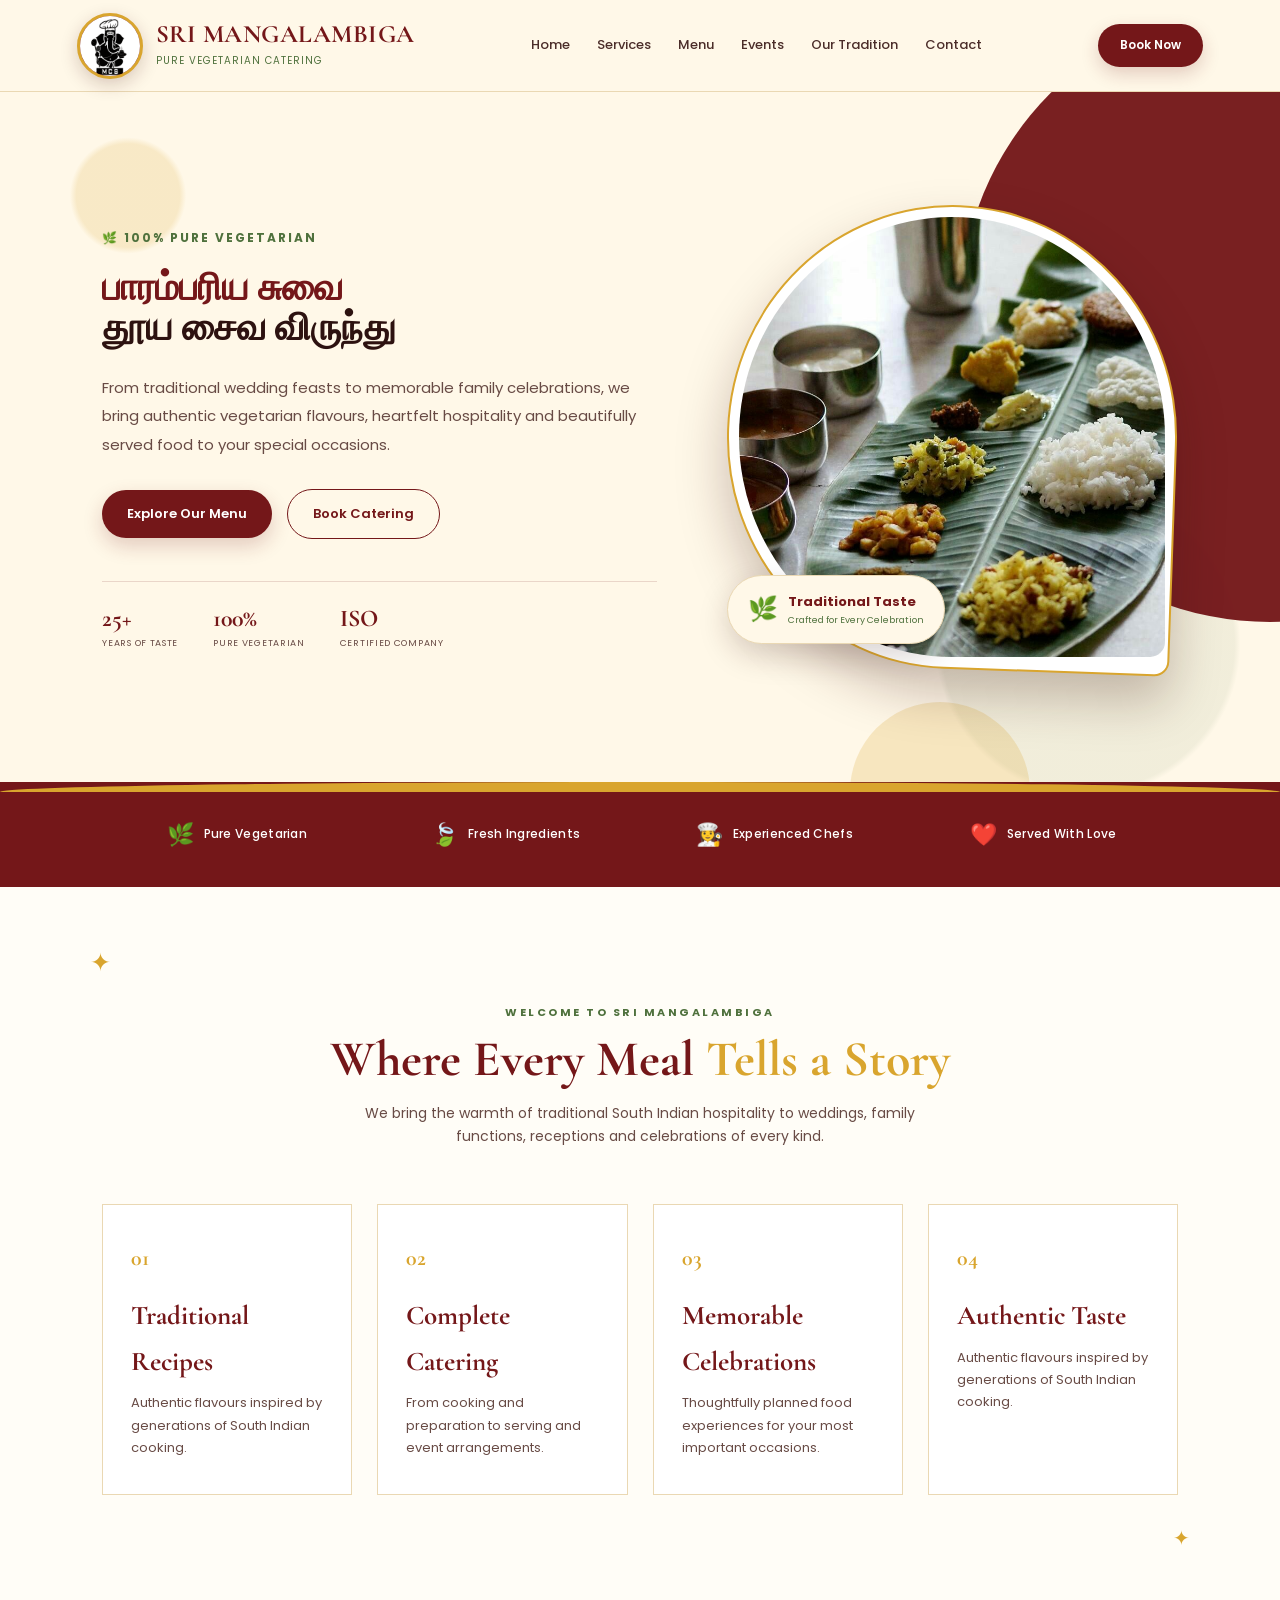
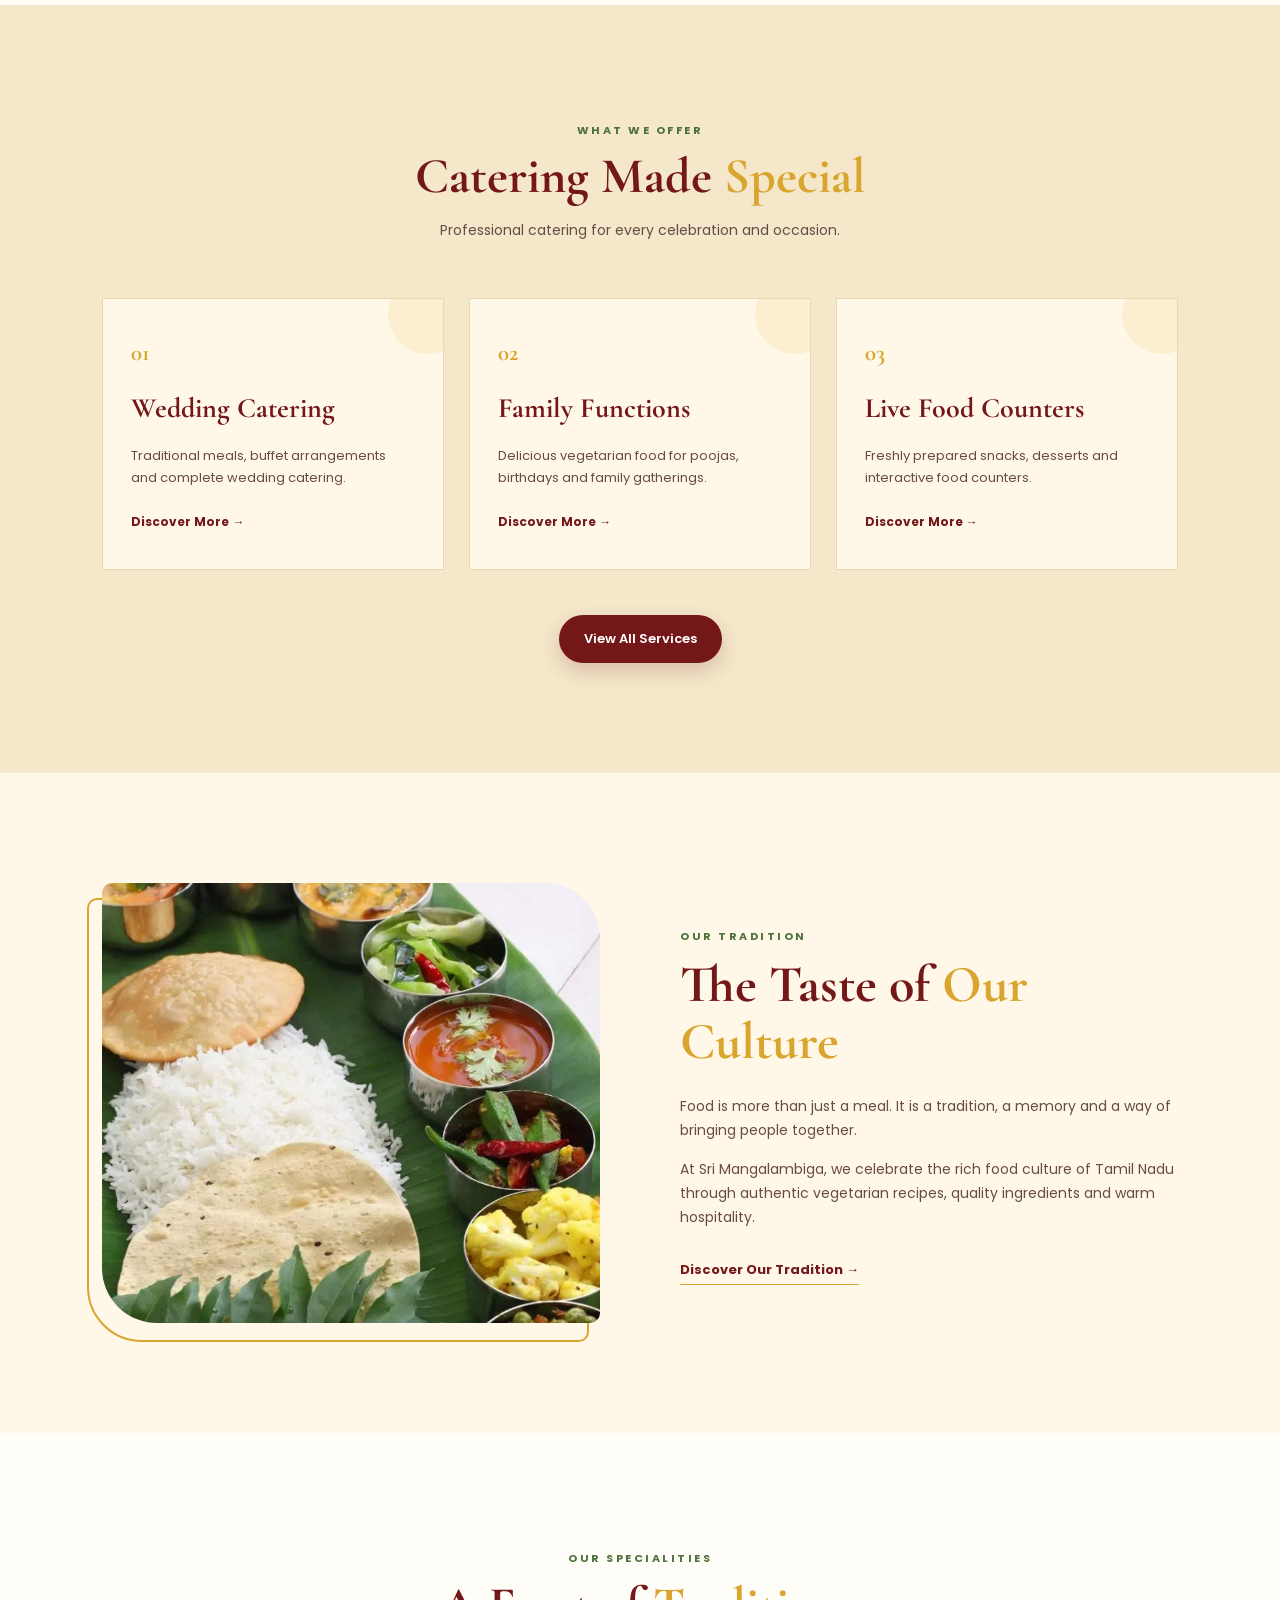
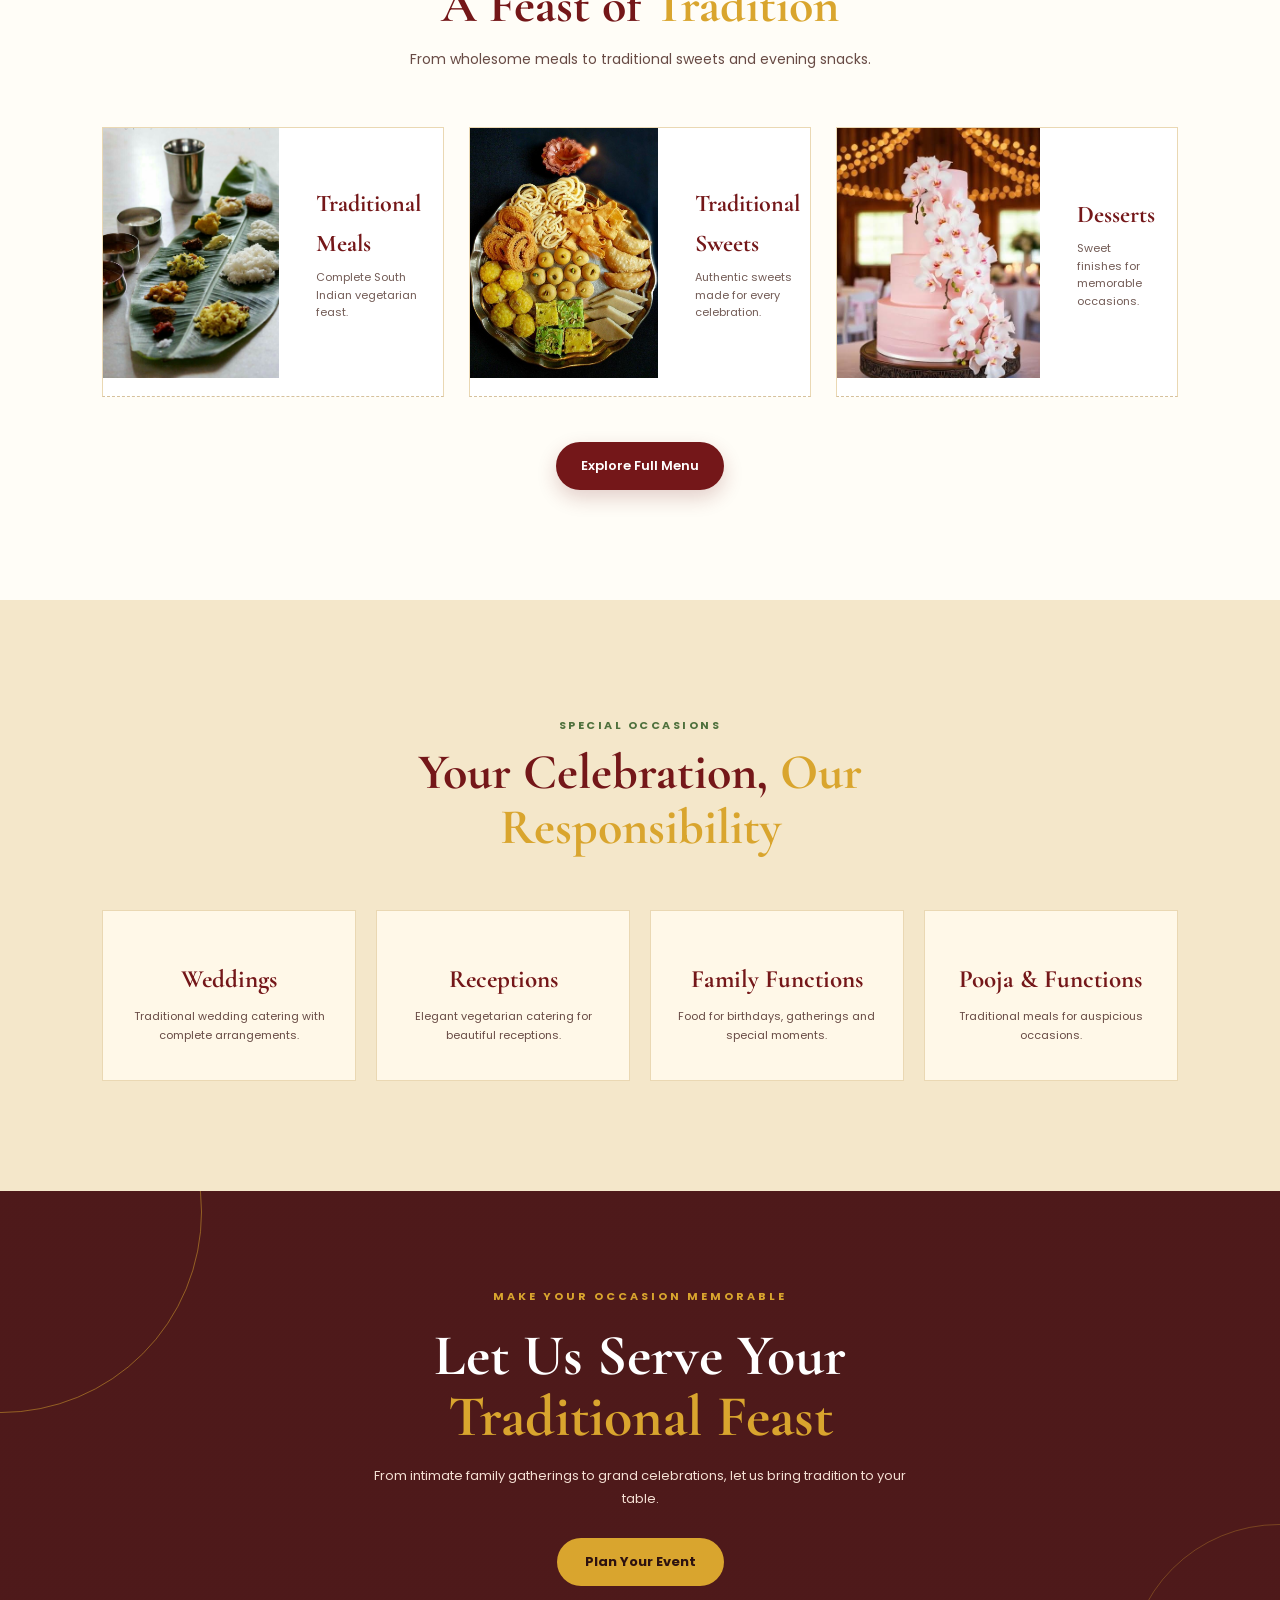
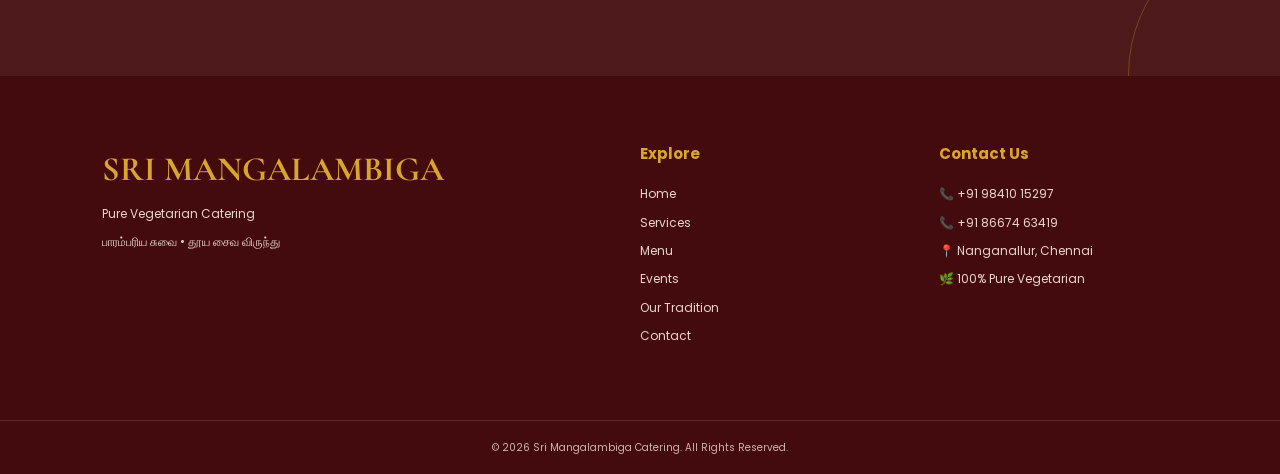
==== index.html @ 4e195919 "Add files via upload" ====
<!DOCTYPE html>
<html lang="en">

<head>
    <meta charset="UTF-8">
    <meta name="viewport" content="width=device-width, initial-scale=1.0">

    <title>Sri Mangalambiga Catering | Traditional Vegetarian Catering</title>

    <link rel="stylesheet" href="style.css">

    <!-- Google Fonts -->
    <link rel="preconnect" href="https://fonts.googleapis.com">
    <link rel="preconnect" href="https://fonts.gstatic.com" crossorigin>

    <link href="https://fonts.googleapis.com/css2?family=Cormorant+Garamond:wght@500;600;700&family=Poppins:wght@400;500;600;700&display=swap"
        rel="stylesheet">
</head>

<body>


    <!-- =================================================
         HEADER
    ================================================== -->

    <header class="header">

        <!-- LOGO -->

        <a href="index.html" class="logo-area">

            <div class="logo-circle">
                <img src="images/mcslogo.jpg"
                    alt="Sri Mangalambiga Catering Logo">
            </div>

            <div class="logo-text">

                <h2>SRI MANGALAMBIGA</h2>

                <p>Pure Vegetarian Catering</p>

            </div>

        </a>


        <!-- NAVIGATION -->

        <nav class="navbar">

            <a href="index.html" class="active">
                Home
            </a>

            <a href="services.html">
                Services
            </a>

            <a href="menu.html">
                Menu
            </a>

            <a href="events.html">
                Events
            </a>

            <a href="tradition.html">
                Our Tradition
            </a>

            <a href="contact.html">
                Contact
            </a>

        </nav>


        <!-- BOOK BUTTON -->

        <a href="contact.html" class="book-btn">
            Book Now
        </a>

    </header>



    <!-- =================================================
         HERO SECTION
    ================================================== -->

    <main>

        <section class="hero">


            <!-- LEFT CONTENT -->

            <div class="hero-content">

                <span class="traditional-tag">
                    🌿 100% PURE VEGETARIAN
                </span>


                <h6 class="content-hero">

                    பாரம்பரிய சுவை
                    <br>

                    <span>
                        தூய சைவ விருந்து
                    </span>

                </h6>


                <p>
                    From traditional wedding feasts to
                    memorable family celebrations, we bring
                    authentic vegetarian flavours, heartfelt
                    hospitality and beautifully served food
                    to your special occasions.
                </p>


                <div class="hero-buttons">

                    <a href="menu.html" class="primary-btn">
                        Explore Our Menu
                    </a>

                    <a href="contact.html" class="secondary-btn">
                        Book Catering
                    </a>

                </div>


                <!-- TRUST DETAILS -->

                <div class="hero-trust">

                    <div>
                        <strong>25+</strong>
                        <span>Years of Taste</span>
                    </div>

                    <div>
                        <strong>100%</strong>
                        <span>Pure Vegetarian</span>
                    </div>

                    <div>
                        <strong>ISO</strong>
                        <span>Certified Company</span>
                    </div>

                </div>

            </div>



            <!-- RIGHT IMAGE -->

            <div class="hero-image">

                <div class="image-frame">

                    <img src="images/banana-leaf.jpg"
                        alt="Traditional South Indian Vegetarian Meal">

                </div>


                <div class="food-badge">

                    <span>🌿</span>

                    <div>

                        <strong>Traditional Taste</strong>

                        <small>
                            Crafted for Every Celebration
                        </small>

                    </div>

                </div>

            </div>

        </section>



        <!-- =================================================
             CULTURE STRIP
        ================================================== -->

        <section class="culture-strip">

            <div>

                <span>🌿</span>

                <p>
                    Pure Vegetarian
                </p>

            </div>


            <div>

                <span>🍃</span>

                <p>
                    Fresh Ingredients
                </p>

            </div>


            <div>

                <span>👩‍🍳</span>

                <p>
                    Experienced Chefs
                </p>

            </div>


            <div>

                <span>❤️</span>

                <p>
                    Served With Love
                </p>

            </div>

        </section>



        <!-- =================================================
             INTRODUCTION
        ================================================== -->

        <section class="intro-section">

            <div class="section-heading">

                <span class="section-label">
                    WELCOME TO SRI MANGALAMBIGA
                </span>

                <h2>

                    Where Every Meal
                    <span>
                        Tells a Story
                    </span>

                </h2>

                <p>

                    We bring the warmth of traditional
                    South Indian hospitality to weddings,
                    family functions, receptions and
                    celebrations of every kind.

                </p>

            </div>


            <div class="intro-content">
                  
                <div class="intro-card" style="--bg: url('images/south-indian-meals.jpg');">
    <span>01</span>
    <h3>Traditional Recipes</h3>
    <p>
        Authentic flavours inspired by
        generations of South Indian cooking.
    </p>
</div>

<div class="intro-card" style="--bg: url('images/buffete.png');">
    <span>02</span>
    <h3>Complete Catering</h3>
    <p>
        From cooking and preparation to
        serving and event arrangements.
    </p>
</div>

<div class="intro-card" style="--bg: url('images/service.png');">
    <span>03</span>
    <h3>Memorable Celebrations</h3>
    <p>
        Thoughtfully planned food experiences
        for your most important occasions.
    </p>
</div>

<div class="intro-card" style="--bg: url('images/banana-leaf.jpg');">
    <span>04</span>
    <h3>Authentic Taste</h3>
    <p>
        Authentic flavours inspired by
        generations of South Indian cooking.
    </p>
</div>


            </div>

        </section>



        <!-- =================================================
             FEATURED SERVICES
        ================================================== -->

        <section class="home-services">

            <div class="section-heading" style="--dg: url=('images/catering.jpg;')">

                <span class="section-label">
                    WHAT WE OFFER
                </span>

                <h2>

                    Catering Made
                    <span>
                        Special
                    </span>

                </h2>

                <p>
                    Professional catering for every
                    celebration and occasion.
                </p>

            </div>


            <div class="service-preview">


                <div class="service-preview-card">

                    <div class="service-number">
                        01
                    </div>

                    <h3>
                        Wedding Catering
                    </h3>

                    <p>
                        Traditional meals, buffet
                        arrangements and complete
                        wedding catering.
                    </p>

                    <a href="services.html">
                        Discover More →
                    </a>

                </div>


                <div class="service-preview-card">

                    <div class="service-number">
                        02
                    </div>

                    <h3>
                        Family Functions
                    </h3>

                    <p>
                        Delicious vegetarian food
                        for poojas, birthdays and
                        family gatherings.
                    </p>

                    <a href="services.html">
                        Discover More →
                    </a>

                </div>


                <div class="service-preview-card">

                    <div class="service-number">
                        03
                    </div>

                    <h3>
                        Live Food Counters
                    </h3>

                    <p>
                        Freshly prepared snacks,
                        desserts and interactive
                        food counters.
                    </p>

                    <a href="services.html">
                        Discover More →
                    </a>

                </div>

                

            </div>


            <div class="center-button">

                <a href="services.html" class="primary-btn">
                    View All Services
                </a>

            </div>

        </section>



        <!-- =================================================
             TRADITION PREVIEW
        ================================================== -->

        <section class="tradition-preview">

            <div class="tradition-image">

                <img src="images/south-indian-meals.jpg"
                    alt="Traditional South Indian Food">

            </div>


            <div class="tradition-content">

                <span class="section-label">
                    OUR TRADITION
                </span>

                <h2>

                    The Taste of
                    <span>
                        Our Culture
                    </span>

                </h2>

                <p>
                    Food is more than just a meal.
                    It is a tradition, a memory and
                    a way of bringing people together.
                </p>

                <p>
                    At Sri Mangalambiga, we celebrate
                    the rich food culture of Tamil Nadu
                    through authentic vegetarian recipes,
                    quality ingredients and warm hospitality.
                </p>


                <a href="tradition.html" class="text-btn">
                    Discover Our Tradition →
                </a>

            </div>

        </section>



        <!-- =================================================
             MENU PREVIEW
        ================================================== -->

        <section class="menu-preview">

            <div class="section-heading">

                <span class="section-label">
                    OUR SPECIALITIES
                </span>

                <h2>

                    A Feast of
                    <span>
                        Tradition
                    </span>

                </h2>

                <p>
                    From wholesome meals to traditional
                    sweets and evening snacks.
                </p>

            </div>


            <div class="menu-preview-grid">


                <div class="menu-item">

                    <img src="images/banana-leaf.jpg"
                        alt="Traditional Meals">

                    <div>

                        <h3>
                            Traditional Meals
                        </h3>

                        <p>
                            Complete South Indian
                            vegetarian feast.
                        </p>

                    </div>

                </div>


                <div class="menu-item">

                    <img src="images/snacks.jpg"
                        alt="Traditional Sweets">

                    <div>

                        <h3>
                            Traditional Sweets
                        </h3>

                        <p>
                            Authentic sweets made
                            for every celebration.
                        </p>

                    </div>

                </div>


                <div class="menu-item">

                    <img src="images/images.jpg"
                        alt="Desserts">

                    <div>

                        <h3>
                            Desserts
                        </h3>

                        <p>
                            Sweet finishes for
                            memorable occasions.
                        </p>

                    </div>

                </div>

            </div>


            <div class="center-button">

                <a href="menu.html" class="primary-btn">
                    Explore Full Menu
                </a>

            </div>

        </section>



        <!-- =================================================
             EVENTS
        ================================================== -->

        <section class="events-preview">

            <div class="section-heading">

                <span class="section-label">
                    SPECIAL OCCASIONS
                </span>

                <h2>

                    Your Celebration,
                    <span>
                        Our Responsibility
                    </span>

                </h2>

            </div>


            <div class="event-preview-grid">

                <a href="events.html" class="event-box">

                    <span></span>

                    <h3>
                        Weddings
                    </h3>

                    <p>
                        Traditional wedding catering
                        with complete arrangements.
                    </p>

                </a>


                <a href="events.html" class="event-box">

                    <span></span>

                    <h3>
                        Receptions
                    </h3>

                    <p>
                        Elegant vegetarian catering
                        for beautiful receptions.
                    </p>

                </a>


                <a href="events.html" class="event-box">

                    <span></span>

                    <h3>
                        Family Functions
                    </h3>

                    <p>
                        Food for birthdays, gatherings
                        and special moments.
                    </p>

                </a>


                <a href="events.html" class="event-box">

                    <span></span>

                    <h3>
                        Pooja & Functions
                    </h3>

                    <p>
                        Traditional meals for
                        auspicious occasions.
                    </p>

                </a>

            </div>

        </section>



        <!-- =================================================
             FINAL CTA
        ================================================== -->

        <section class="cta">

            <div class="cta-content">

                <span>
                    MAKE YOUR OCCASION MEMORABLE
                </span>

                <h2>

                    Let Us Serve Your
                    <br>

                    <strong>
                        Traditional Feast
                    </strong>

                </h2>

                <p>
                    From intimate family gatherings
                    to grand celebrations, let us
                    bring tradition to your table.
                </p>

                <a href="contact.html" class="cta-btn">
                    Plan Your Event
                </a>

            </div>

        </section>

    </main>



    <!-- =================================================
         FOOTER
    ================================================== -->

    <footer class="footer">

        <div class="footer-content">


            <div class="footer-brand">

                <h2>
                  SRI MANGALAMBIGA
                </h2>

                <p>
                    Pure Vegetarian Catering
                </p>

                <p>
                    பாரம்பரிய சுவை • தூய சைவ விருந்து
                </p>

            </div>


            <div class="footer-links">

                <h3>
                    Explore
                </h3>

                <a href="index.html">
                    Home
                </a>

                <a href="services.html">
                    Services
                </a>

                <a href="menu.html">
                    Menu
                </a>

                <a href="events.html">
                    Events
                </a>

                <a href="tradition.html">
                    Our Tradition
                </a>

                <a href="contact.html">
                    Contact
                </a>

            </div>


            <div class="footer-contact">

                <h3>
                    Contact Us
                </h3>

                <p>
                    📞 +91 98410 15297
                </p>

                <p>
                    📞 +91 86674 63419
                </p>

                <p>
                    📍 Nanganallur, Chennai
                </p>

                <p>
                    🌿 100% Pure Vegetarian
                </p>

            </div>

        </div>


        <div class="copyright">

            © 2026 Sri Mangalambiga Catering.
            All Rights Reserved.

        </div>

    </footer>



    <script src="script.js"></script>

</body>

</html>
---- style.css ----
/* =====================================================
   SRI MANGALAMBIGA CATERING
   PREMIUM TRADITIONAL WEBSITE
===================================================== */


/* =====================================================
   RESET
===================================================== */

* {
    margin: 0;
    padding: 0;
    box-sizing: border-box;
}

html {
    scroll-behavior: smooth;
}

body {
    font-family: "Poppins", sans-serif;
    color: #351412;
    background: #fffaf0;
    line-height: 1.7;
}

a {
    text-decoration: none;
    color: inherit;
}

img {
    width: 100%;
    display: block;
}


/* =====================================================
   COLOUR SYSTEM
===================================================== */

:root {
    --maroon: #741719;
    --dark-maroon: #430b0d;
    --deep-red: #8d1d1f;

    --gold: #d9a52e;
    --light-gold: #efd58a;

    --cream: #fff8e8;
    --soft-cream: #fffdf7;
    --beige: #f4e7ca;

    --green: #4f713d;
    --dark: #2d1210;

    --text: #684b45;
    --border: #ead8b3;
}


/* =====================================================
   HEADER
===================================================== */

.header {
    width: 100%;
    min-height: 92px;

    padding: 10px 6%;

    display: flex;
    align-items: center;
    justify-content: space-between;

    gap: 25px;

    background: rgba(255, 248, 232, 0.97);

    border-bottom: 1px solid var(--border);

    position: sticky;
    top: 0;

    z-index: 1000;

    backdrop-filter: blur(10px);
}


/* =====================================================
   LOGO
===================================================== */

.logo-area {
    display: flex;
    align-items: center;

    gap: 13px;

    flex-shrink: 0;
}

.logo-circle {
    width: 66px;
    height: 66px;

    border-radius: 50%;

    background: var(--maroon);

    border: 3px solid var(--gold);

    overflow: hidden;

    display: flex;
    align-items: center;
    justify-content: center;

    box-shadow:
        0 6px 18px rgba(70, 15, 10, 0.2);
}

.logo-circle img {
    width: 100%;
    height: 100%;

    object-fit: cover;
}

.logo-text h2 {
    font-family: "Cormorant Garamond", serif;

    font-size: 25px;

    line-height: 1;

    color: var(--maroon);

    letter-spacing: 0.5px;
}

.logo-text p {
    margin-top: 5px;

    font-size: 10px;

    color: var(--green);

    letter-spacing: 1px;

    text-transform: uppercase;
}


/* =====================================================
   NAVIGATION
===================================================== */

.navbar {
    display: flex;
    align-items: center;

    gap: 27px;
}

.navbar a {
    position: relative;

    padding: 8px 0;

    color: #4b2d29;

    font-size: 13px;

    font-weight: 500;

    transition: 0.3s;
}

.navbar a::after {
    content: "";

    position: absolute;

    width: 0;
    height: 2px;

    left: 50%;
    bottom: 0;

    background: var(--gold);

    transition: 0.3s;

    transform: translateX(-50%);
}

.navbar a:hover,
.navbar a.active {
    color: var(--maroon);
}

.navbar a:hover::after,
.navbar a.active::after {
    width: 100%;
}


/* =====================================================
   BOOK BUTTON
===================================================== */

.book-btn {
    padding: 11px 22px;

    background: var(--maroon);

    color: white;

    border-radius: 30px;

    font-size: 12px;

    font-weight: 600;

    box-shadow:
        0 7px 18px rgba(116, 23, 25, 0.2);

    transition: 0.3s;
}

.book-btn:hover {
    background: var(--dark-maroon);

    transform: translateY(-2px);
}


/* =====================================================
   HERO
===================================================== */

.hero {
    min-height: 690px;

    padding: 85px 8%;

    display: flex;
    align-items: center;
    justify-content: space-between;

    gap: 70px;

    position: relative;

    overflow: hidden;

    background:
        radial-gradient(
            circle at 10% 15%,
            rgba(217, 165, 46, 0.18) 0 4%,
            transparent 4.5%
        ),
        radial-gradient(
            circle at 85% 80%,
            rgba(79, 113, 61, 0.08) 0 12%,
            transparent 12.5%
        ),
        var(--cream);
}


/* Decorative right shape */

.hero::before {
    content: "";

    position: absolute;

    width: 620px;
    height: 620px;

    border-radius: 50%;

    background: var(--maroon);

    right: -300px;
    top: -90px;

    opacity: 0.96;
}

.hero::after {
    content: "";

    position: absolute;

    width: 180px;
    height: 180px;

    border-radius: 50%;

    background: var(--gold);

    right: 250px;
    bottom: -100px;

    opacity: 0.22;
}


/* =====================================================
   HERO CONTENT
===================================================== */

.hero-content {
    width: 53%;

    position: relative;

    z-index: 2;
}

.traditional-tag {
    display: inline-block;

    margin-bottom: 20px;

    color: var(--green);

    font-size: 12px;

    font-weight: 700;

    letter-spacing: 2px;
}


/* Main Tamil heading */

.content-hero {
    font-family: "Cormorant Garamond", serif;

    font-size: clamp(20px, 3vw, 45px);

    line-height: 1.05;

    color: var(--maroon);

    margin-bottom: 25px;

    font-weight: 700;
}

.content-hero span {
    color: var(--dark);
}


/* Hero paragraph */

.hero-content > p {
    max-width: 590px;

    color: var(--text);

    font-size: 15px;

    line-height: 1.9;

    margin-bottom: 30px;
}


/* =====================================================
   HERO BUTTONS
===================================================== */

.hero-buttons {
    display: flex;

    align-items: center;

    gap: 15px;

    flex-wrap: wrap;
}

.primary-btn,
.secondary-btn {
    display: inline-block;

    padding: 13px 25px;

    border-radius: 30px;

    font-size: 13px;

    font-weight: 600;

    transition: 0.3s;
}

.primary-btn {
    background: var(--maroon);

    color: white;

    box-shadow:
        0 8px 20px rgba(116, 23, 25, 0.2);
}

.primary-btn:hover {
    background: var(--dark-maroon);

    transform: translateY(-3px);
}

.secondary-btn {
    border: 1px solid var(--maroon);

    color: var(--maroon);

    background: transparent;
}

.secondary-btn:hover {
    background: var(--maroon);

    color: white;

    transform: translateY(-3px);
}


/* =====================================================
   HERO TRUST
===================================================== */

.hero-trust {
    display: flex;

    gap: 35px;

    margin-top: 42px;

    padding-top: 25px;

    border-top: 1px solid rgba(116, 23, 25, 0.15);
}

.hero-trust div {
    display: flex;

    flex-direction: column;
}

.hero-trust strong {
    font-family: "Cormorant Garamond", serif;

    color: var(--maroon);

    font-size: 24px;

    line-height: 1;
}

.hero-trust span {
    margin-top: 5px;

    color: var(--text);

    font-size: 9px;

    text-transform: uppercase;

    letter-spacing: 0.7px;
}


/* =====================================================
   HERO IMAGE
===================================================== */

.hero-image {
    width: 43%;

    position: relative;

    z-index: 2;
}

.image-frame {
    width: min(470px, 100%);

    margin-left: auto;

    padding: 10px;

    background: white;

    border: 2px solid var(--gold);

    border-radius: 50% 50% 15px 50%;

    transform: rotate(2deg);

    box-shadow:
        0 25px 50px rgba(55, 15, 10, 0.25);
}

.image-frame img {
    height: 440px;

    object-fit: cover;

    border-radius: 50% 50% 15px 50%;

    transform: rotate(-2deg);
}


/* =====================================================
   FOOD BADGE
===================================================== */

.food-badge {
    position: absolute;

    left: 0;

    bottom: 25px;

    padding: 13px 20px;

    display: flex;
    align-items: center;

    gap: 10px;

    background: var(--cream);

    border: 1px solid var(--border);

    border-radius: 40px;

    box-shadow:
        0 12px 30px rgba(50, 15, 10, 0.18);
}

.food-badge span {
    font-size: 24px;
}

.food-badge strong {
    display: block;

    color: var(--maroon);

    font-size: 13px;
}

.food-badge small {
    display: block;

    color: var(--green);

    font-size: 9px;
}


/* =====================================================
   CULTURE STRIP
===================================================== */

.culture-strip {
    min-height: 105px;

    padding: 20px 8%;

    display: grid;

    grid-template-columns: repeat(4, 1fr);

    align-items: center;

    background: var(--maroon);

    color: white;

    position: relative;
}

.culture-strip::before {
    content: "";

    position: absolute;

    width: 100%;
    height: 20px;

    top: -10px;
    left: 0;

    background: var(--gold);

    clip-path: ellipse(50% 50% at 50% 100%);
}

.culture-strip div {
    display: flex;

    align-items: center;

    justify-content: center;

    gap: 10px;
}

.culture-strip span {
    font-size: 22px;
}

.culture-strip p {
    font-size: 12px;

    font-weight: 500;

    letter-spacing: 0.3px;
}


/* =====================================================
   COMMON SECTION
===================================================== */

section {
    width: 100%;
}

.section-heading {
    max-width: 720px;

    margin: 0 auto 55px;

    text-align: center;
}

.section-label {
    display: inline-block;

    margin-bottom: 10px;

    color: var(--green);

    font-size: 11px;

    font-weight: 700;

    letter-spacing: 2.5px;
}

.section-heading h2 {
    font-family: "Cormorant Garamond", serif;

    color: var(--maroon);

    font-size: 50px;

    line-height: 1.1;
}

.section-heading h2 span {
    color: var(--gold);
}

.section-heading p {
    max-width: 600px;

    margin: 15px auto 0;

    color: var(--text);

    font-size: 14px;
}


/* =====================================================
   INTRO SECTION
===================================================== */

.intro-section {
    padding: 110px 8%;

    background: var(--soft-cream);

    position: relative;
}

.intro-section::before {
    content: "✦";

    position: absolute;

    top: 55px;
    left: 7%;

    color: var(--gold);

    font-size: 25px;
}

.intro-section::after {
    content: "✦";

    position: absolute;

    right: 7%;
    bottom: 50px;

    color: var(--gold);

    font-size: 20px;
}

.intro-content {
    max-width: 1100px;

    margin: auto;

    display: grid;

    grid-template-columns: repeat(4, 1fr);

    gap: 25px;
}

.intro-card {
    padding: 35px 28px;

    background: white;

    border: 1px solid var(--border);

    position: relative;

    transition: 0.35s;
}

.intro-card:hover {
    transform: translateY(-8px);

    border-color: var(--gold);

    box-shadow:
        0 18px 35px rgba(70, 20, 10, 0.1);
}

.intro-card > span {
    color: var(--gold);

    font-family: "Cormorant Garamond", serif;

    font-size: 22px;

    font-weight: 700;
}

.intro-card h3 {
    margin: 15px 0 8px;

    color: var(--maroon);

    font-family: "Cormorant Garamond", serif;

    font-size: 27px;
}

.intro-card p {
    color: var(--text);

    font-size: 13px;
}
.intro-card {
    position: relative;
    overflow: hidden;
    z-index: 1;
    transition: 0.4s ease;
}

/* Background image */
.intro-card::before {
    content: "";
    position: absolute;
    inset: 0;

    background-image: var(--bg);
    background-size: cover;
    background-position: center;

    opacity: 0;
    transform: scale(1.08);

    transition: 
        opacity 0.5s ease,
        transform 0.6s ease;

    z-index: -2;
}

/* Light fade overlay */
.intro-card::after {
    content: "";
    position: absolute;
    inset: 0;

    background: rgba(255, 255, 255, 0.72);

    opacity: 1;
    transition: opacity 1s ease;

    z-index: -1;
}

/* Hover */
.intro-card:hover::before {
    opacity: 0.95;
    transform: scale(1);
}

.intro-card:hover::after {
    opacity: 1;
}

/* Content stays above image */
.intro-card span,
.intro-card h3,
.intro-card p {
    position: relative;
    z-index: 2;
    transition: 0.4s ease;
}

.intro-card:hover h3,
.intro-card:hover p,
.intro-card:hover span {
    color: #3b2a20;
}

/* =====================================================
   HOME SERVICES
===================================================== */

.home-services {
    padding: 110px 8%;

    background: var(--beige);
}

.service-preview {
    max-width: 1100px;

    margin: auto;

    display: grid;

    grid-template-columns: repeat(3, 1fr);

    gap: 25px;
}

.service-preview-card {
    padding: 35px 28px;

    background: var(--cream);

    border: 1px solid var(--border);

    position: relative;

    overflow: hidden;

    transition: 0.35s;
}

.service-preview-card::before {
    content: "";

    position: absolute;

    width: 80px;
    height: 80px;

    border-radius: 50%;

    background: rgba(217, 165, 46, 0.12);

    right: -25px;
    top: -25px;
}

.service-preview-card:hover {
    transform: translateY(-8px);

    box-shadow:
        0 20px 35px rgba(70, 20, 10, 0.12);
}

.service-number {
    color: var(--gold);

    font-family: "Cormorant Garamond", serif;

    font-size: 23px;

    font-weight: 700;
}

.service-preview-card h3 {
    margin: 12px 0;

    color: var(--maroon);

    font-family: "Cormorant Garamond", serif;

    font-size: 28px;
}

.service-preview-card p {
    color: var(--text);

    font-size: 13px;

    margin-bottom: 18px;
}

.service-preview-card a {
    color: var(--maroon);

    font-size: 12px;

    font-weight: 700;
}

.center-button {
    text-align: center;

    margin-top: 45px;
}


/* =====================================================
   TRADITION PREVIEW
===================================================== */

.tradition-preview {
    padding: 110px 8%;

    display: flex;

    align-items: center;

    gap: 80px;

    background: var(--cream);
}

.tradition-image {
    width: 50%;

    position: relative;
}

.tradition-image::before {
    content: "";

    position: absolute;

    width: 100%;
    height: 100%;

    left: -15px;
    top: 15px;

    border: 2px solid var(--gold);

    border-radius: 10px 55px 10px 55px;
}

.tradition-image img {
    height: 440px;

    object-fit: cover;

    border-radius: 10px 55px 10px 55px;

    position: relative;

    z-index: 2;
}

.tradition-content {
    width: 50%;
}

.tradition-content h2 {
    font-family: "Cormorant Garamond", serif;

    color: var(--maroon);

    font-size: 52px;

    line-height: 1.1;

    margin-bottom: 25px;
}

.tradition-content h2 span {
    color: var(--gold);
}

.tradition-content p {
    color: var(--text);

    font-size: 14px;

    margin-bottom: 15px;
}

.text-btn {
    display: inline-block;

    margin-top: 15px;

    color: var(--maroon);

    font-size: 13px;

    font-weight: 700;

    border-bottom: 1px solid var(--gold);

    padding-bottom: 3px;
}


/* =====================================================
   MENU PREVIEW
===================================================== */

.menu-preview {
    padding: 110px 8%;

    background: var(--soft-cream);
}

.menu-preview-grid {
    max-width: 1100px;

    margin: auto;

    display: grid;

    grid-template-columns: repeat(3, 1fr);

    gap: 25px;
}

.menu-item {
    background: white;

    overflow: hidden;

    border: 1px solid var(--border);

    transition: 0.35s;
}

.menu-item:hover {
    transform: translateY(-8px);

    box-shadow:
        0 18px 35px rgba(70, 20, 10, 0.13);
}

.menu-item img {
    height: 250px;

    object-fit: cover;
}

.menu-item div {
    padding: 22px;
}

.menu-item h3 {
    color: var(--maroon);

    font-family: "Cormorant Garamond", serif;

    font-size: 27px;

    margin-bottom: 5px;
}

.menu-item p {
    color: var(--text);

    font-size: 12px;
}


/* =====================================================
   EVENTS PREVIEW
===================================================== */

.events-preview {
    padding: 110px 8%;

    background: var(--beige);
}

.event-preview-grid {
    max-width: 1100px;

    margin: auto;

    display: grid;

    grid-template-columns: repeat(4, 1fr);

    gap: 20px;
}

.event-box {
    padding: 35px 20px;

    text-align: center;

    background: var(--cream);

    border: 1px solid var(--border);

    transition: 0.35s;
}

.event-box:hover {
    background: var(--maroon);

    color: white;

    transform: translateY(-7px);
}

.event-box span {
    display: block;

    font-size: 35px;

    margin-bottom: 12px;
}

.event-box h3 {
    font-family: "Cormorant Garamond", serif;

    color: var(--maroon);

    font-size: 25px;

    margin-bottom: 7px;
}

.event-box:hover h3 {
    color: var(--gold);
}

.event-box p {
    color: var(--text);

    font-size: 11px;
}

.event-box:hover p {
    color: #f6e9d9;
}


/* =====================================================
   CTA
===================================================== */

.cta {
    min-height: 470px;

    padding: 90px 8%;

    display: flex;

    justify-content: center;
    align-items: center;

    text-align: center;

    color: white;

    background:
        linear-gradient(
            rgba(67, 11, 13, 0.94),
            rgba(67, 11, 13, 0.94)
        ),
        url("images/traditional-food.jpg")
        center / cover;

    position: relative;

    overflow: hidden;
}

.cta::before {
    content: "";

    position: absolute;

    width: 400px;
    height: 400px;

    border: 1px solid rgba(217, 165, 46, 0.5);

    border-radius: 50%;

    left: -200px;
    top: -180px;
}

.cta::after {
    content: "";

    position: absolute;

    width: 300px;
    height: 300px;

    border: 1px solid rgba(217, 165, 46, 0.3);

    border-radius: 50%;

    right: -150px;
    bottom: -150px;
}

.cta-content {
    max-width: 700px;

    position: relative;

    z-index: 2;
}

.cta-content > span {
    color: var(--gold);

    font-size: 11px;

    font-weight: 700;

    letter-spacing: 3px;
}

.cta h2 {
    font-family: "Cormorant Garamond", serif;

    font-size: 58px;

    line-height: 1.05;

    margin: 18px 0;
}

.cta h2 strong {
    color: var(--gold);
}

.cta p {
    max-width: 550px;

    margin: 0 auto 28px;

    color: #f4dfd3;

    font-size: 13px;
}

.cta-btn {
    display: inline-block;

    padding: 13px 28px;

    background: var(--gold);

    color: var(--dark);

    border-radius: 30px;

    font-size: 13px;

    font-weight: 700;

    transition: 0.3s;
}

.cta-btn:hover {
    background: white;

    transform: translateY(-3px);
}


/* =====================================================
   FOOTER
===================================================== */

.footer {
    background: var(--dark-maroon);

    color: white;
}

.footer-content {
    padding: 65px 8%;

    display: grid;

    grid-template-columns: 2fr 1fr 1fr;

    gap: 60px;
}

.footer h2 {
    color: var(--gold);

    font-family: "Cormorant Garamond", serif;

    font-size: 34px;

    margin-bottom: 5px;
}

.footer h3 {
    color: var(--gold);

    font-size: 15px;

    margin-bottom: 18px;
}

.footer p,
.footer a {
    color: #e8d5cb;

    font-size: 12px;
}

.footer p {
    margin-bottom: 8px;
}

.footer a {
    display: block;

    margin-bottom: 8px;

    transition: 0.3s;
}

.footer a:hover {
    color: var(--gold);

    transform: translateX(3px);
}

.copyright {
    padding: 18px;

    text-align: center;

    border-top: 1px solid rgba(255,255,255,0.12);

    color: #cdb5aa;

    font-size: 10px;
}


/* =====================================================
   RESPONSIVE - TABLET
===================================================== */

@media (max-width: 1000px) {

    .navbar {
        gap: 15px;
    }

    .navbar a {
        font-size: 12px;
    }

    .hero {
        gap: 35px;
    }

    .hero-content {
        width: 52%;
    }

    .hero-image {
        width: 43%;
    }

    .hero-trust {
        gap: 20px;
    }

    .intro-content,
    .service-preview,
    .menu-preview-grid {
        grid-template-columns: repeat(2, 1fr);
    }

    .event-preview-grid {
        grid-template-columns: repeat(2, 1fr);
    }

}


/* =====================================================
   MOBILE
===================================================== */

@media (max-width: 800px) {

    .header {
        flex-wrap: wrap;

        justify-content: center;

        padding: 12px 5%;
    }

    .logo-area {
        width: 100%;

        justify-content: center;
    }

    .navbar {
        width: 100%;

        justify-content: center;

        flex-wrap: wrap;

        order: 3;
    }

    .book-btn {
        display: none;
    }


    /* HERO */

    .hero {
        flex-direction: column;

        text-align: center;

        padding: 75px 6%;
    }

    .hero-content,
    .hero-image {
        width: 100%;
    }

    .hero-content {
        display: flex;

        flex-direction: column;

        align-items: center;
    }

    .hero-buttons {
        justify-content: center;
    }

    .hero-trust {
        justify-content: center;

        width: 100%;
    }

    .hero-image {
        max-width: 500px;
    }


    /* TRADITION */

    .tradition-preview {
        flex-direction: column;

        gap: 55px;

        padding: 80px 6%;
    }

    .tradition-image,
    .tradition-content {
        width: 100%;
    }

    .tradition-content {
        text-align: center;
    }


    /* FOOTER */

    .footer-content {
        grid-template-columns: 1fr 1fr;

        padding: 55px 6%;
    }

}


/* =====================================================
   SMALL MOBILE
===================================================== */

@media (max-width: 550px) {

    .header {
        padding: 10px 4%;
    }

    .logo-text h2 {
        font-size: 21px;
    }

    .logo-text p {
        font-size: 8px;
    }

    .logo-circle {
        width: 58px;
        height: 58px;
    }

    .navbar {
        gap: 12px;
    }

    .navbar a {
        font-size: 11px;
    }


    /* HERO */

    .hero {
        padding: 60px 5%;
    }

    .content-hero {
        font-size: 46px;
    }

    .hero-content > p {
        font-size: 13px;
    }

    .hero-trust {
        gap: 15px;
    }

    .hero-trust strong {
        font-size: 20px;
    }

    .hero-trust span {
        font-size: 7px;
    }

    .image-frame img {
        height: 320px;
    }

    .food-badge {
        left: 0;
        bottom: 15px;

        padding: 10px 14px;
    }


    /* CULTURE */

    .culture-strip {
        grid-template-columns: repeat(2, 1fr);

        gap: 20px;

        padding: 30px 5%;
    }

    .culture-strip div {
        flex-direction: column;

        gap: 2px;
    }


    /* SECTIONS */

    .intro-section,
    .home-services,
    .tradition-preview,
    .menu-preview,
    .events-preview {
        padding: 75px 5%;
    }

    .section-heading h2,
    .tradition-content h2 {
        font-size: 40px;
    }


    /* GRIDS */

    .intro-content,
    .service-preview,
    .menu-preview-grid,
    .event-preview-grid {
        grid-template-columns: 1fr;
    }


    /* TRADITION */

    .tradition-image img {
        height: 320px;
    }


    /* CTA */

    .cta {
        min-height: 420px;

        padding: 70px 5%;
    }

    .cta h2 {
        font-size: 43px;
    }


    /* FOOTER */

    .footer-content {
        grid-template-columns: 1fr;

        gap: 35px;

        padding: 50px 7%;
    }

}
/* =====================================================
   INNER PAGE HERO
===================================================== */

.page-hero {
    min-height: 390px;

    padding: 90px 8%;

    display: flex;

    align-items: center;
    justify-content: center;

    text-align: center;

    background:
        linear-gradient(
            rgba(67, 11, 13, 0.92),
            rgba(67, 11, 13, 0.92)
        ),
        url("images/banana-leaf.jpg")
        center / cover;

    position: relative;
}

.page-hero::before {
    content: "";

    position: absolute;

    width: 180px;
    height: 180px;

    border: 1px solid rgba(217, 165, 46, 0.5);

    border-radius: 50%;

    left: -80px;
    top: -70px;
}

.page-hero-content {
    max-width: 800px;

    position: relative;

    z-index: 2;
}

.page-hero h1 {
    font-family: "Cormorant Garamond", serif;

    color: white;

    font-size: clamp(48px, 6vw, 70px);

    line-height: 1.05;

    margin-bottom: 18px;
}

.page-hero h1 span {
    color: var(--gold);
}

.page-hero p {
    max-width: 650px;

    margin: auto;

    color: #f4dfd3;

    font-size: 14px;
}


/* =====================================================
   SERVICES PAGE
===================================================== */

.services-intro {
    padding: 110px 8%;

    background: var(--soft-cream);
}

.service-large-grid {
    max-width: 1150px;

    margin: auto;

    display: grid;

    grid-template-columns: repeat(3, 1fr);

    gap: 25px;
}

.service-large-card {
    padding: 35px 28px;

    background: white;

    border: 1px solid var(--border);

    position: relative;

    transition: 0.35s;
}

.service-large-card:hover {
    transform: translateY(-8px);

    border-color: var(--gold);

    box-shadow:
        0 20px 40px rgba(70, 20, 10, 0.12);
}

.service-large-number {
    position: absolute;

    top: 20px;
    right: 22px;

    color: var(--light-gold);

    font-family: "Cormorant Garamond", serif;

    font-size: 28px;

    font-weight: 700;
}

.service-large-icon {
    width: 65px;
    height: 65px;

    margin-bottom: 20px;

    display: flex;
    align-items: center;
    justify-content: center;

    border-radius: 50%;

    background: #f7e5bb;

    font-size: 28px;
}

.service-large-card h3 {
    color: var(--maroon);

    font-family: "Cormorant Garamond", serif;

    font-size: 29px;

    margin-bottom: 8px;
}

.service-large-card > p {
    color: var(--text);

    font-size: 12px;

    margin-bottom: 18px;
}

.service-large-card ul {
    list-style: none;

    border-top: 1px solid var(--border);

    padding-top: 15px;
}

.service-large-card li {
    color: #684b45;

    font-size: 11px;

    margin-bottom: 7px;

    position: relative;

    padding-left: 17px;
}

.service-large-card li::before {
    content: "✦";

    position: absolute;

    left: 0;

    color: var(--gold);
}


/* =====================================================
   SERVICE EXPERIENCE
===================================================== */

.service-experience {
    padding: 110px 8%;

    display: flex;

    align-items: center;

    gap: 75px;

    background: var(--beige);
}

.service-experience-image {
    width: 50%;
}

.service-experience-image img {
    height: 430px;

    object-fit: cover;

    border-radius: 10px 60px 10px 60px;

    border: 8px solid white;

    box-shadow:
        0 20px 40px rgba(70, 20, 10, 0.15);
}

.service-experience-content {
    width: 50%;
}

.service-experience-content h2 {
    color: var(--maroon);

    font-family: "Cormorant Garamond", serif;

    font-size: 52px;

    line-height: 1.05;

    margin-bottom: 22px;
}

.service-experience-content h2 span {
    color: var(--gold);
}

.service-experience-content > p {
    color: var(--text);

    font-size: 14px;

    margin-bottom: 30px;
}

.experience-points {
    display: grid;

    grid-template-columns: 1fr 1fr;

    gap: 15px;
}

.experience-points div {
    padding: 15px;

    background: var(--cream);

    border-left: 3px solid var(--gold);

    display: flex;

    flex-direction: column;
}

.experience-points strong {
    color: var(--gold);

    font-family: "Cormorant Garamond", serif;

    font-size: 20px;
}

.experience-points span {
    color: var(--maroon);

    font-size: 11px;

    font-weight: 600;
}


/* =====================================================
   SERVICES PAGE RESPONSIVE
===================================================== */

@media (max-width: 1000px) {

    .service-large-grid {
        grid-template-columns: repeat(2, 1fr);
    }

}

@media (max-width: 800px) {

    .service-experience {
        flex-direction: column;

        gap: 50px;

        padding: 80px 6%;
    }

    .service-experience-image,
    .service-experience-content {
        width: 100%;
    }

    .service-experience-content {
        text-align: center;
    }

}

@media (max-width: 550px) {

    .page-hero {
        min-height: 330px;

        padding: 70px 5%;
    }

    .page-hero h1 {
        font-size: 45px;
    }

    .services-intro {
        padding: 75px 5%;
    }

    .service-large-grid {
        grid-template-columns: 1fr;
    }

    .service-experience {
        padding: 70px 5%;
    }

    .service-experience-image img {
        height: 320px;
    }

    .service-experience-content h2 {
        font-size: 40px;
    }

    .experience-points {
        grid-template-columns: 1fr;
    }

}
/* =====================================================
   MENU PAGE
===================================================== */

.menu-page-hero {
    background:
        linear-gradient(
            rgba(67, 11, 13, 0.90),
            rgba(67, 11, 13, 0.90)
        ),
        url("images/banana-leaf.jpg")
        center / cover;
}


/* MENU INTRO */

.menu-intro {
    padding: 90px 8% 45px;

    background: var(--cream);
}


/* CATEGORY NAV */

.menu-category-nav {
    max-width: 850px;

    margin: 35px auto 0;

    display: flex;

    justify-content: center;

    flex-wrap: wrap;

    gap: 12px;
}

.menu-category-nav a {
    padding: 10px 20px;

    border: 1px solid #d9c59e;

    border-radius: 30px;

    color: var(--maroon);

    font-size: 12px;

    font-weight: 600;

    transition: 0.3s;
}

.menu-category-nav a:hover {
    background: var(--maroon);

    color: white;

    border-color: var(--maroon);
}


/* MENU CATEGORY */

.menu-category {
    padding: 75px 12%;

    background: var(--light-cream);
}

.menu-category.alternate {
    background: #f7ead0;
}

.menu-category-title {
    max-width: 900px;

    margin: 0 auto 35px;

    display: flex;

    align-items: center;

    gap: 20px;
}

.menu-category-title > span {
    font-family: "Cormorant Garamond", serif;

    font-size: 42px;

    color: var(--gold);

    font-weight: 700;
}

.menu-category-title small {
    color: var(--green);

    font-size: 10px;

    letter-spacing: 2px;

    font-weight: 700;
}

.menu-category-title h2 {
    color: var(--maroon);

    font-family: "Cormorant Garamond", serif;

    font-size: 42px;

    line-height: 1;
}

.menu-category-title h2 strong {
    color: var(--gold);
}


/* MENU ITEMS */

.menu-items {
    max-width: 900px;

    margin: auto;

    display: grid;

    grid-template-columns: 1fr 1fr;

    column-gap: 55px;

    row-gap: 25px;
}

.menu-item {
    display: flex;

    align-items: center;

    gap: 15px;

    padding-bottom: 18px;

    border-bottom: 1px dashed #d6c19c;
}

.menu-item > div {
    flex: 1;
}

.menu-item h3 {
    color: var(--maroon);

    font-family: "Cormorant Garamond", serif;

    font-size: 24px;

    margin-bottom: 4px;
}

.menu-item p {
    color: #725b55;

    font-size: 11px;

    line-height: 1.6;
}

.menu-dot {
    width: 8px;
    height: 8px;

    min-width: 8px;

    border-radius: 50%;

    background: var(--gold);
}


/* MENU NOTE */

.menu-note {
    padding: 90px 8%;

    background: var(--maroon);

    text-align: center;

    color: white;
}

.menu-note > div {
    max-width: 650px;

    margin: auto;
}

.menu-note h2 {
    font-family: "Cormorant Garamond", serif;

    font-size: 50px;

    line-height: 1.05;

    margin-bottom: 18px;
}

.menu-note h2 span {
    color: var(--gold);
}

.menu-note p {
    max-width: 600px;

    margin: 0 auto 25px;

    color: #ead9d1;

    font-size: 13px;
}


/* MENU RESPONSIVE */

@media (max-width: 800px) {

    .menu-category {
        padding: 65px 7%;
    }

    .menu-items {
        grid-template-columns: 1fr;

        gap: 22px;
    }

    .menu-category-title {
        justify-content: center;

        text-align: center;
    }

}

@media (max-width: 550px) {

    .menu-intro {
        padding: 70px 5% 35px;
    }

    .menu-category-nav a {
        padding: 8px 14px;

        font-size: 11px;
    }

    .menu-category-title > span {
        font-size: 32px;
    }

    .menu-category-title h2 {
        font-size: 34px;
    }

    .menu-item h3 {
        font-size: 22px;
    }

    .menu-note {
        padding: 70px 5%;
    }

    .menu-note h2 {
        font-size: 40px;
    }

}/* =====================================================
   EVENTS PAGE
===================================================== */

.events-page-hero {
    background:
        linear-gradient(
            rgba(67, 11, 13, 0.90),
            rgba(67, 11, 13, 0.90)
        ),
        url("images/banana-leaf.jpg")
        center / cover;
}


/* =========================
   EVENTS INTRO
========================= */

.events-intro {
    padding: 90px 8% 50px;

    background: var(--cream);
}


/* =========================
   EVENT SHOWCASE
========================= */

.event-showcase {
    padding: 40px 8% 110px;

    background: var(--cream);
}

.event-feature {
    max-width: 1150px;

    margin: 0 auto 100px;

    display: flex;

    align-items: center;

    gap: 70px;
}

.event-feature.reverse {
    flex-direction: row-reverse;
}


/* EVENT IMAGE */

.event-feature-image {
    width: 50%;

    position: relative;
}

.event-feature-image img {
    height: 430px;

    object-fit: cover;

    border-radius: 10px 65px 10px 65px;

    border: 8px solid white;

    box-shadow:
        0 20px 45px rgba(70, 20, 10, 0.16);
}

.event-number {
    position: absolute;

    bottom: 20px;
    right: 20px;

    width: 65px;
    height: 65px;

    border-radius: 50%;

    background: var(--maroon);

    color: var(--gold);

    display: flex;

    align-items: center;
    justify-content: center;

    font-family: "Cormorant Garamond", serif;

    font-size: 24px;

    font-weight: 700;

    border: 3px solid var(--gold);
}


/* EVENT CONTENT */

.event-feature-content {
    width: 50%;
}

.event-feature-content h2 {
    font-family: "Cormorant Garamond", serif;

    color: var(--maroon);

    font-size: 52px;

    line-height: 1;

    margin-bottom: 20px;
}

.event-feature-content h2 span {
    color: var(--gold);
}

.event-feature-content > p {
    color: #654c46;

    font-size: 14px;

    line-height: 1.8;

    margin-bottom: 25px;
}


/* EVENT SERVICE POINTS */

.event-services {
    display: grid;

    grid-template-columns: 1fr 1fr;

    gap: 12px;

    margin-bottom: 25px;
}

.event-services div {
    padding: 10px 12px;

    background: #fffdf7;

    border: 1px solid #ead7b3;

    color: #654c46;

    font-size: 11px;
}

.event-services strong {
    color: var(--gold);

    margin-right: 5px;
}


/* =========================
   EVENT TYPES
========================= */

.event-types {
    padding: 100px 8%;

    background: #f7ead0;
}

.event-type-grid {
    max-width: 1100px;

    margin: auto;

    display: grid;

    grid-template-columns: repeat(4, 1fr);

    gap: 22px;
}

.event-type-card {
    padding: 32px 20px;

    background: white;

    text-align: center;

    border: 1px solid #ead7b3;

    border-radius: 10px;

    transition: 0.3s;
}

.event-type-card:hover {
    transform: translateY(-7px);

    border-color: var(--gold);

    box-shadow:
        0 15px 30px rgba(70, 20, 10, 0.12);
}

.event-type-card span {
    display: block;

    font-size: 35px;

    margin-bottom: 15px;
}

.event-type-card h3 {
    font-family: "Cormorant Garamond", serif;

    color: var(--maroon);

    font-size: 26px;

    margin-bottom: 7px;
}

.event-type-card p {
    color: #725b55;

    font-size: 11px;
}


/* =========================
   EVENTS RESPONSIVE
========================= */

@media (max-width: 900px) {

    .event-feature,
    .event-feature.reverse {
        flex-direction: column;

        gap: 45px;
    }

    .event-feature-image,
    .event-feature-content {
        width: 100%;
    }

    .event-feature-content {
        text-align: center;
    }

    .event-type-grid {
        grid-template-columns: repeat(2, 1fr);
    }

}


@media (max-width: 550px) {

    .events-intro {
        padding: 70px 5% 35px;
    }

    .event-showcase {
        padding: 30px 5% 70px;
    }

    .event-feature {
        margin-bottom: 70px;
    }

    .event-feature-image img {
        height: 320px;
    }

    .event-feature-content h2 {
        font-size: 40px;
    }

    .event-services {
        grid-template-columns: 1fr;
    }

    .event-types {
        padding: 70px 5%;
    }

    .event-type-grid {
        grid-template-columns: 1fr;
    }

}
/* =====================================================
   TRADITION PAGE
===================================================== */

.tradition-page-hero {
    background:
        linear-gradient(
            rgba(67, 11, 13, 0.88),
            rgba(67, 11, 13, 0.88)
        ),
        url("images/banana-leaf.jpg")
        center / cover;
}


/* =====================================================
   HERITAGE INTRO
===================================================== */

.heritage-section {
    padding: 110px 8%;

    display: flex;

    align-items: center;

    gap: 80px;

    background: var(--cream);
}

.heritage-image {
    width: 48%;

    position: relative;
}

.heritage-image img {
    height: 500px;

    object-fit: cover;

    border-radius: 15px 70px 15px 70px;

    border: 8px solid white;

    box-shadow:
        0 20px 45px rgba(70, 20, 10, 0.15);
}

.heritage-badge {
    position: absolute;

    right: -25px;
    bottom: 30px;

    background: var(--maroon);

    color: white;

    padding: 16px 22px;

    border-radius: 10px;

    border: 2px solid var(--gold);

    box-shadow:
        0 10px 25px rgba(60, 15, 10, 0.2);
}

.heritage-badge span {
    font-size: 24px;

    margin-right: 8px;
}

.heritage-badge strong {
    color: var(--gold);

    font-family: "Cormorant Garamond", serif;

    font-size: 20px;
}

.heritage-badge small {
    display: block;

    margin-left: 35px;

    color: #ead9d1;

    font-size: 10px;
}

.heritage-content {
    width: 48%;
}

.heritage-content h2 {
    font-family: "Cormorant Garamond", serif;

    color: var(--maroon);

    font-size: 55px;

    line-height: 1;

    margin-bottom: 25px;
}

.heritage-content h2 span {
    color: var(--gold);
}

.heritage-content p {
    color: #654c46;

    font-size: 14px;

    line-height: 1.8;

    margin-bottom: 15px;
}


/* =====================================================
   TRADITION VALUES
===================================================== */

.tradition-values {
    padding: 100px 8%;

    background: #f7ead0;
}

.tradition-grid {
    max-width: 1100px;

    margin: auto;

    display: grid;

    grid-template-columns: repeat(4, 1fr);

    gap: 25px;
}

.tradition-card {
    padding: 35px 22px;

    text-align: center;

    background: white;

    border: 1px solid #ead7b3;

    border-radius: 12px;

    transition: 0.3s;
}

.tradition-card:hover {
    transform: translateY(-8px);

    border-color: var(--gold);

    box-shadow:
        0 15px 30px rgba(70, 20, 10, 0.12);
}

.tradition-icon {
    width: 70px;
    height: 70px;

    margin: 0 auto 18px;

    border-radius: 50%;

    background: #f7e2b3;

    display: flex;

    align-items: center;
    justify-content: center;

    font-size: 30px;
}

.tradition-card h3 {
    color: var(--maroon);

    font-family: "Cormorant Garamond", serif;

    font-size: 27px;

    margin-bottom: 8px;
}

.tradition-card p {
    color: #725b55;

    font-size: 12px;

    line-height: 1.7;
}


/* =====================================================
   BANANA LEAF EXPERIENCE
===================================================== */

.banana-leaf-section {
    padding: 110px 8%;

    display: flex;

    align-items: center;

    gap: 80px;

    background: var(--cream);
}

.banana-leaf-content {
    width: 48%;
}

.banana-leaf-content h2 {
    font-family: "Cormorant Garamond", serif;

    color: var(--maroon);

    font-size: 55px;

    line-height: 1;

    margin-bottom: 25px;
}

.banana-leaf-content h2 span {
    color: var(--gold);
}

.banana-leaf-content > p {
    color: #654c46;

    font-size: 14px;

    line-height: 1.8;

    margin-bottom: 15px;
}

.banana-leaf-image {
    width: 48%;

    position: relative;
}

.banana-leaf-image::before {
    content: "";

    position: absolute;

    width: 100%;
    height: 100%;

    border: 2px solid var(--gold);

    left: -15px;
    top: 15px;

    border-radius: 10px 60px 10px 60px;
}

.banana-leaf-image img {
    height: 450px;

    object-fit: cover;

    border-radius: 10px 60px 10px 60px;

    position: relative;

    z-index: 1;
}


/* LEAF POINTS */

.leaf-points {
    margin-top: 30px;
}

.leaf-points div {
    display: flex;

    align-items: center;

    gap: 15px;

    margin-bottom: 15px;
}

.leaf-points span {
    width: 38px;
    height: 38px;

    border-radius: 50%;

    background: var(--maroon);

    color: var(--gold);

    display: flex;

    align-items: center;
    justify-content: center;

    font-family: "Cormorant Garamond", serif;

    font-weight: 700;

    font-size: 15px;
}

.leaf-points p {
    color: #654c46;

    font-size: 13px;
}


/* =====================================================
   FOOD HERITAGE
===================================================== */

.food-heritage {
    padding: 100px 8%;

    background: #f7ead0;
}

.heritage-food-grid {
    max-width: 1100px;

    margin: auto;

    display: grid;

    grid-template-columns: repeat(3, 1fr);

    gap: 25px;
}

.heritage-food-card {
    background: white;

    border-radius: 12px;

    overflow: hidden;

    box-shadow:
        0 10px 25px rgba(70, 20, 10, 0.08);

    transition: 0.3s;
}

.heritage-food-card:hover {
    transform: translateY(-7px);
}

.heritage-food-card img {
    height: 230px;

    object-fit: cover;
}

.heritage-food-card div {
    padding: 22px;
}

.heritage-food-card h3 {
    color: var(--maroon);

    font-family: "Cormorant Garamond", serif;

    font-size: 27px;

    margin-bottom: 7px;
}

.heritage-food-card p {
    color: #725b55;

    font-size: 12px;

    line-height: 1.7;
}


/* =====================================================
   TRADITION QUOTE
===================================================== */

.tradition-quote {
    min-height: 380px;

    padding: 80px 8%;

    background: var(--maroon);

    color: white;

    display: flex;

    align-items: center;
    justify-content: center;

    text-align: center;

    position: relative;

    overflow: hidden;
}

.tradition-quote::before,
.tradition-quote::after {
    content: "";

    position: absolute;

    width: 250px;
    height: 250px;

    border: 1px solid rgba(226, 167, 45, 0.35);

    border-radius: 50%;
}

.tradition-quote::before {
    left: -120px;
    top: -120px;
}

.tradition-quote::after {
    right: -120px;
    bottom: -120px;
}

.quote-content {
    max-width: 850px;

    position: relative;

    z-index: 2;
}

.quote-content > span {
    font-size: 35px;
}

.quote-content h2 {
    font-family: "Cormorant Garamond", serif;

    font-size: 48px;

    line-height: 1.2;

    margin: 15px 0;
}

.quote-content h2 strong {
    color: var(--gold);
}

.quote-content p {
    color: #ead9d1;

    font-size: 12px;

    letter-spacing: 2px;
}


/* =====================================================
   TRADITION RESPONSIVE
===================================================== */

@media (max-width: 900px) {

    .heritage-section,
    .banana-leaf-section {
        flex-direction: column;

        gap: 50px;
    }

    .heritage-image,
    .heritage-content,
    .banana-leaf-content,
    .banana-leaf-image {
        width: 100%;
    }

    .heritage-content,
    .banana-leaf-content {
        text-align: center;
    }

    .tradition-grid {
        grid-template-columns: repeat(2, 1fr);
    }

    .heritage-food-grid {
        grid-template-columns: 1fr 1fr;
    }

}


@media (max-width: 550px) {

    .heritage-section,
    .banana-leaf-section {
        padding: 70px 5%;
    }

    .heritage-image img,
    .banana-leaf-image img {
        height: 320px;
    }

    .heritage-content h2,
    .banana-leaf-content h2 {
        font-size: 42px;
    }

    .heritage-badge {
        right: 10px;
    }

    .tradition-values,
    .food-heritage {
        padding: 70px 5%;
    }

    .tradition-grid,
    .heritage-food-grid {
        grid-template-columns: 1fr;
    }

    .tradition-quote {
        padding: 70px 5%;
    }

    .quote-content h2 {
        font-size: 36px;
    }

}
/* =====================================================
   CONTACT PAGE
===================================================== */

.contact-page-hero {

    background:
        linear-gradient(
            rgba(67, 11, 13, 0.90),
            rgba(67, 11, 13, 0.90)
        ),
        url("images/banana-leaf.jpg")
        center / cover;

}


/* =====================================================
   CONTACT MAIN
===================================================== */

.contact-main {

    padding: 110px 8%;

    display: grid;

    grid-template-columns: 0.9fr 1.1fr;

    gap: 70px;

    align-items: start;

    background: var(--cream);

}


/* =====================================================
   CONTACT INTRO
===================================================== */

.contact-intro {

    padding-top: 15px;

}

.contact-intro h2 {

    font-family: "Cormorant Garamond", serif;

    color: var(--maroon);

    font-size: 52px;

    line-height: 1;

    margin-bottom: 25px;

}

.contact-intro h2 span {

    color: var(--gold);

}

.contact-intro > p {

    color: #654c46;

    font-size: 14px;

    line-height: 1.8;

    margin-bottom: 35px;

}


/* =====================================================
   CONTACT DETAILS
===================================================== */

.contact-details {

    display: flex;

    flex-direction: column;

    gap: 18px;

}

.contact-detail {

    display: flex;

    align-items: flex-start;

    gap: 15px;

    padding: 16px;

    background: #fffdf8;

    border: 1px solid #ead7b3;

    border-radius: 10px;

    transition: 0.3s;

}

.contact-detail:hover {

    transform: translateX(5px);

    border-color: var(--gold);

}

.contact-detail-icon {

    width: 45px;

    height: 45px;

    flex-shrink: 0;

    border-radius: 50%;

    background: #f7e2b3;

    display: flex;

    align-items: center;

    justify-content: center;

    font-size: 20px;

}

.contact-detail h3 {

    color: var(--maroon);

    font-family: "Cormorant Garamond", serif;

    font-size: 21px;

    margin-bottom: 3px;

}

.contact-detail p {

    color: #725b55;

    font-size: 12px;

    margin-bottom: 2px;

}


/* =====================================================
   ENQUIRY FORM
===================================================== */

.enquiry-wrapper {

    background: white;

    padding: 40px;

    border-radius: 15px;

    box-shadow:
        0 18px 45px rgba(70, 20, 10, 0.12);

    border: 1px solid #ead7b3;

}

.enquiry-heading {

    margin-bottom: 28px;

}

.enquiry-heading h2 {

    font-family: "Cormorant Garamond", serif;

    color: var(--maroon);

    font-size: 42px;

    line-height: 1;

    margin-bottom: 8px;

}

.enquiry-heading h2 span {

    color: var(--gold);

}

.enquiry-heading p {

    color: #725b55;

    font-size: 12px;

}


/* =====================================================
   FORM
===================================================== */

.professional-form {

    display: flex;

    flex-direction: column;

    gap: 5px;

}

.form-group {

    margin-bottom: 13px;

}

.form-group label {

    display: block;

    color: var(--maroon);

    font-size: 12px;

    font-weight: 600;

    margin-bottom: 7px;

}

.form-group input,
.form-group select,
.form-group textarea {

    width: 100%;

    padding: 13px 14px;

    border: 1px solid #e2d1ad;

    border-radius: 7px;

    background: #fffdf8;

    color: var(--dark);

    font-family: "Poppins", sans-serif;

    font-size: 12px;

    outline: none;

    transition: 0.3s;

}

.form-group input:focus,
.form-group select:focus,
.form-group textarea:focus {

    border-color: var(--gold);

    box-shadow:
        0 0 0 3px rgba(226, 167, 45, 0.10);

}

.form-group textarea {

    resize: vertical;

    min-height: 120px;

}

.form-row {

    display: grid;

    grid-template-columns: 1fr 1fr;

    gap: 15px;

}

.form-submit {

    width: 100%;

    border: none;

    cursor: pointer;

    font-family: "Poppins", sans-serif;

    margin-top: 5px;

}

.form-note {

    text-align: center;

    color: #8a7069;

    font-size: 10px;

    margin-top: 12px;

}


/* =====================================================
   CONTACT BENEFITS
===================================================== */

.contact-benefits {

    padding: 100px 8%;

    background: #f7ead0;

}

.benefit-grid {

    max-width: 1100px;

    margin: auto;

    display: grid;

    grid-template-columns: repeat(4, 1fr);

    gap: 22px;

}

.benefit-card {

    background: white;

    text-align: center;

    padding: 32px 20px;

    border: 1px solid #ead7b3;

    border-radius: 12px;

    transition: 0.3s;

}

.benefit-card:hover {

    transform: translateY(-7px);

    border-color: var(--gold);

    box-shadow:
        0 15px 30px rgba(70, 20, 10, 0.12);

}

.benefit-card > span {

    display: block;

    font-size: 32px;

    margin-bottom: 12px;

}

.benefit-card h3 {

    color: var(--maroon);

    font-family: "Cormorant Garamond", serif;

    font-size: 25px;

    margin-bottom: 7px;

}

.benefit-card p {

    color: #725b55;

    font-size: 11px;

    line-height: 1.7;

}


/* =====================================================
   CONTACT CTA
===================================================== */

.contact-cta {

    padding: 85px 8%;

    background: var(--maroon);

    color: white;

    text-align: center;

}

.contact-cta-content {

    max-width: 700px;

    margin: auto;

}

.contact-cta-content > span {

    color: var(--gold);

    font-size: 11px;

    letter-spacing: 2px;

    font-weight: 700;

}

.contact-cta-content h2 {

    font-family: "Cormorant Garamond", serif;

    font-size: 50px;

    line-height: 1.1;

    margin: 15px 0;

}

.contact-cta-content h2 strong {

    color: var(--gold);

}

.contact-cta-content p {

    color: #ead9d1;

    font-size: 13px;

    margin-bottom: 25px;

}

.contact-actions {

    display: flex;

    justify-content: center;

    gap: 12px;

    flex-wrap: wrap;

}

.outline-cta-btn {

    display: inline-block;

    padding: 13px 27px;

    border-radius: 30px;

    border: 2px solid var(--gold);

    color: var(--gold);

    font-size: 13px;

    font-weight: 700;

    transition: 0.3s;

}

.outline-cta-btn:hover {

    background: var(--gold);

    color: var(--dark);

}


/* =====================================================
   CONTACT RESPONSIVE
===================================================== */

@media (max-width: 900px) {

    .contact-main {

        grid-template-columns: 1fr;

        gap: 50px;

    }

    .benefit-grid {

        grid-template-columns: repeat(2, 1fr);

    }

}


@media (max-width: 550px) {

    .contact-main {

        padding: 70px 5%;

    }

    .contact-intro h2 {

        font-size: 42px;

    }

    .enquiry-wrapper {

        padding: 25px 20px;

    }

    .enquiry-heading h2 {

        font-size: 36px;

    }

    .form-row {

        grid-template-columns: 1fr;

        gap: 0;

    }

    .contact-benefits {

        padding: 70px 5%;

    }

    .benefit-grid {

        grid-template-columns: 1fr;

    }

    .contact-cta {

        padding: 70px 5%;

    }

    .contact-cta-content h2 {

        font-size: 40px;

    }

}
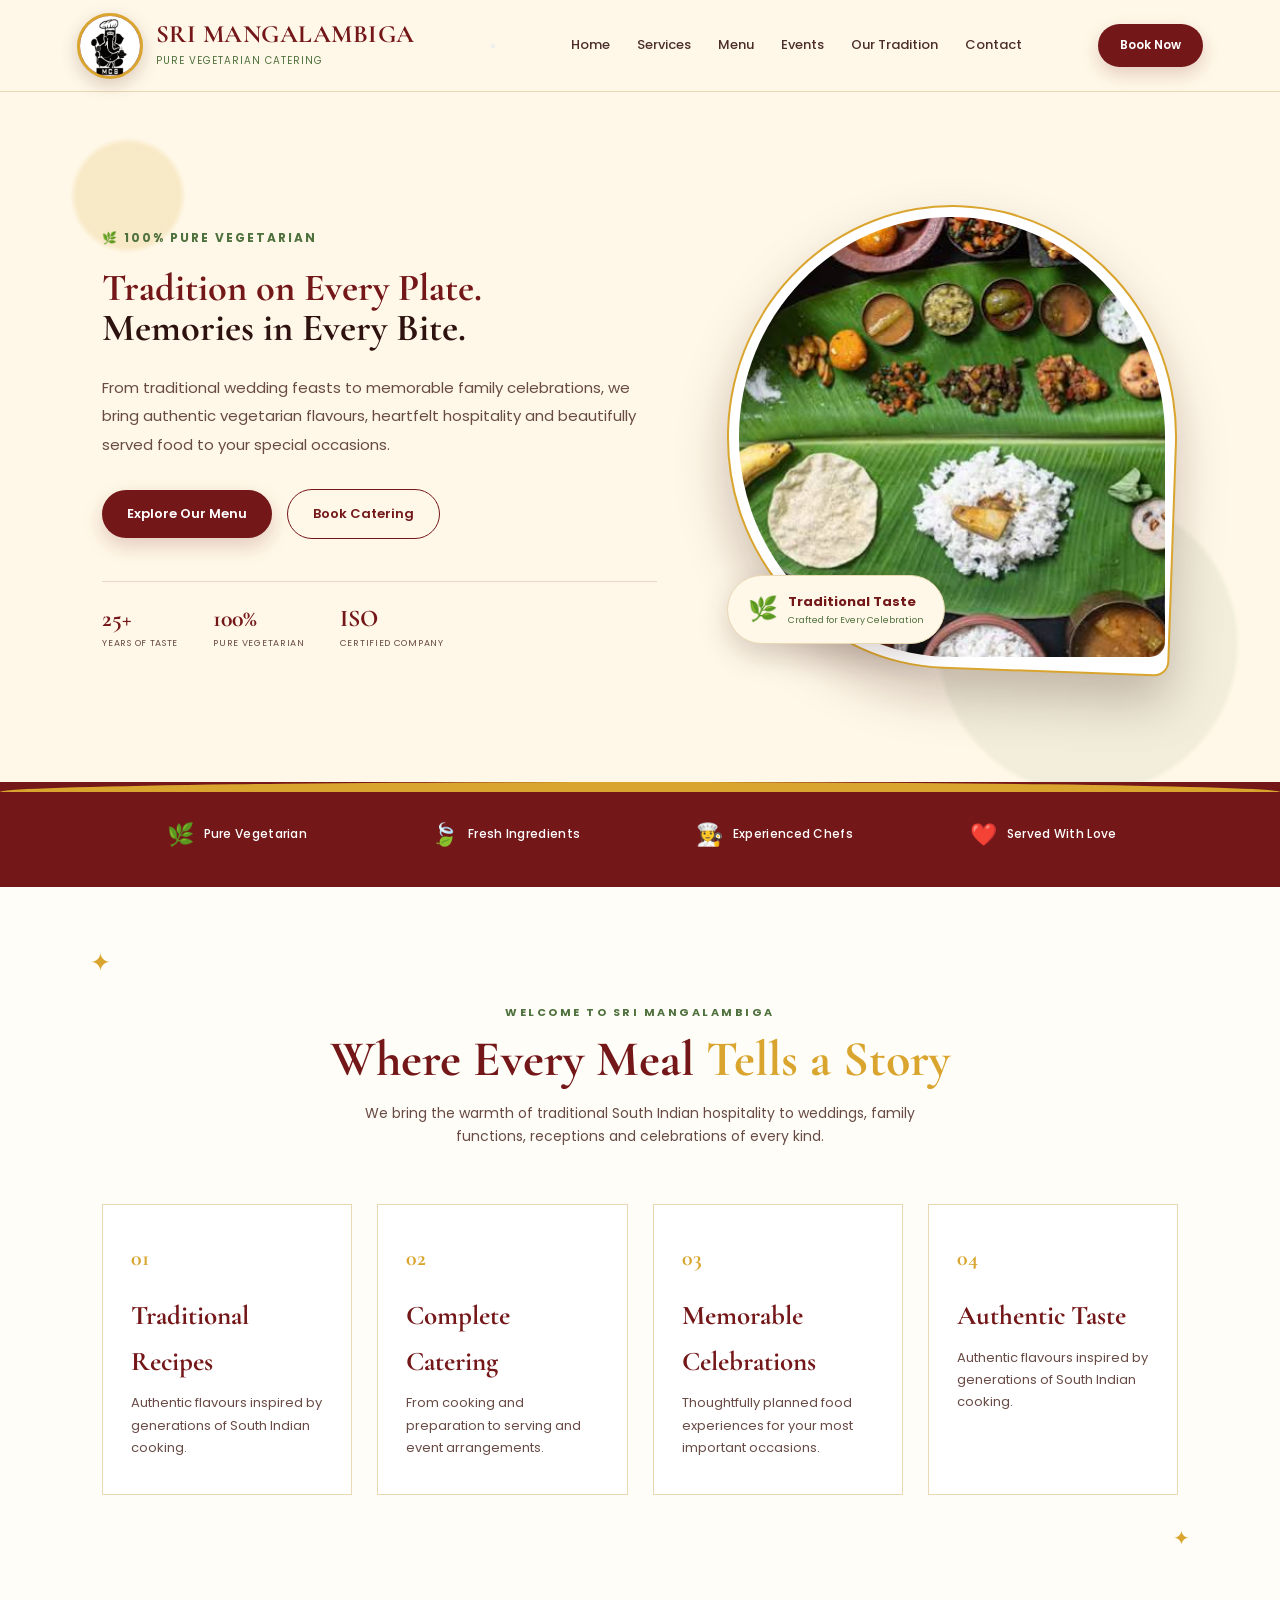
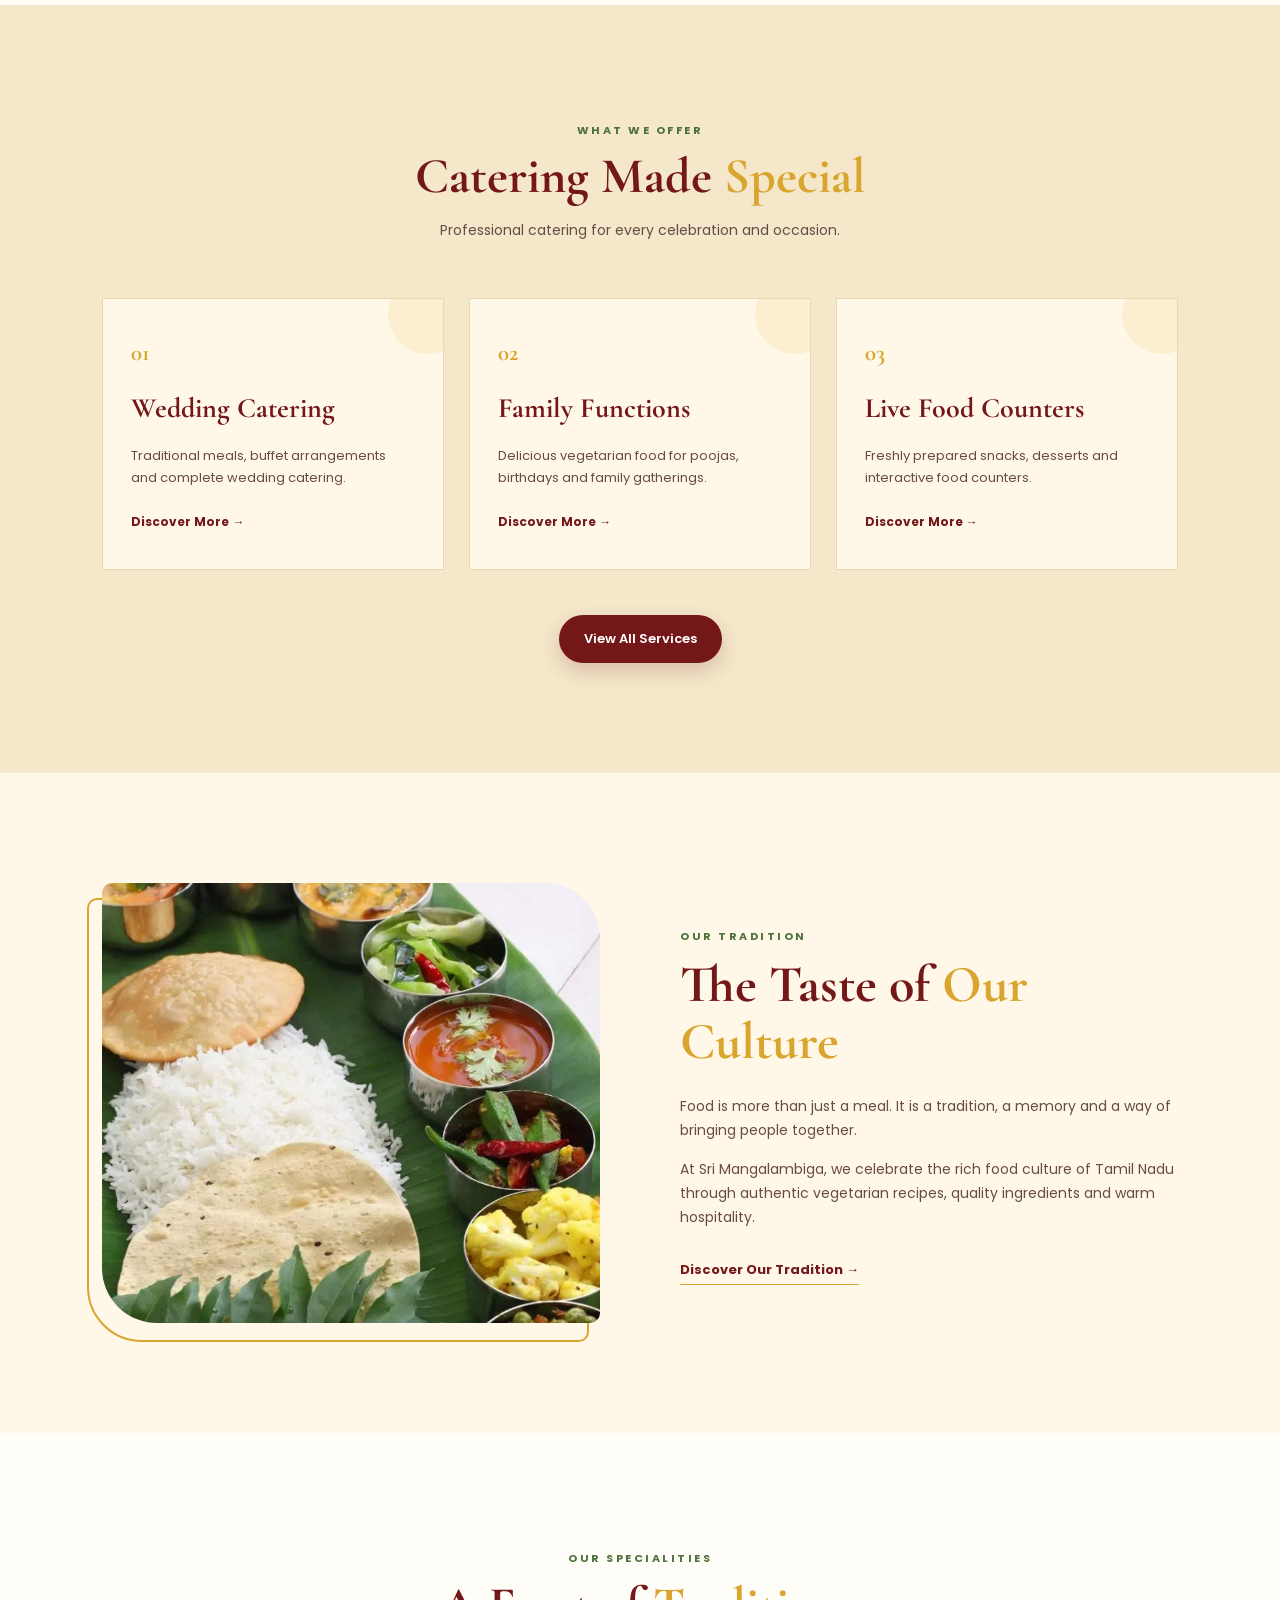
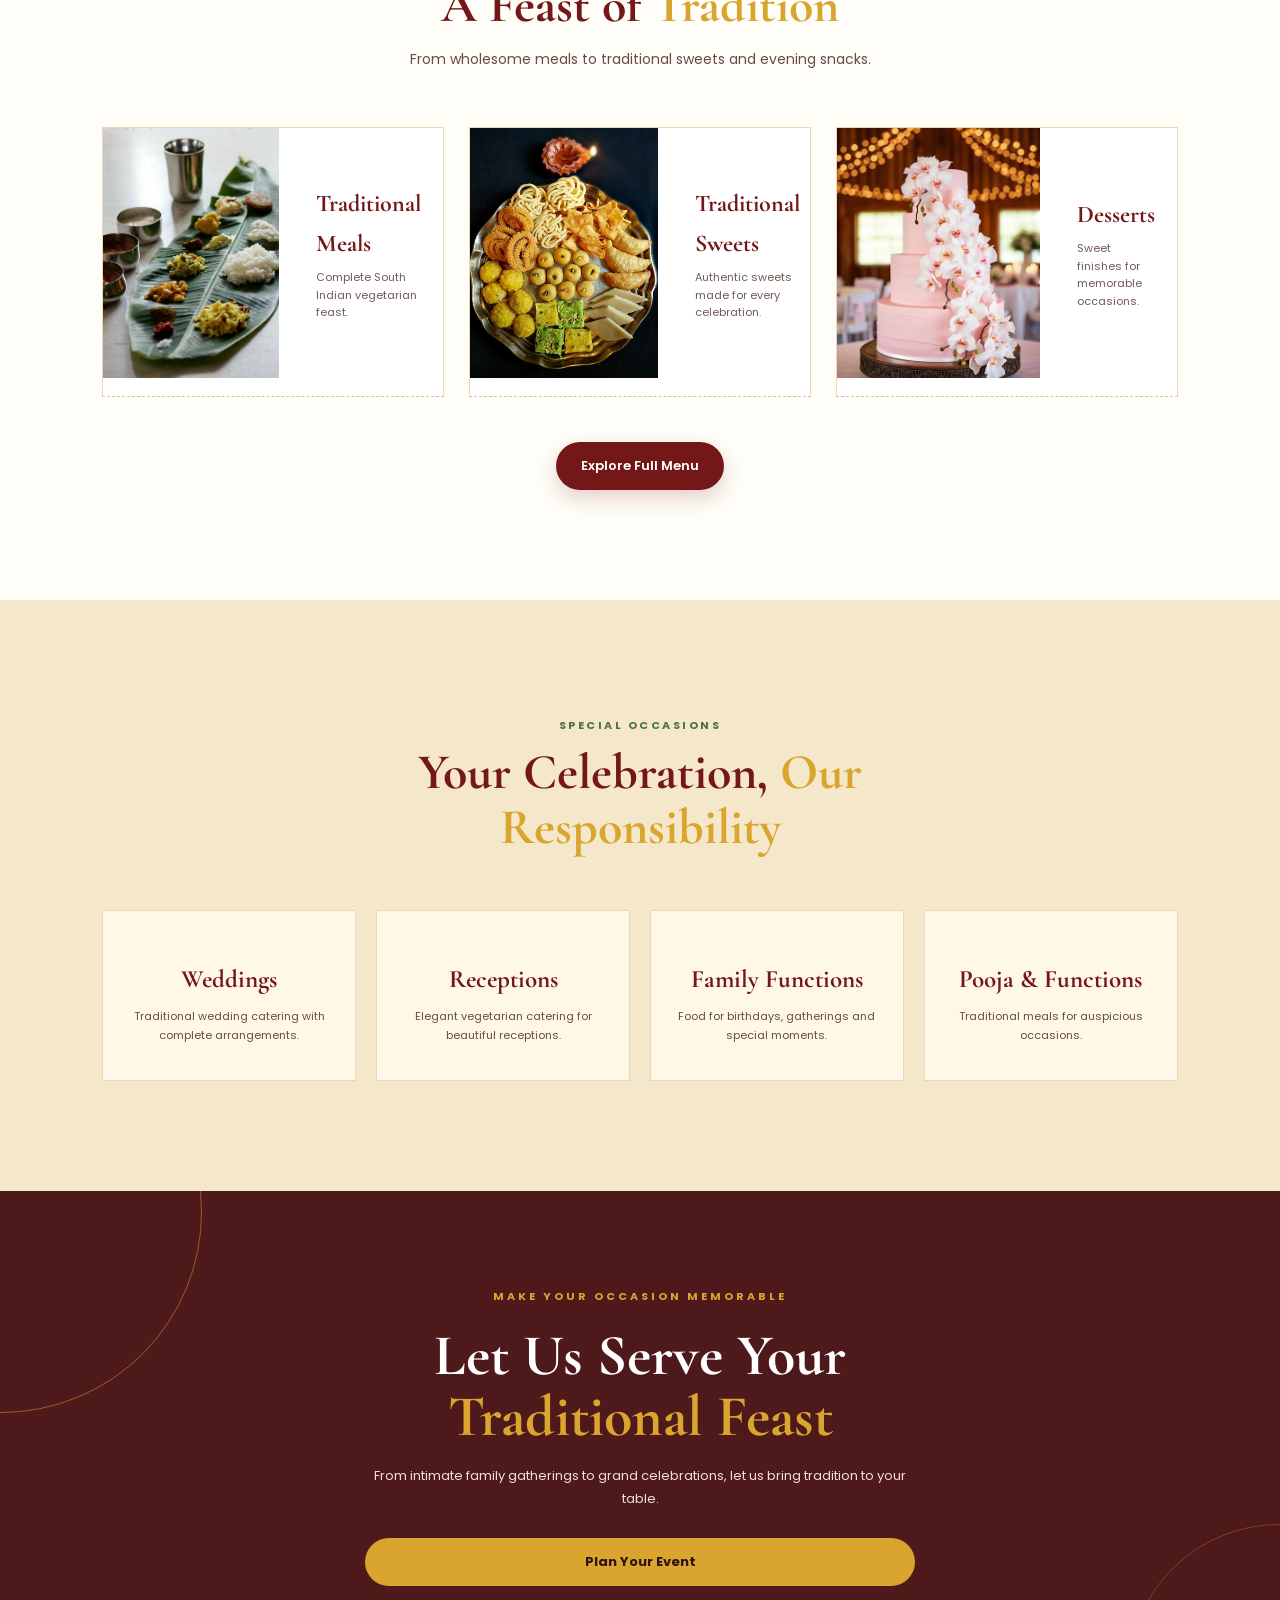
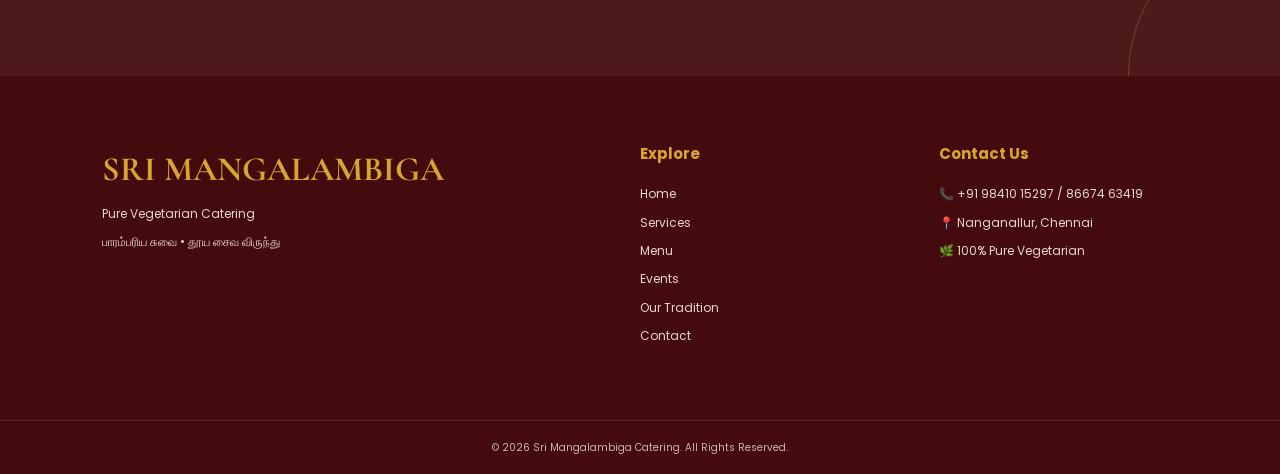
==== commit 4cdcd627: "Update index.html" ====
--- a/index.html
+++ b/index.html
@@ -26,66 +26,38 @@
 
     <header class="header">
 
-        <!-- LOGO -->
-
-        <a href="index.html" class="logo-area">
-
-            <div class="logo-circle">
-                <img src="images/mcslogo.jpg"
-                    alt="Sri Mangalambiga Catering Logo">
-            </div>
-
-            <div class="logo-text">
-
-                <h2>SRI MANGALAMBIGA</h2>
-
-                <p>Pure Vegetarian Catering</p>
-
-            </div>
-
-        </a>
-
-
-        <!-- NAVIGATION -->
-
-        <nav class="navbar">
-
-            <a href="index.html" class="active">
-                Home
-            </a>
-
-            <a href="services.html">
-                Services
-            </a>
-
-            <a href="menu.html">
-                Menu
-            </a>
-
-            <a href="events.html">
-                Events
-            </a>
-
-            <a href="tradition.html">
-                Our Tradition
-            </a>
-
-            <a href="contact.html">
-                Contact
-            </a>
-
-        </nav>
-
-
-        <!-- BOOK BUTTON -->
-
-        <a href="contact.html" class="book-btn">
-            Book Now
-        </a>
-
-    </header>
-
-
+    <a href="index.html" class="logo-area">
+        <div class="logo-circle">
+            <img src="images/mcslogo.jpg" alt="Sri Mangalambiga Catering Logo">
+        </div>
+        <div class="logo-text">
+            <h2>SRI MANGALAMBIGA</h2>
+            <p>Pure Vegetarian Catering</p>
+        </div>
+    </a>
+
+    <!-- Hamburger Toggle Button -->
+    <button class="hamburger" id="hamburger-btn" aria-label="Toggle Navigation">
+        <span class="bar"></span>
+        <span class="bar"></span>
+        <span class="bar"></span>
+    </button>
+
+    <!-- Navbar Navigation Menu -->
+    <nav class="navbar" id="navbar">
+        <a href="index.html">Home</a>
+        <a href="services.html">Services</a>
+        <a href="menu.html">Menu</a>
+        <a href="events.html">Events</a>
+        <a href="tradition.html">Our Tradition</a>
+        <a href="contact.html">Contact</a>
+    </nav>
+
+    <a href="contact.html" class="book-btn">
+        Book Now
+    </a>
+
+</header>
 
     <!-- =================================================
          HERO SECTION
@@ -107,11 +79,12 @@
 
                 <h6 class="content-hero">
 
-                    பாரம்பரிய சுவை
+                    Tradition on Every Plate.
+
                     <br>
 
                     <span>
-                        தூய சைவ விருந்து
+                        Memories in Every Bite.
                     </span>
 
                 </h6>
@@ -170,7 +143,7 @@
 
                 <div class="image-frame">
 
-                    <img src="images/banana-leaf.jpg"
+                    <img src="images/tradition-food.jpg"
                         alt="Traditional South Indian Vegetarian Meal">
 
                 </div>
@@ -287,21 +260,22 @@
             <div class="intro-content">
                   
                 <div class="intro-card" style="--bg: url('images/south-indian-meals.jpg');">
-    <span>01</span>
-    <h3>Traditional Recipes</h3>
-    <p>
-        Authentic flavours inspired by
-        generations of South Indian cooking.
-    </p>
-</div>
-
-<div class="intro-card" style="--bg: url('images/buffete.png');">
-    <span>02</span>
-    <h3>Complete Catering</h3>
-    <p>
-        From cooking and preparation to
-        serving and event arrangements.
-    </p>
+
+                 <span>01</span>
+                 <h3>Traditional Recipes</h3>
+                 <p>
+                     Authentic flavours inspired by
+                     generations of South Indian cooking.
+                </p>
+            </div>
+
+            <div class="intro-card" style="--bg: url('images/buffete.png');">
+             <span>02</span>
+             <h3>Complete Catering</h3>
+             <p>
+              From cooking and preparation to
+              serving and event arrangements.
+             </p>
 </div>
 
 <div class="intro-card" style="--bg: url('images/service.png');">
@@ -810,12 +784,9 @@
                 </h3>
 
                 <p>
-                    📞 +91 98410 15297
-                </p>
-
-                <p>
-                    📞 +91 86674 63419
-                </p>
+                    📞 +91 98410 15297 / 86674 63419
+                </p>
+
 
                 <p>
                     📍 Nanganallur, Chennai
@@ -838,6 +809,25 @@
         </div>
 
     </footer>
+    <script>
+    const hamburger = document.querySelector('.hamburger');
+const navMenu = document.querySelector('.nav-menu');
+
+hamburger.addEventListener('click', () => {
+  const isOpen = hamburger.classList.toggle('active');
+  navMenu.classList.toggle('active');
+  hamburger.setAttribute('aria-expanded', isOpen);
+});
+
+// Close menu when clicking a link
+document.querySelectorAll('.nav-menu a').forEach(link => {
+  link.addEventListener('click', () => {
+    hamburger.classList.remove('active');
+    navMenu.classList.remove('active');
+    hamburger.setAttribute('aria-expanded', 'false');
+  });
+});
+    </script>
 
 
 
@@ -845,4 +835,4 @@
 
 </body>
 
-</html>+</html>
--- a/style.css
+++ b/style.css
@@ -46,7 +46,7 @@
     --deep-red: #8d1d1f;
 
     --gold: #d9a52e;
-    --light-gold: #efd58a;
+    --light-gold: #c99803;
 
     --cream: #fff8e8;
     --soft-cream: #fffdf7;
@@ -272,44 +272,6 @@
 }
 
 
-/* Decorative right shape */
-
-.hero::before {
-    content: "";
-
-    position: absolute;
-
-    width: 620px;
-    height: 620px;
-
-    border-radius: 50%;
-
-    background: var(--maroon);
-
-    right: -300px;
-    top: -90px;
-
-    opacity: 0.96;
-}
-
-.hero::after {
-    content: "";
-
-    position: absolute;
-
-    width: 180px;
-    height: 180px;
-
-    border-radius: 50%;
-
-    background: var(--gold);
-
-    right: 250px;
-    bottom: -100px;
-
-    opacity: 0.22;
-}
-
 
 /* =====================================================
    HERO CONTENT
@@ -754,8 +716,7 @@
 
     border-color: var(--gold);
 
-    box-shadow:
-        0 18px 35px rgba(70, 20, 10, 0.1);
+        
 }
 
 .intro-card > span {
@@ -1293,7 +1254,12 @@
 }
 
 .cta-btn {
-    display: inline-block;
+    display: flex;
+    align-items: center;
+    justify-content: center;
+    gap: 8px;
+    
+    display: center;
 
     padding: 13px 28px;
 
@@ -1382,7 +1348,7 @@
 
 .copyright {
     padding: 18px;
-
+   
     text-align: center;
 
     border-top: 1px solid rgba(255,255,255,0.12);
@@ -1391,7 +1357,6 @@
 
     font-size: 10px;
 }
-
 
 /* =====================================================
    RESPONSIVE - TABLET
@@ -1432,7 +1397,7 @@
     .event-preview-grid {
         grid-template-columns: repeat(2, 1fr);
     }
-
+    
 }
 
 
@@ -2089,9 +2054,10 @@
 
     justify-content: center;
 
-    flex-wrap: wrap;
+    position: sticky;
 
     gap: 12px;
+
 }
 
 .menu-category-nav a {
@@ -2108,6 +2074,9 @@
     font-weight: 600;
 
     transition: 0.3s;
+ 
+  
+
 }
 
 .menu-category-nav a:hover {
@@ -3313,6 +3282,8 @@
 
     transition: 0.3s;
 
+    height: 130px;
+
 }
 
 .contact-detail:hover {
@@ -3722,9 +3693,9 @@
 
 .outline-cta-btn:hover {
 
-    background: var(--gold);
-
-    color: var(--dark);
+    background-color: #dda928;
+    color: #7d171b;
+    transform: translateY(-2px);
 
 }
 
@@ -3810,4 +3781,416 @@
 
     }
 
-}+}
+/* =====================================================
+   PROGRAMMES SECTION
+===================================================== */
+
+.programmes-section {
+    padding: 110px 8%;
+    background: var(--soft-cream);
+}
+
+
+/* =====================================================
+   PROGRAMMES HEADING
+===================================================== */
+
+.programmes-heading {
+    max-width: 750px;
+    margin: 0 auto 80px;
+    text-align: center;
+}
+
+.programmes-heading h2 {
+    color: var(--maroon);
+    font-family: "Cormorant Garamond", serif;
+    font-size: 55px;
+    line-height: 1.05;
+    margin: 15px 0 20px;
+}
+
+.programmes-heading h2 span {
+    color: var(--gold);
+}
+
+.programmes-heading p {
+    max-width: 650px;
+    margin: auto;
+    color: var(--text);
+    font-size: 14px;
+    line-height: 1.8;
+}
+
+
+/* =====================================================
+   PROGRAMME ROW
+===================================================== */
+
+.programme-row {
+    max-width: 1200px;
+    margin: 0 auto 100px;
+
+    display: flex;
+    align-items: stretch;
+
+    background: white;
+
+    border: 1px solid var(--border);
+
+    box-shadow:
+        0 20px 45px rgba(70, 20, 10, 0.08);
+
+    overflow: hidden;
+}
+
+
+/* =====================================================
+   ALTERNATING LAYOUT
+===================================================== */
+
+.programme-row.reverse {
+    flex-direction: row-reverse;
+}
+
+
+/* =====================================================
+   PROGRAMME IMAGE
+===================================================== */
+
+.programme-image {
+    width: 42%;
+    min-height: 600px;
+    position: relative;
+    overflow: hidden;
+}
+
+.programme-image::after {
+    content: "";
+
+    position: absolute;
+
+    inset: 0;
+
+    background:
+        linear-gradient(
+            rgba(67, 11, 13, 0.12),
+            rgba(67, 11, 13, 0.28)
+        );
+}
+
+.programme-image img {
+    width: 100%;
+    height: 100%;
+
+    object-fit: cover;
+
+    display: block;
+
+    transition: transform 0.6s ease;
+}
+
+.programme-row:hover .programme-image img {
+    transform: scale(1.05);
+}
+
+
+/* =====================================================
+   PROGRAMME CONTENT
+===================================================== */
+
+.programme-content {
+    width: 58%;
+
+    padding: 55px 55px 60px;
+
+    position: relative;
+}
+
+
+/* =====================================================
+   NUMBER
+===================================================== */
+
+.programme-number {
+    position: absolute;
+
+    top: 25px;
+    right: 30px;
+
+    color: var(--light-gold);
+
+    font-family: "Cormorant Garamond", serif;
+
+    font-size: 48px;
+
+    font-weight: 700;
+}
+
+
+/* =====================================================
+   LABEL
+===================================================== */
+
+.programme-label {
+    display: inline-block;
+
+    color: var(--gold);
+
+    font-size: 11px;
+
+    font-weight: 700;
+
+    letter-spacing: 2px;
+
+    margin-bottom: 10px;
+}
+
+
+/* =====================================================
+   HEADING
+===================================================== */
+
+.programme-content h3 {
+    color: var(--maroon);
+
+    font-family: "Cormorant Garamond", serif;
+
+    font-size: 45px;
+
+    line-height: 1.05;
+
+    margin-bottom: 15px;
+}
+
+.programme-content h3 span {
+    color: var(--gold);
+}
+
+
+/* =====================================================
+   DESCRIPTION
+===================================================== */
+
+.programme-description {
+    color: var(--text);
+
+    font-size: 13px;
+
+    line-height: 1.8;
+
+    max-width: 600px;
+
+    margin-bottom: 28px;
+}
+
+
+/* =====================================================
+   PROGRAMME LIST
+===================================================== */
+
+.programme-list {
+    display: grid;
+
+    grid-template-columns: 1fr 1fr;
+
+    column-gap: 25px;
+
+    border-top: 1px solid var(--border);
+
+    padding-top: 20px;
+}
+
+
+/* Wedding list can use two columns */
+.wedding-list {
+    grid-template-columns: 1fr 1fr;
+}
+
+
+/* =====================================================
+   PROGRAMME ITEM
+===================================================== */
+
+.programme-item {
+    display: flex;
+
+    align-items: flex-start;
+
+    gap: 10px;
+
+    padding: 9px 0;
+
+    border-bottom: 1px solid rgba(120, 80, 50, 0.10);
+}
+
+.programme-item span {
+    min-width: 24px;
+
+    color: var(--gold);
+
+    font-family: "Cormorant Garamond", serif;
+
+    font-size: 16px;
+
+    font-weight: 700;
+}
+
+.programme-item p {
+    margin: 0;
+
+    color: #684b45;
+
+    font-size: 11px;
+
+    line-height: 1.55;
+}
+
+
+/* =====================================================
+   HOVER EFFECT
+===================================================== */
+
+.programme-item {
+    transition:
+        padding-left 0.25s ease,
+        background 0.25s ease;
+}
+
+.programme-item:hover {
+    padding-left: 7px;
+
+    background: #fffaf0;
+}
+
+.programme-item:hover span {
+    color: var(--maroon);
+}
+
+
+/* =====================================================
+   SERVICES PAGE - RESPONSIVE
+===================================================== */
+
+@media (max-width: 1000px) {
+
+    .programme-row,
+    .programme-row.reverse {
+        flex-direction: column;
+    }
+
+    .programme-image {
+        width: 100%;
+        min-height: 400px;
+        height: 400px;
+    }
+
+    .programme-content {
+        width: 100%;
+    }
+
+    .programme-list {
+        grid-template-columns: 1fr 1fr;
+    }
+
+}
+
+
+/* =====================================================
+   TABLET
+===================================================== */
+
+@media (max-width: 800px) {
+
+    .programmes-section {
+        padding: 85px 6%;
+    }
+
+    .programmes-heading {
+        margin-bottom: 55px;
+    }
+
+    .programmes-heading h2 {
+        font-size: 46px;
+    }
+
+    .programme-row {
+        margin-bottom: 70px;
+    }
+
+    .programme-content {
+        padding: 45px 35px 50px;
+    }
+
+    .programme-content h3 {
+        font-size: 40px;
+    }
+
+    .programme-number {
+        font-size: 40px;
+        right: 25px;
+    }
+
+}
+
+
+/* =====================================================
+   MOBILE
+===================================================== */
+
+@media (max-width: 550px) {
+
+    .programmes-section {
+        padding: 70px 5%;
+    }
+
+    .programmes-heading {
+        margin-bottom: 45px;
+    }
+
+    .programmes-heading h2 {
+        font-size: 40px;
+    }
+
+    .programmes-heading p {
+        font-size: 12px;
+    }
+
+    .programme-row {
+        margin-bottom: 55px;
+    }
+
+    .programme-image {
+        min-height: 280px;
+        height: 280px;
+    }
+
+    .programme-content {
+        padding: 38px 22px 40px;
+    }
+
+    .programme-content h3 {
+        font-size: 35px;
+        padding-right: 45px;
+    }
+
+    .programme-description {
+        font-size: 12px;
+    }
+
+    .programme-list,
+    .wedding-list {
+        grid-template-columns: 1fr;
+    }
+
+    .programme-item p {
+        font-size: 11px;
+    }
+
+    .programme-number {
+        top: 18px;
+        right: 20px;
+        font-size: 35px;
+    }
+
+}
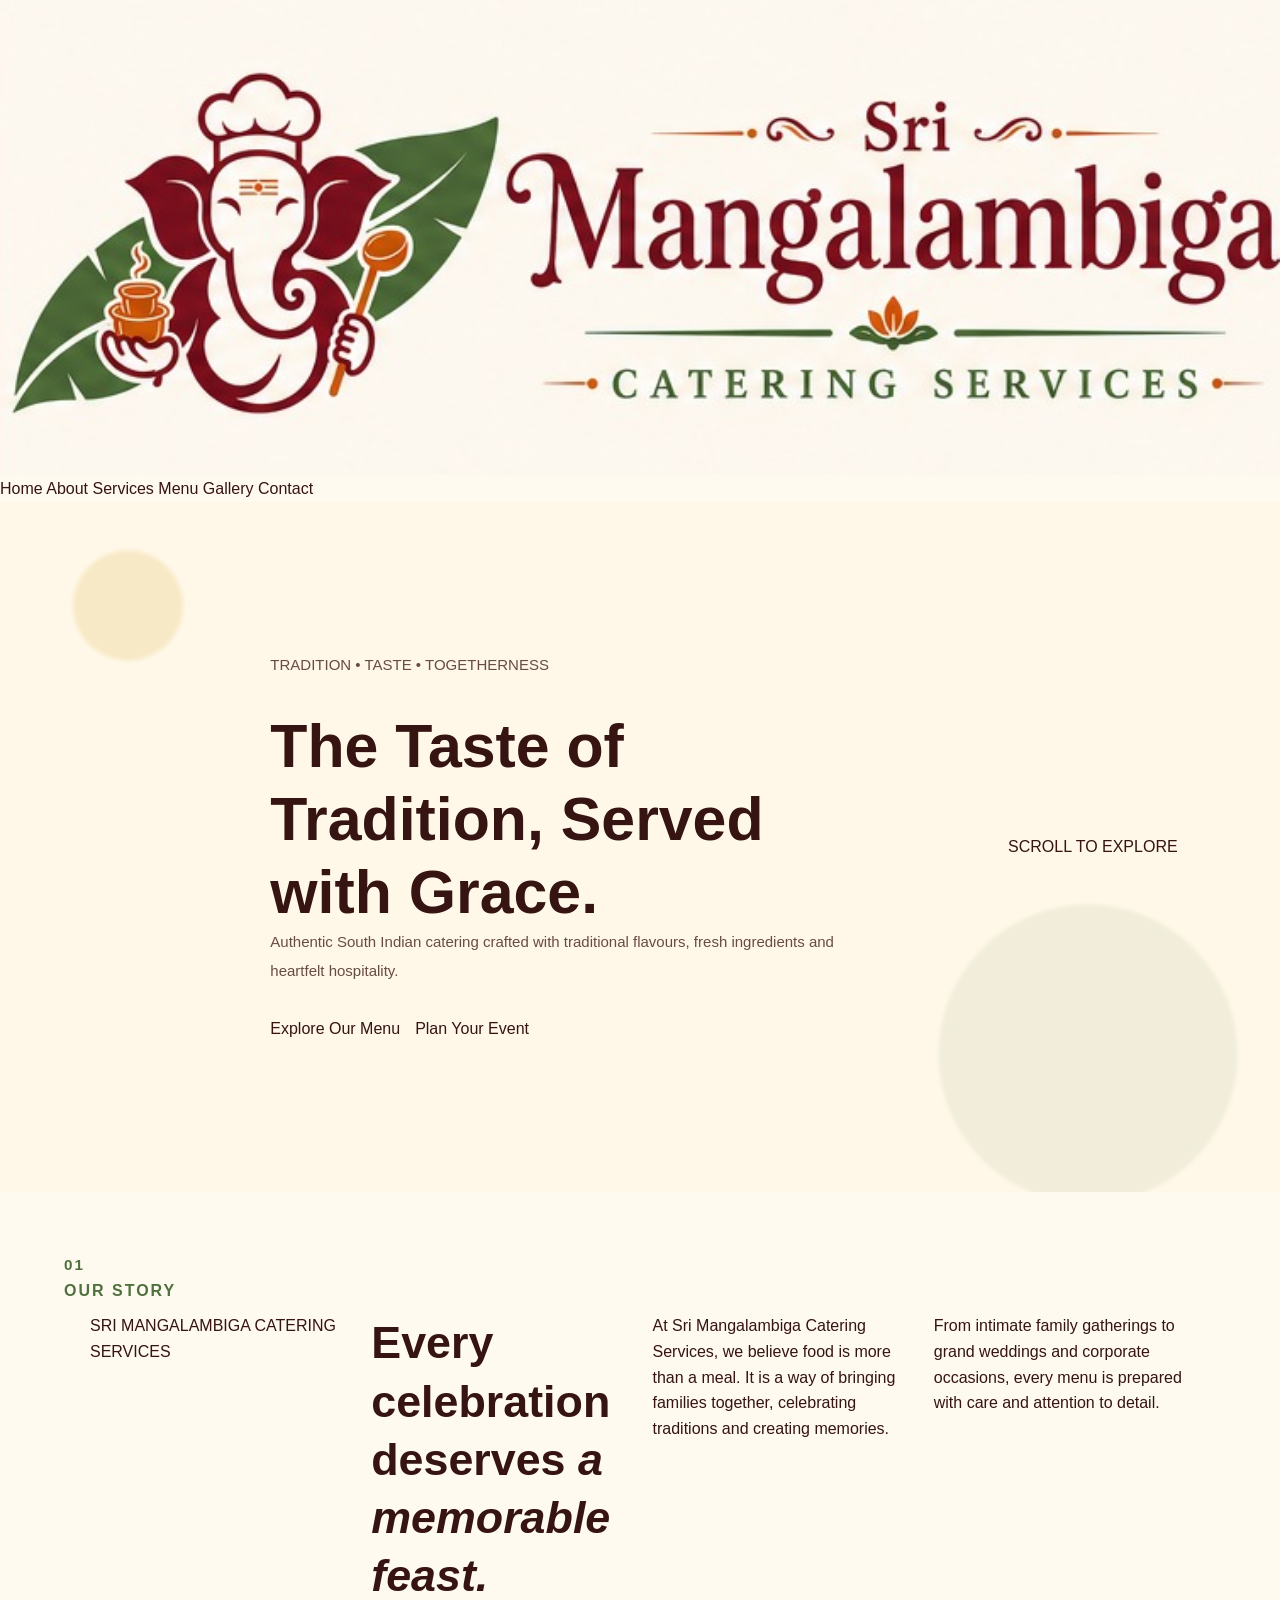
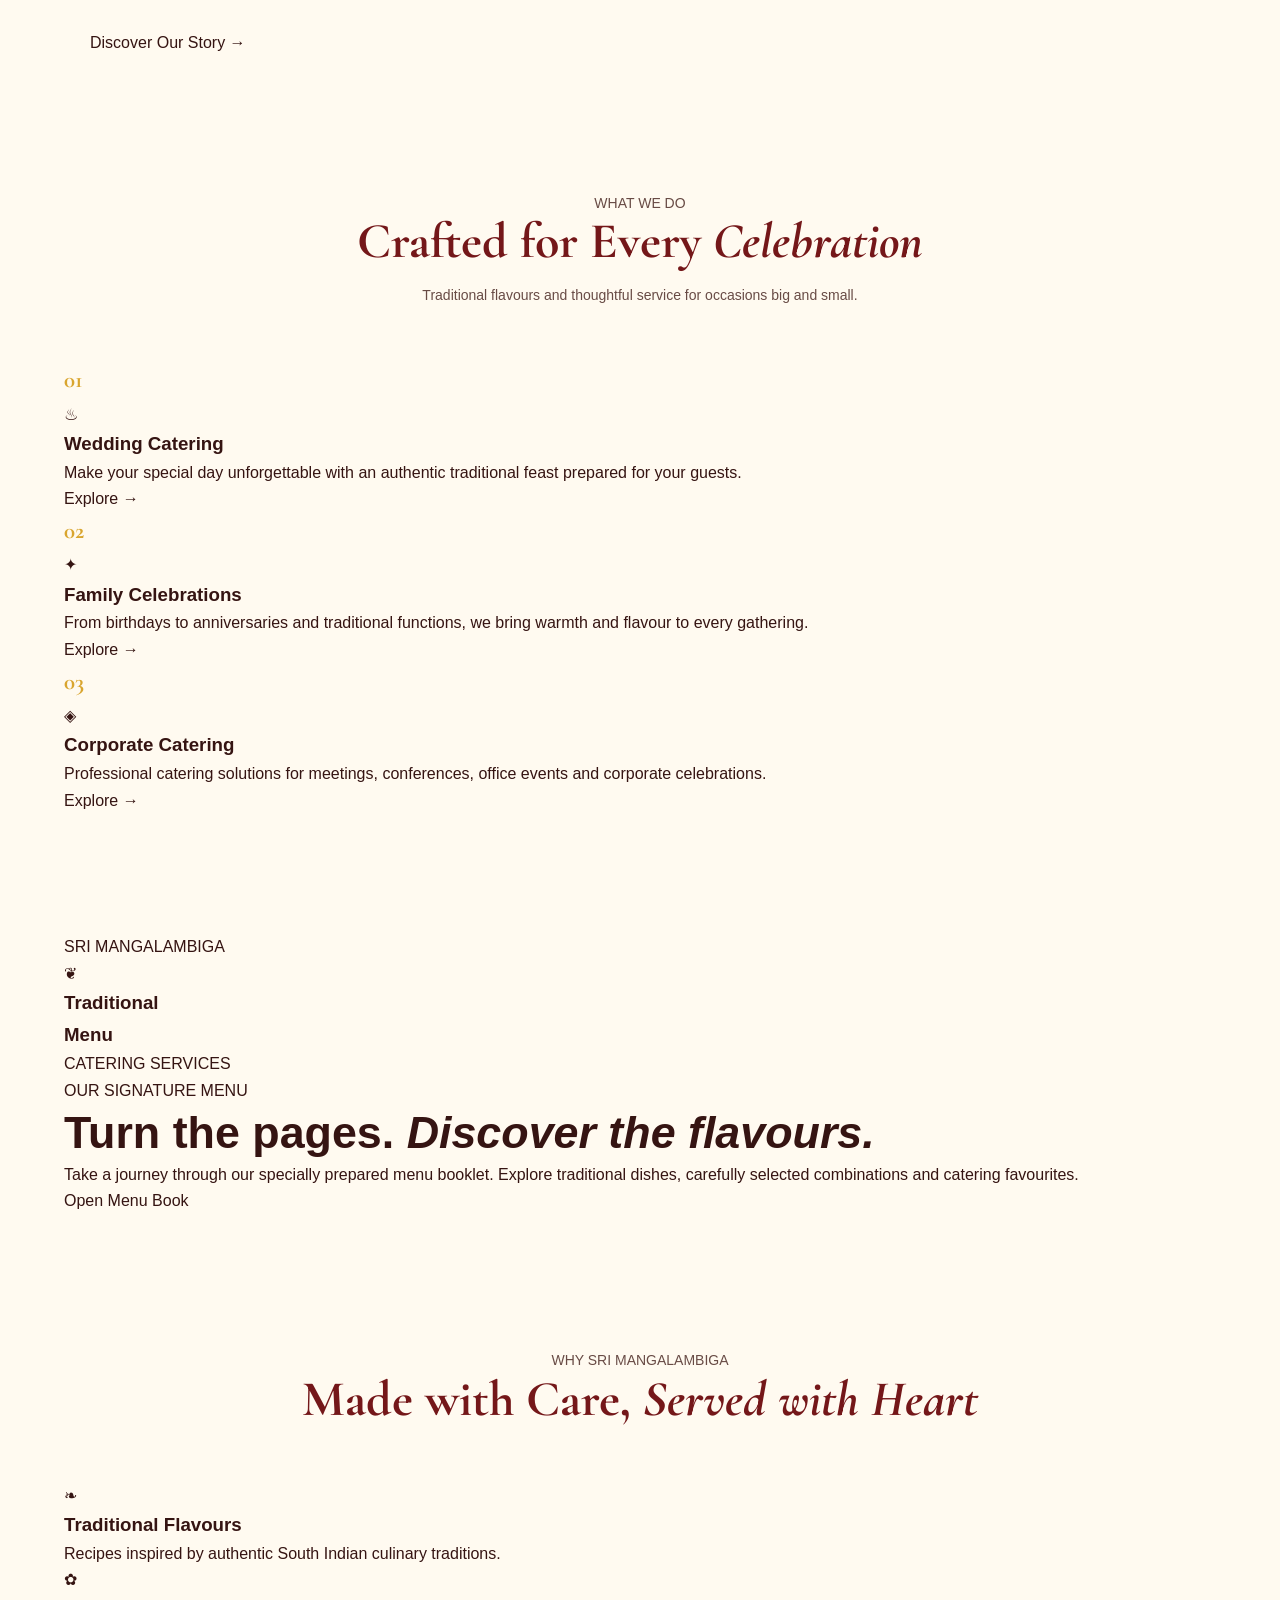
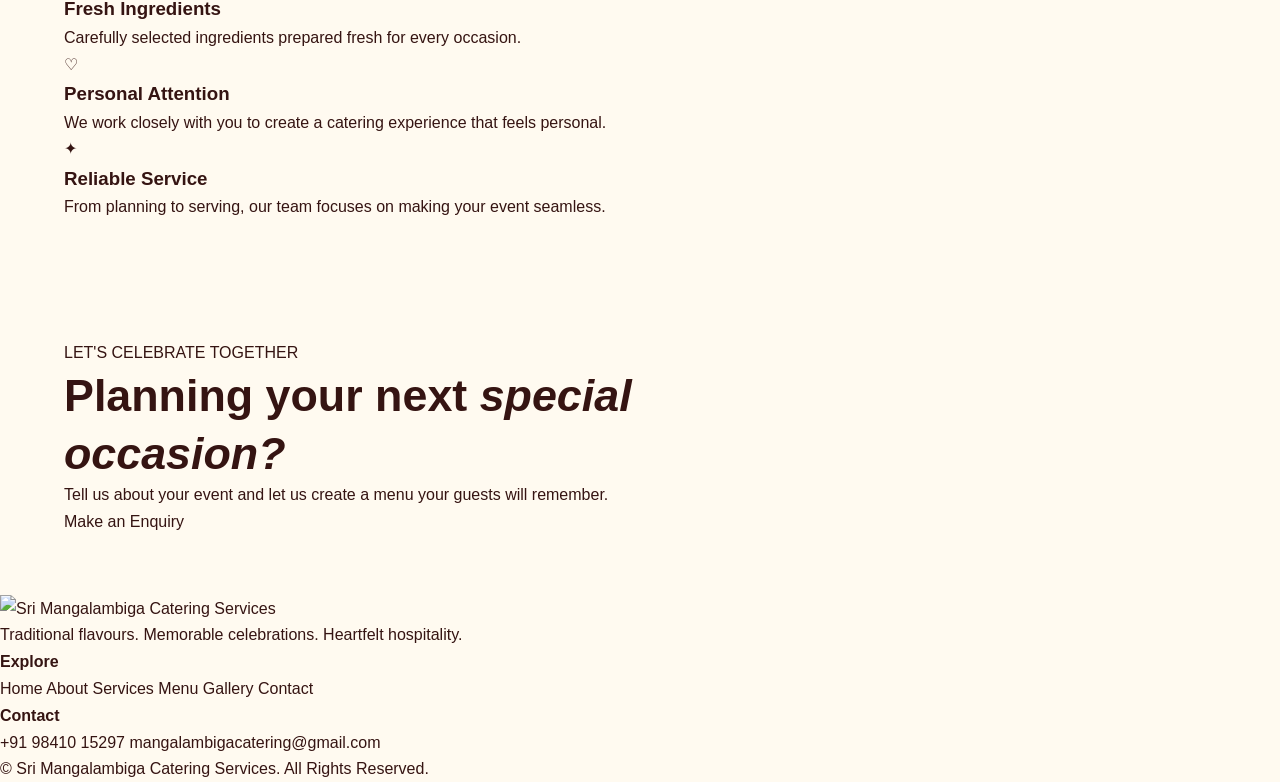
==== commit 99c46ffa: "Update index.html" ====
--- a/index.html
+++ b/index.html
@@ -1,838 +1,588 @@
 <!DOCTYPE html>
 <html lang="en">
-
 <head>
     <meta charset="UTF-8">
     <meta name="viewport" content="width=device-width, initial-scale=1.0">
 
-    <title>Sri Mangalambiga Catering | Traditional Vegetarian Catering</title>
-
-    <link rel="stylesheet" href="style.css">
+    <title>Sri Mangalambiga Catering Services</title>
+
+    <meta name="description"
+          content="Sri Mangalambiga Catering Services - Traditional South Indian catering for weddings, functions, corporate events and celebrations.">
 
     <!-- Google Fonts -->
     <link rel="preconnect" href="https://fonts.googleapis.com">
     <link rel="preconnect" href="https://fonts.gstatic.com" crossorigin>
 
-    <link href="https://fonts.googleapis.com/css2?family=Cormorant+Garamond:wght@500;600;700&family=Poppins:wght@400;500;600;700&display=swap"
-        rel="stylesheet">
+    <link href="https://fonts.googleapis.com/css2?family=Cormorant+Garamond:wght@400;500;600;700&family=DM+Sans:wght@400;500;600;700&display=swap"
+          rel="stylesheet">
+
+    <!-- CSS -->
+    <link rel="stylesheet" href="style.css">
 </head>
 
 <body>
 
-
-    <!-- =================================================
-         HEADER
-    ================================================== -->
-
-    <header class="header">
-
-    <a href="index.html" class="logo-area">
-        <div class="logo-circle">
-            <img src="images/mcslogo.jpg" alt="Sri Mangalambiga Catering Logo">
-        </div>
-        <div class="logo-text">
-            <h2>SRI MANGALAMBIGA</h2>
-            <p>Pure Vegetarian Catering</p>
-        </div>
-    </a>
-
-    <!-- Hamburger Toggle Button -->
-    <button class="hamburger" id="hamburger-btn" aria-label="Toggle Navigation">
-        <span class="bar"></span>
-        <span class="bar"></span>
-        <span class="bar"></span>
-    </button>
-
-    <!-- Navbar Navigation Menu -->
-    <nav class="navbar" id="navbar">
-        <a href="index.html">Home</a>
-        <a href="services.html">Services</a>
-        <a href="menu.html">Menu</a>
-        <a href="events.html">Events</a>
-        <a href="tradition.html">Our Tradition</a>
-        <a href="contact.html">Contact</a>
-    </nav>
-
-    <a href="contact.html" class="book-btn">
-        Book Now
-    </a>
+<!-- =========================================================
+     HEADER
+========================================================= -->
+
+<header class="site-header">
+
+    <div class="container nav-container">
+
+        <a href="index.html" class="brand">
+
+            <img src="images/logo-horizontal.png"
+                 alt="Sri Mangalambiga Catering Services"
+                 class="brand-logo">
+
+        </a>
+
+        <button class="menu-toggle"
+                id="menuToggle"
+                aria-label="Open navigation">
+
+            <span></span>
+            <span></span>
+            <span></span>
+
+        </button>
+
+        <nav class="main-nav" id="mainNav">
+
+            <a href="index.html" class="nav-link ">Home</a>
+
+            <a href="about.html" class="nav-link">About</a>
+
+            <a href="services.html" class="nav-link">Services</a>
+
+            <a href="menu.html" class="nav-link">Menu</a>
+
+            <a href="gallery.html" class="nav-link">Gallery</a>
+
+            <a href="contact.html" class="nav-link">Contact</a>
+
+        </nav>
+
+    </div>
 
 </header>
 
-    <!-- =================================================
-         HERO SECTION
-    ================================================== -->
-
-    <main>
-
-        <section class="hero">
-
-
-            <!-- LEFT CONTENT -->
-
-            <div class="hero-content">
-
-                <span class="traditional-tag">
-                    🌿 100% PURE VEGETARIAN
+
+<!-- =========================================================
+     HERO SECTION
+========================================================= -->
+
+<main>
+
+<section class="hero">
+
+    <div class="hero-overlay"></div>
+
+    <div class="container hero-content">
+
+        <p class="eyebrow">
+            TRADITION • TASTE • TOGETHERNESS
+        </p>
+
+        <h1>
+            The Taste of Tradition,
+            <span>Served with Grace.</span>
+        </h1>
+
+        <p class="hero-description">
+
+            Authentic South Indian catering crafted with
+            traditional flavours, fresh ingredients and
+            heartfelt hospitality.
+
+        </p>
+
+        <div class="hero-buttons">
+
+            <a href="menu.html" class="btn btn-primary">
+                Explore Our Menu
+            </a>
+
+            <a href="contact.html" class="btn btn-outline">
+                Plan Your Event
+            </a>
+
+        </div>
+
+    </div>
+
+    <div class="hero-scroll">
+
+        <span>SCROLL TO EXPLORE</span>
+
+        <div class="scroll-line"></div>
+
+    </div>
+
+</section>
+
+
+<!-- =========================================================
+     INTRODUCTION
+========================================================= -->
+
+<section class="intro section-padding">
+
+    <div class="container intro-grid">
+
+        <div class="section-label">
+
+            <span>01</span>
+
+            <div></div>
+
+            <p>OUR STORY</p>
+
+        </div>
+
+        <div class="intro-content">
+
+            <p class="eyebrow">
+                SRI MANGALAMBIGA CATERING SERVICES
+            </p>
+
+            <h2>
+                Every celebration deserves
+                <em>a memorable feast.</em>
+            </h2>
+
+            <p>
+                At Sri Mangalambiga Catering Services, we believe
+                food is more than a meal. It is a way of bringing
+                families together, celebrating traditions and
+                creating memories.
+            </p>
+
+            <p>
+                From intimate family gatherings to grand weddings
+                and corporate occasions, every menu is prepared
+                with care and attention to detail.
+            </p>
+
+            <a href="about.html" class="text-link">
+                Discover Our Story
+                <span>→</span>
+            </a>
+
+        </div>
+
+    </div>
+
+</section>
+
+
+<!-- =========================================================
+     SERVICES PREVIEW
+========================================================= -->
+
+<section class="services-preview section-padding">
+
+    <div class="container">
+
+        <div class="section-heading centered">
+
+            <p class="eyebrow">
+                WHAT WE DO
+            </p>
+
+            <h2>
+                Crafted for Every
+                <em>Celebration</em>
+            </h2>
+
+            <p>
+                Traditional flavours and thoughtful service
+                for occasions big and small.
+            </p>
+
+        </div>
+
+
+        <div class="service-cards">
+
+            <!-- CARD 1 -->
+
+            <article class="service-card">
+
+                <div class="service-number">
+                    01
+                </div>
+
+                <div class="service-icon">
+                    ♨
+                </div>
+
+                <h3>
+                    Wedding Catering
+                </h3>
+
+                <p>
+                    Make your special day unforgettable with
+                    an authentic traditional feast prepared
+                    for your guests.
+                </p>
+
+                <a href="services.html">
+                    Explore
+                    <span>→</span>
+                </a>
+
+            </article>
+
+
+            <!-- CARD 2 -->
+
+            <article class="service-card">
+
+                <div class="service-number">
+                    02
+                </div>
+
+                <div class="service-icon">
+                    ✦
+                </div>
+
+                <h3>
+                    Family Celebrations
+                </h3>
+
+                <p>
+                    From birthdays to anniversaries and
+                    traditional functions, we bring warmth
+                    and flavour to every gathering.
+                </p>
+
+                <a href="services.html">
+                    Explore
+                    <span>→</span>
+                </a>
+
+            </article>
+
+
+            <!-- CARD 3 -->
+
+            <article class="service-card">
+
+                <div class="service-number">
+                    03
+                </div>
+
+                <div class="service-icon">
+                    ◈
+                </div>
+
+                <h3>
+                    Corporate Catering
+                </h3>
+
+                <p>
+                    Professional catering solutions for
+                    meetings, conferences, office events
+                    and corporate celebrations.
+                </p>
+
+                <a href="services.html">
+                    Explore
+                    <span>→</span>
+                </a>
+
+            </article>
+
+        </div>
+
+    </div>
+
+</section>
+
+
+<!-- =========================================================
+     MENU FEATURE
+========================================================= -->
+
+<section class="menu-feature section-padding">
+
+    <div class="container menu-feature-grid">
+
+        <div class="menu-book-preview">
+
+            <div class="book-shadow"></div>
+
+            <div class="book-cover">
+
+                <p>
+                    SRI MANGALAMBIGA
+                </p>
+
+                <div class="book-decoration">
+                    ❦
+                </div>
+
+                <h3>
+                    Traditional
+                    <br>
+                    Menu
+                </h3>
+
+                <span>
+                    CATERING SERVICES
                 </span>
 
-
-                <h6 class="content-hero">
-
-                    Tradition on Every Plate.
-
-                    <br>
-
-                    <span>
-                        Memories in Every Bite.
-                    </span>
-
-                </h6>
-
-
-                <p>
-                    From traditional wedding feasts to
-                    memorable family celebrations, we bring
-                    authentic vegetarian flavours, heartfelt
-                    hospitality and beautifully served food
-                    to your special occasions.
-                </p>
-
-
-                <div class="hero-buttons">
-
-                    <a href="menu.html" class="primary-btn">
-                        Explore Our Menu
-                    </a>
-
-                    <a href="contact.html" class="secondary-btn">
-                        Book Catering
-                    </a>
-
-                </div>
-
-
-                <!-- TRUST DETAILS -->
-
-                <div class="hero-trust">
-
-                    <div>
-                        <strong>25+</strong>
-                        <span>Years of Taste</span>
-                    </div>
-
-                    <div>
-                        <strong>100%</strong>
-                        <span>Pure Vegetarian</span>
-                    </div>
-
-                    <div>
-                        <strong>ISO</strong>
-                        <span>Certified Company</span>
-                    </div>
-
-                </div>
-
             </div>
 
-
-
-            <!-- RIGHT IMAGE -->
-
-            <div class="hero-image">
-
-                <div class="image-frame">
-
-                    <img src="images/tradition-food.jpg"
-                        alt="Traditional South Indian Vegetarian Meal">
-
-                </div>
-
-
-                <div class="food-badge">
-
-                    <span>🌿</span>
-
-                    <div>
-
-                        <strong>Traditional Taste</strong>
-
-                        <small>
-                            Crafted for Every Celebration
-                        </small>
-
-                    </div>
-
-                </div>
+        </div>
+
+
+        <div class="menu-feature-content">
+
+            <p class="eyebrow">
+                OUR SIGNATURE MENU
+            </p>
+
+            <h2>
+                Turn the pages.
+                <em>Discover the flavours.</em>
+            </h2>
+
+            <p>
+                Take a journey through our specially prepared
+                menu booklet. Explore traditional dishes,
+                carefully selected combinations and
+                catering favourites.
+            </p>
+
+            <a href="menu.html" class="btn btn-primary">
+                Open Menu Book
+            </a>
+
+        </div>
+
+    </div>
+
+</section>
+
+
+<!-- =========================================================
+     WHY CHOOSE US
+========================================================= -->
+
+<section class="why-us section-padding">
+
+    <div class="container">
+
+        <div class="section-heading centered">
+
+            <p class="eyebrow">
+                WHY SRI MANGALAMBIGA
+            </p>
+
+            <h2>
+                Made with Care,
+                <em>Served with Heart</em>
+            </h2>
+
+        </div>
+
+
+        <div class="features-grid">
+
+            <div class="feature">
+
+                <span class="feature-icon">
+                    ❧
+                </span>
+
+                <h3>
+                    Traditional Flavours
+                </h3>
+
+                <p>
+                    Recipes inspired by authentic South Indian
+                    culinary traditions.
+                </p>
 
             </div>
 
-        </section>
-
-
-
-        <!-- =================================================
-             CULTURE STRIP
-        ================================================== -->
-
-        <section class="culture-strip">
-
-            <div>
-
-                <span>🌿</span>
-
-                <p>
-                    Pure Vegetarian
+
+            <div class="feature">
+
+                <span class="feature-icon">
+                    ✿
+                </span>
+
+                <h3>
+                    Fresh Ingredients
+                </h3>
+
+                <p>
+                    Carefully selected ingredients prepared
+                    fresh for every occasion.
                 </p>
 
             </div>
 
 
-            <div>
-
-                <span>🍃</span>
-
-                <p>
-                    Fresh Ingredients
+            <div class="feature">
+
+                <span class="feature-icon">
+                    ♡
+                </span>
+
+                <h3>
+                    Personal Attention
+                </h3>
+
+                <p>
+                    We work closely with you to create a
+                    catering experience that feels personal.
                 </p>
 
             </div>
 
 
-            <div>
-
-                <span>👩‍🍳</span>
-
-                <p>
-                    Experienced Chefs
+            <div class="feature">
+
+                <span class="feature-icon">
+                    ✦
+                </span>
+
+                <h3>
+                    Reliable Service
+                </h3>
+
+                <p>
+                    From planning to serving, our team focuses
+                    on making your event seamless.
                 </p>
 
             </div>
 
-
-            <div>
-
-                <span>❤️</span>
-
-                <p>
-                    Served With Love
-                </p>
-
-            </div>
-
-        </section>
-
-
-
-        <!-- =================================================
-             INTRODUCTION
-        ================================================== -->
-
-        <section class="intro-section">
-
-            <div class="section-heading">
-
-                <span class="section-label">
-                    WELCOME TO SRI MANGALAMBIGA
-                </span>
-
-                <h2>
-
-                    Where Every Meal
-                    <span>
-                        Tells a Story
-                    </span>
-
-                </h2>
-
-                <p>
-
-                    We bring the warmth of traditional
-                    South Indian hospitality to weddings,
-                    family functions, receptions and
-                    celebrations of every kind.
-
-                </p>
-
-            </div>
-
-
-            <div class="intro-content">
-                  
-                <div class="intro-card" style="--bg: url('images/south-indian-meals.jpg');">
-
-                 <span>01</span>
-                 <h3>Traditional Recipes</h3>
-                 <p>
-                     Authentic flavours inspired by
-                     generations of South Indian cooking.
-                </p>
-            </div>
-
-            <div class="intro-card" style="--bg: url('images/buffete.png');">
-             <span>02</span>
-             <h3>Complete Catering</h3>
-             <p>
-              From cooking and preparation to
-              serving and event arrangements.
-             </p>
-</div>
-
-<div class="intro-card" style="--bg: url('images/service.png');">
-    <span>03</span>
-    <h3>Memorable Celebrations</h3>
-    <p>
-        Thoughtfully planned food experiences
-        for your most important occasions.
-    </p>
-</div>
-
-<div class="intro-card" style="--bg: url('images/banana-leaf.jpg');">
-    <span>04</span>
-    <h3>Authentic Taste</h3>
-    <p>
-        Authentic flavours inspired by
-        generations of South Indian cooking.
-    </p>
-</div>
-
-
-            </div>
-
-        </section>
-
-
-
-        <!-- =================================================
-             FEATURED SERVICES
-        ================================================== -->
-
-        <section class="home-services">
-
-            <div class="section-heading" style="--dg: url=('images/catering.jpg;')">
-
-                <span class="section-label">
-                    WHAT WE OFFER
-                </span>
-
-                <h2>
-
-                    Catering Made
-                    <span>
-                        Special
-                    </span>
-
-                </h2>
-
-                <p>
-                    Professional catering for every
-                    celebration and occasion.
-                </p>
-
-            </div>
-
-
-            <div class="service-preview">
-
-
-                <div class="service-preview-card">
-
-                    <div class="service-number">
-                        01
-                    </div>
-
-                    <h3>
-                        Wedding Catering
-                    </h3>
-
-                    <p>
-                        Traditional meals, buffet
-                        arrangements and complete
-                        wedding catering.
-                    </p>
-
-                    <a href="services.html">
-                        Discover More →
-                    </a>
-
-                </div>
-
-
-                <div class="service-preview-card">
-
-                    <div class="service-number">
-                        02
-                    </div>
-
-                    <h3>
-                        Family Functions
-                    </h3>
-
-                    <p>
-                        Delicious vegetarian food
-                        for poojas, birthdays and
-                        family gatherings.
-                    </p>
-
-                    <a href="services.html">
-                        Discover More →
-                    </a>
-
-                </div>
-
-
-                <div class="service-preview-card">
-
-                    <div class="service-number">
-                        03
-                    </div>
-
-                    <h3>
-                        Live Food Counters
-                    </h3>
-
-                    <p>
-                        Freshly prepared snacks,
-                        desserts and interactive
-                        food counters.
-                    </p>
-
-                    <a href="services.html">
-                        Discover More →
-                    </a>
-
-                </div>
-
-                
-
-            </div>
-
-
-            <div class="center-button">
-
-                <a href="services.html" class="primary-btn">
-                    View All Services
-                </a>
-
-            </div>
-
-        </section>
-
-
-
-        <!-- =================================================
-             TRADITION PREVIEW
-        ================================================== -->
-
-        <section class="tradition-preview">
-
-            <div class="tradition-image">
-
-                <img src="images/south-indian-meals.jpg"
-                    alt="Traditional South Indian Food">
-
-            </div>
-
-
-            <div class="tradition-content">
-
-                <span class="section-label">
-                    OUR TRADITION
-                </span>
-
-                <h2>
-
-                    The Taste of
-                    <span>
-                        Our Culture
-                    </span>
-
-                </h2>
-
-                <p>
-                    Food is more than just a meal.
-                    It is a tradition, a memory and
-                    a way of bringing people together.
-                </p>
-
-                <p>
-                    At Sri Mangalambiga, we celebrate
-                    the rich food culture of Tamil Nadu
-                    through authentic vegetarian recipes,
-                    quality ingredients and warm hospitality.
-                </p>
-
-
-                <a href="tradition.html" class="text-btn">
-                    Discover Our Tradition →
-                </a>
-
-            </div>
-
-        </section>
-
-
-
-        <!-- =================================================
-             MENU PREVIEW
-        ================================================== -->
-
-        <section class="menu-preview">
-
-            <div class="section-heading">
-
-                <span class="section-label">
-                    OUR SPECIALITIES
-                </span>
-
-                <h2>
-
-                    A Feast of
-                    <span>
-                        Tradition
-                    </span>
-
-                </h2>
-
-                <p>
-                    From wholesome meals to traditional
-                    sweets and evening snacks.
-                </p>
-
-            </div>
-
-
-            <div class="menu-preview-grid">
-
-
-                <div class="menu-item">
-
-                    <img src="images/banana-leaf.jpg"
-                        alt="Traditional Meals">
-
-                    <div>
-
-                        <h3>
-                            Traditional Meals
-                        </h3>
-
-                        <p>
-                            Complete South Indian
-                            vegetarian feast.
-                        </p>
-
-                    </div>
-
-                </div>
-
-
-                <div class="menu-item">
-
-                    <img src="images/snacks.jpg"
-                        alt="Traditional Sweets">
-
-                    <div>
-
-                        <h3>
-                            Traditional Sweets
-                        </h3>
-
-                        <p>
-                            Authentic sweets made
-                            for every celebration.
-                        </p>
-
-                    </div>
-
-                </div>
-
-
-                <div class="menu-item">
-
-                    <img src="images/images.jpg"
-                        alt="Desserts">
-
-                    <div>
-
-                        <h3>
-                            Desserts
-                        </h3>
-
-                        <p>
-                            Sweet finishes for
-                            memorable occasions.
-                        </p>
-
-                    </div>
-
-                </div>
-
-            </div>
-
-
-            <div class="center-button">
-
-                <a href="menu.html" class="primary-btn">
-                    Explore Full Menu
-                </a>
-
-            </div>
-
-        </section>
-
-
-
-        <!-- =================================================
-             EVENTS
-        ================================================== -->
-
-        <section class="events-preview">
-
-            <div class="section-heading">
-
-                <span class="section-label">
-                    SPECIAL OCCASIONS
-                </span>
-
-                <h2>
-
-                    Your Celebration,
-                    <span>
-                        Our Responsibility
-                    </span>
-
-                </h2>
-
-            </div>
-
-
-            <div class="event-preview-grid">
-
-                <a href="events.html" class="event-box">
-
-                    <span></span>
-
-                    <h3>
-                        Weddings
-                    </h3>
-
-                    <p>
-                        Traditional wedding catering
-                        with complete arrangements.
-                    </p>
-
-                </a>
-
-
-                <a href="events.html" class="event-box">
-
-                    <span></span>
-
-                    <h3>
-                        Receptions
-                    </h3>
-
-                    <p>
-                        Elegant vegetarian catering
-                        for beautiful receptions.
-                    </p>
-
-                </a>
-
-
-                <a href="events.html" class="event-box">
-
-                    <span></span>
-
-                    <h3>
-                        Family Functions
-                    </h3>
-
-                    <p>
-                        Food for birthdays, gatherings
-                        and special moments.
-                    </p>
-
-                </a>
-
-
-                <a href="events.html" class="event-box">
-
-                    <span></span>
-
-                    <h3>
-                        Pooja & Functions
-                    </h3>
-
-                    <p>
-                        Traditional meals for
-                        auspicious occasions.
-                    </p>
-
-                </a>
-
-            </div>
-
-        </section>
-
-
-
-        <!-- =================================================
-             FINAL CTA
-        ================================================== -->
-
-        <section class="cta">
-
-            <div class="cta-content">
-
-                <span>
-                    MAKE YOUR OCCASION MEMORABLE
-                </span>
-
-                <h2>
-
-                    Let Us Serve Your
-                    <br>
-
-                    <strong>
-                        Traditional Feast
-                    </strong>
-
-                </h2>
-
-                <p>
-                    From intimate family gatherings
-                    to grand celebrations, let us
-                    bring tradition to your table.
-                </p>
-
-                <a href="contact.html" class="cta-btn">
-                    Plan Your Event
-                </a>
-
-            </div>
-
-        </section>
-
-    </main>
-
-
-
-    <!-- =================================================
-         FOOTER
-    ================================================== -->
-
-    <footer class="footer">
-
-        <div class="footer-content">
-
-
-            <div class="footer-brand">
-
-                <h2>
-                  SRI MANGALAMBIGA
-                </h2>
-
-                <p>
-                    Pure Vegetarian Catering
-                </p>
-
-                <p>
-                    பாரம்பரிய சுவை • தூய சைவ விருந்து
-                </p>
-
-            </div>
-
-
-            <div class="footer-links">
-
-                <h3>
-                    Explore
-                </h3>
-
-                <a href="index.html">
-                    Home
-                </a>
-
-                <a href="services.html">
-                    Services
-                </a>
-
-                <a href="menu.html">
-                    Menu
-                </a>
-
-                <a href="events.html">
-                    Events
-                </a>
-
-                <a href="tradition.html">
-                    Our Tradition
-                </a>
-
-                <a href="contact.html">
-                    Contact
-                </a>
-
-            </div>
-
-
-            <div class="footer-contact">
-
-                <h3>
-                    Contact Us
-                </h3>
-
-                <p>
-                    📞 +91 98410 15297 / 86674 63419
-                </p>
-
-
-                <p>
-                    📍 Nanganallur, Chennai
-                </p>
-
-                <p>
-                    🌿 100% Pure Vegetarian
-                </p>
-
-            </div>
-
-        </div>
-
-
-        <div class="copyright">
-
-            © 2026 Sri Mangalambiga Catering.
-            All Rights Reserved.
-
-        </div>
-
-    </footer>
-    <script>
-    const hamburger = document.querySelector('.hamburger');
-const navMenu = document.querySelector('.nav-menu');
-
-hamburger.addEventListener('click', () => {
-  const isOpen = hamburger.classList.toggle('active');
-  navMenu.classList.toggle('active');
-  hamburger.setAttribute('aria-expanded', isOpen);
-});
-
-// Close menu when clicking a link
-document.querySelectorAll('.nav-menu a').forEach(link => {
-  link.addEventListener('click', () => {
-    hamburger.classList.remove('active');
-    navMenu.classList.remove('active');
-    hamburger.setAttribute('aria-expanded', 'false');
-  });
-});
-    </script>
-
-
-
-    <script src="script.js"></script>
+        </div>
+
+    </div>
+
+</section>
+
+
+<!-- =========================================================
+     CTA
+========================================================= -->
+
+<section class="home-cta">
+
+    <div class="container">
+
+        <div class="cta-content">
+
+            <p class="eyebrow">
+                LET'S CELEBRATE TOGETHER
+            </p>
+
+            <h2>
+                Planning your next
+                <em>special occasion?</em>
+            </h2>
+
+            <p>
+                Tell us about your event and let us create
+                a menu your guests will remember.
+            </p>
+
+            <a href="contact.html" class="btn btn-light">
+                Make an Enquiry
+            </a>
+
+        </div>
+
+    </div>
+
+</section>
+
+</main>
+
+
+<!-- =========================================================
+     FOOTER
+========================================================= -->
+
+<footer class="site-footer">
+
+    <div class="container footer-grid">
+
+        <div class="footer-brand">
+
+            <img src="images\logo-withoutbackground.png"
+                 alt="Sri Mangalambiga Catering Services">
+
+            <p>
+                Traditional flavours.
+                Memorable celebrations.
+                Heartfelt hospitality.
+            </p>
+
+        </div>
+
+
+        <div class="footer-column">
+
+            <h4>
+                Explore
+            </h4>
+
+            <a href="index.html">Home</a>
+            <a href="about.html">About</a>
+            <a href="services.html">Services</a>
+            <a href="menu.html">Menu</a>
+            <a href="gallery.html">Gallery</a>
+            <a href="contact.html">Contact</a>
+
+        </div>
+
+
+        <div class="footer-column">
+
+            <h4>
+                Contact
+            </h4>
+
+            <a href="tel:+919841015297">
+                +91 98410 15297
+            </a>
+
+            <a href="mailto:mangalambigacatering@gmail.com">
+                mangalambigacatering@gmail.com
+            </a>
+
+        </div>
+
+    </div>
+
+
+    <div class="footer-bottom">
+
+        <div class="container">
+
+            <p>
+                © <span id="currentYear"></span>
+                Sri Mangalambiga Catering Services.
+                All Rights Reserved.
+            </p>
+
+        </div>
+
+    </div>
+
+</footer>
+
+
+<!-- JavaScript -->
+<script src="script.js"></script>
 
 </body>
-
 </html>
--- a/style.css
+++ b/style.css
@@ -157,7 +157,25 @@
 /* =====================================================
    NAVIGATION
 ===================================================== */
-
+.menu-toggle{
+    display:none;
+}
+
+@media(max-width:768px){
+    .nav-menu {
+        display: none; /* Hidden by default on mobile */
+    }
+    .nav-menu.active {
+        display: block; /* Shown when toggled */
+    }
+    .menu-toggle {
+        font-size: 24px;
+        background: none;
+        border: none;
+        cursor: pointer;
+    }
+    
+}
 .navbar {
     display: flex;
     align-items: center;
@@ -303,9 +321,9 @@
 /* Main Tamil heading */
 
 .content-hero {
-    font-family: "Cormorant Garamond", serif;
-
-    font-size: clamp(20px, 3vw, 45px);
+    font-family: 'Marcellus', 'Cormorant Garamond', serif;;
+
+    font-size: clamp(32px, 9vw, 44px);
 
     line-height: 1.05;
 
@@ -3351,8 +3369,7 @@
 
     border-radius: 15px;
 
-    box-shadow:
-        0 18px 45px rgba(70, 20, 10, 0.12);
+   
 
     border: 1px solid #ead7b3;
 
@@ -4192,5 +4209,359 @@
         right: 20px;
         font-size: 35px;
     }
-
-}
+}
+/* =====================================================
+   HAMBURGER BUTTON STYLES
+===================================================== */
+.hamburger {
+    display: none;
+    flex-direction: column;
+    justify-content: space-between;
+    width: 28px;
+    height: 20px;
+    background: transparent;
+    border: none;
+    cursor: pointer;
+    padding: 0;
+    z-index: 1001;
+}
+
+.hamburger .bar {
+    width: 100%;
+    height: 3px;
+    background-color: var(--maroon);
+    border-radius: 2px;
+    transition: transform 0.3s ease, opacity 0.3s ease;
+}
+
+/* Hamburger 'X' Animation */
+.hamburger.active .bar:nth-child(1) {
+    transform: translateY(8.5px) rotate(45deg);
+}
+
+.hamburger.active .bar:nth-child(2) {
+    opacity: 0;
+}
+
+.hamburger.active .bar:nth-child(3) {
+    transform: translateY(-8.5px) rotate(-45deg);
+}
+
+/* =====================================================
+   MOBILE NAVIGATION DROPDOWN
+===================================================== */
+@media (max-width: 800px) {
+    .header {
+        position: sticky;
+        top: 0;
+        justify-content: space-between;
+        padding: 12px 6%;
+    }
+
+    .hamburger {
+        display: flex; /* Show hamburger button on mobile */
+    }
+
+    .navbar {
+        display: flex;
+        flex-direction: column;
+        position: absolute;
+        top: 100%;
+        left: 0;
+        width: 100%;
+        background-color: var(--cream);
+        border-bottom: 2px solid var(--border);
+        box-shadow: 0 10px 20px rgba(0, 0, 0, 0.1);
+        padding: 20px 0;
+        gap: 15px;
+
+        /* Hidden state */
+        max-height: 0;
+        overflow: hidden;
+        opacity: 0;
+        visibility: hidden;
+        transition: max-height 0.4s ease, opacity 0.3s ease, visibility 0.3s ease;
+    }
+
+    /* Active state to reveal menu */
+    .navbar.active {
+        max-height: 400px;
+        opacity: 1;
+        visibility: visible;
+    }
+
+    .navbar a {
+        font-size: 14px;
+        padding: 8px 0;
+        text-align: center;
+        width: 100%;
+    }
+
+    .book-btn {
+        display: none; /* Hide button on mobile view if desired */
+    }
+}
+/* =====================================================
+   GLOBAL LAYOUT & RESPONSIVE RESETS
+===================================================== */
+* {
+    box-sizing: border-box;
+    margin: 0;
+    padding: 0;
+}
+
+body {
+    width: 100%;
+    min-height: 100vh;
+    font-size: 16px;
+    overflow-x: hidden;
+}
+
+/* Enable sections to expand gracefully across large screens */
+section {
+    width: 100%;
+    max-width: 1400px; /* Expands wider on larger screens */
+    margin: 0 auto;
+    padding: 60px 5%; /* Fluid percentage padding */
+}
+
+/* =====================================================
+   FLUID TYPOGRAPHY (Scales automatically with screen size)
+===================================================== */
+h1 {
+    font-size: clamp(2rem, 4vw + 1rem, 3.8rem);
+    line-height: 1.2;
+}
+
+h2 {
+    font-size: clamp(1.6rem, 3vw + 0.8rem, 2.8rem);
+    line-height: 1.3;
+}
+
+p {
+    font-size: clamp(0.95rem, 1vw + 0.5rem, 1.15rem);
+    line-height: 1.6;
+}
+
+.section-label {
+    font-size: clamp(0.75rem, 0.8vw + 0.4rem, 0.95rem);
+    letter-spacing: 2px;
+}
+
+/* =====================================================
+   SECTION-SPECIFIC LAYOUT FIXES
+===================================================== */
+
+/* 1. Heritage & Banana Leaf Sections (2-Column Flex Layout) */
+.heritage-section,
+.banana-leaf-section {
+    display: flex;
+    align-items: center;
+    justify-content: space-between;
+    gap: 50px;
+    width: 100%;
+}
+
+.heritage-image,
+.heritage-content,
+.banana-leaf-content,
+.banana-leaf-image {
+    flex: 1 1 50%; /* Allows columns to grow evenly */
+    min-width: 300px;
+}
+
+.heritage-image img,
+.banana-leaf-image img {
+    width: 100%;
+    height: auto;
+    object-fit: cover;
+    border-radius: 16px;
+    display: block;
+}
+
+/* 2. Tradition Cards Grid (4 Cards Row) */
+.tradition-grid {
+    display: grid;
+    grid-template-columns: repeat(auto-fit, minmax(240px, 1fr));
+    gap: 25px;
+    width: 100%;
+    margin-top: 40px;
+}
+
+.tradition-card {
+    width: 100%;
+    padding: 30px 20px;
+}
+
+/* 3. Heritage Food Grid (3 Cards Row) */
+.heritage-food-grid {
+    display: grid;
+    grid-template-columns: repeat(auto-fit, minmax(300px, 1fr));
+    gap: 30px;
+    width: 100%;
+    margin-top: 40px;
+}
+
+.heritage-food-card img {
+    width: 100%;
+    height: 240px;
+    object-fit: cover;
+    border-radius: 12px;
+}
+/* Ensure every section spans full browser width */
+section, 
+header, 
+footer {
+    width: 100%;
+    box-sizing: border-box;
+}
+
+/* Page Hero full-bleed background */
+.tradition-page-hero {
+    width: 100%;
+    background-color: #4a151b; /* Outer dark red hero background */
+    padding: 80px 2rem;
+}
+
+/* Heritage Section background */
+.heritage-section {
+    width: 100%;
+    background-color: #fcf8ee; /* Cream background */
+    padding: 80px 2rem;
+}
+
+/* Tradition Values background */
+.tradition-values {
+    width: 100%;
+    background-color: #f5ebd9; /* Slightly darker cream background */
+    padding: 80px 2rem;
+}
+/* Target inner flex layouts */
+.heritage-section {
+    display: flex;
+    align-items: center;
+    justify-content: center;
+    gap: 4rem;
+    max-width: 1400px; /* Allow wider content stretch before capping */
+    margin: 0 auto;
+}
+
+/* Allow images and text blocks to expand dynamically */
+.heritage-image {
+    flex: 1 1 50%;
+    max-width: 600px; /* Prevents image from staying tiny */
+}
+
+.heritage-image img {
+    width: 100%;
+    height: auto;
+    display: block;
+    border-radius: 16px;
+}
+
+.heritage-content {
+    flex: 1 1 50%;
+}
+/* Hero main title scales fluidly */
+.tradition-page-hero h1 {
+    font-size: clamp(2.2rem, 5vw, 4.5rem);
+    color: #ffffff;
+    text-align: center;
+}
+
+/* Section headings */
+h2 {
+    font-size: clamp(1.8rem, 3.5vw, 3.2rem);
+}
+
+p {
+    font-size: clamp(1rem, 1.2vw, 1.25rem);
+    line-height: 1.6;
+}
+/* =====================================================
+   FULL-WIDTH CONTAINER FIXES
+===================================================== */
+
+/* 1. Banana Leaf Section (Full Bleed Cream Background) */
+.banana-leaf-section {
+    width: 100%;
+    background-color: #fcf8ee; /* Main light background */
+    padding: 80px 5%;
+    box-sizing: border-box;
+    display: flex;
+    align-items: center;
+    justify-content: center;
+    gap: 60px;
+}
+
+/* Inner content constraint so it scales nicely */
+.banana-leaf-content, 
+.banana-leaf-image {
+    flex: 1 1 50%;
+    max-width: 650px; /* Expands wider on zoomed out displays */
+}
+
+.banana-leaf-image img {
+    width: 100%;
+    height: auto;
+    object-fit: cover;
+    border-radius: 16px;
+    display: block;
+}
+
+/* List items inside banana leaf section */
+.leaf-points {
+    margin-top: 30px;
+    display: flex;
+    flex-direction: column;
+    gap: 20px;
+}
+
+.leaf-points div {
+    display: flex;
+    align-items: center;
+    gap: 15px;
+}
+
+/* 2. Food Heritage Section (Full Bleed Background & Responsive Grid) */
+.food-heritage {
+    width: 100%;
+    background-color: #f5ebd9; /* Slightly darker cream background */
+    padding: 80px 5%;
+    box-sizing: border-box;
+    text-align: center;
+}
+
+.food-heritage .section-heading {
+    max-width: 800px;
+    margin: 0 auto 40px auto;
+}
+
+/* Convert stacked cards into a side-by-side dynamic grid */
+.heritage-food-grid {
+    display: grid;
+    grid-template-columns: repeat(auto-fit, minmax(300px, 1fr));
+    gap: 30px;
+    max-width: 1400px; /* Spreads out horizontally instead of stacking vertically */
+    margin: 0 auto;
+    width: 100%;
+}
+
+.heritage-food-card {
+    background-color: #ffffff;
+    border-radius: 16px;
+    overflow: hidden;
+    box-shadow: 0 4px 15px rgba(0, 0, 0, 0.05);
+    text-align: left;
+}
+
+.heritage-food-card img {
+    width: 100%;
+    height: 250px;
+    object-fit: cover;
+    display: block;
+}
+
+.heritage-food-card div {
+    padding: 25px;
+}
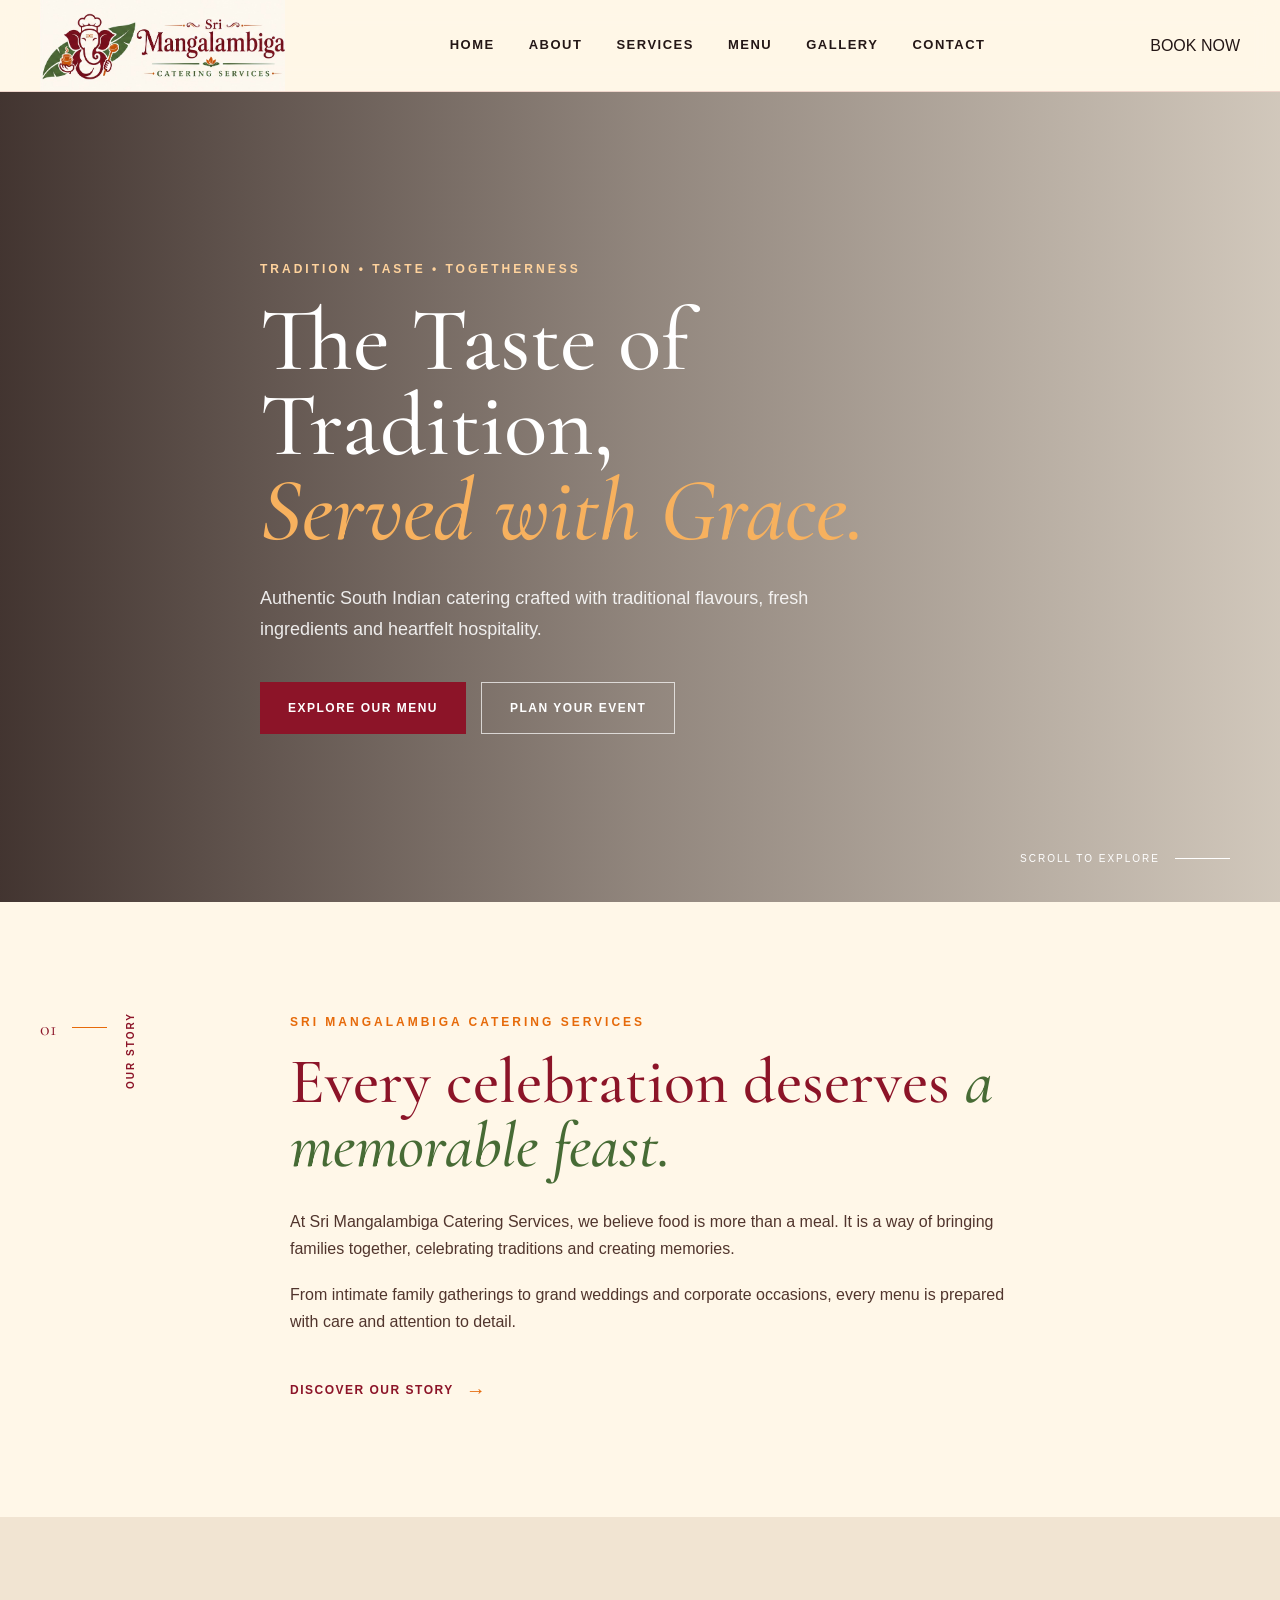
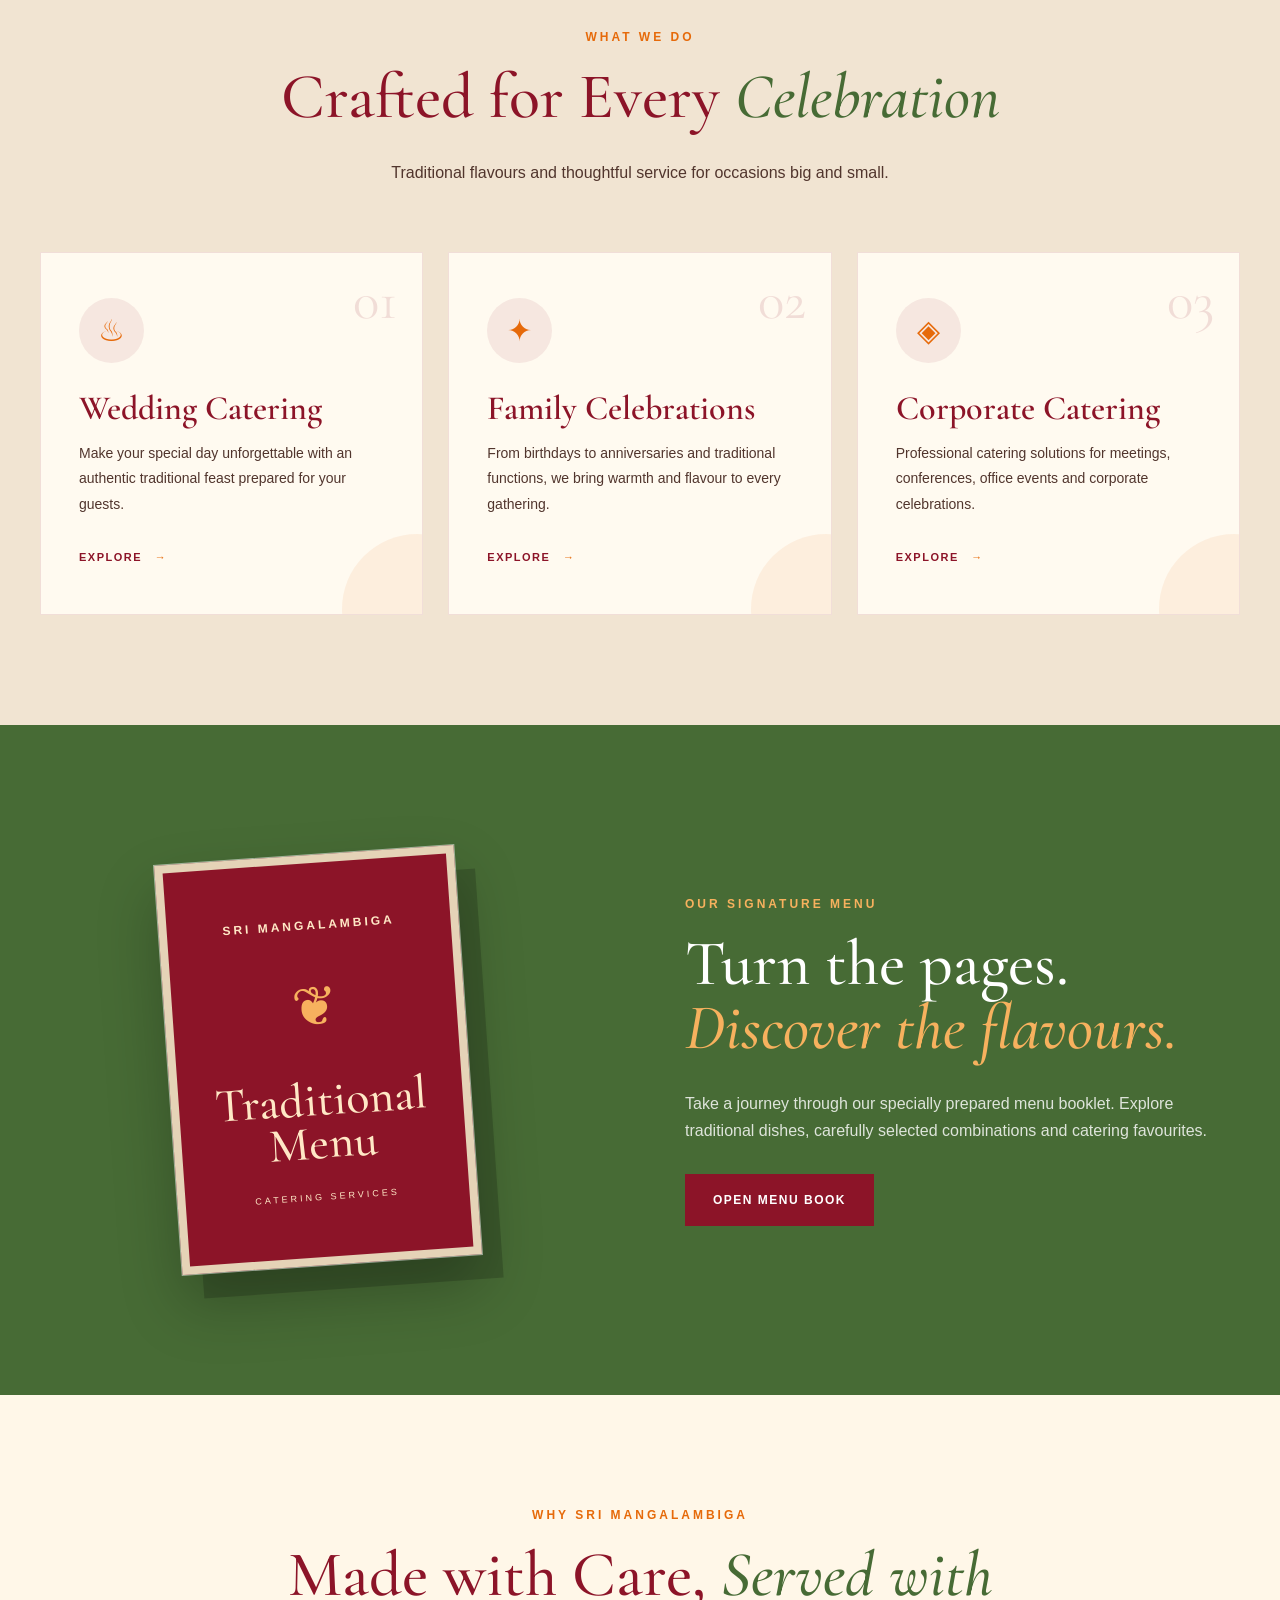
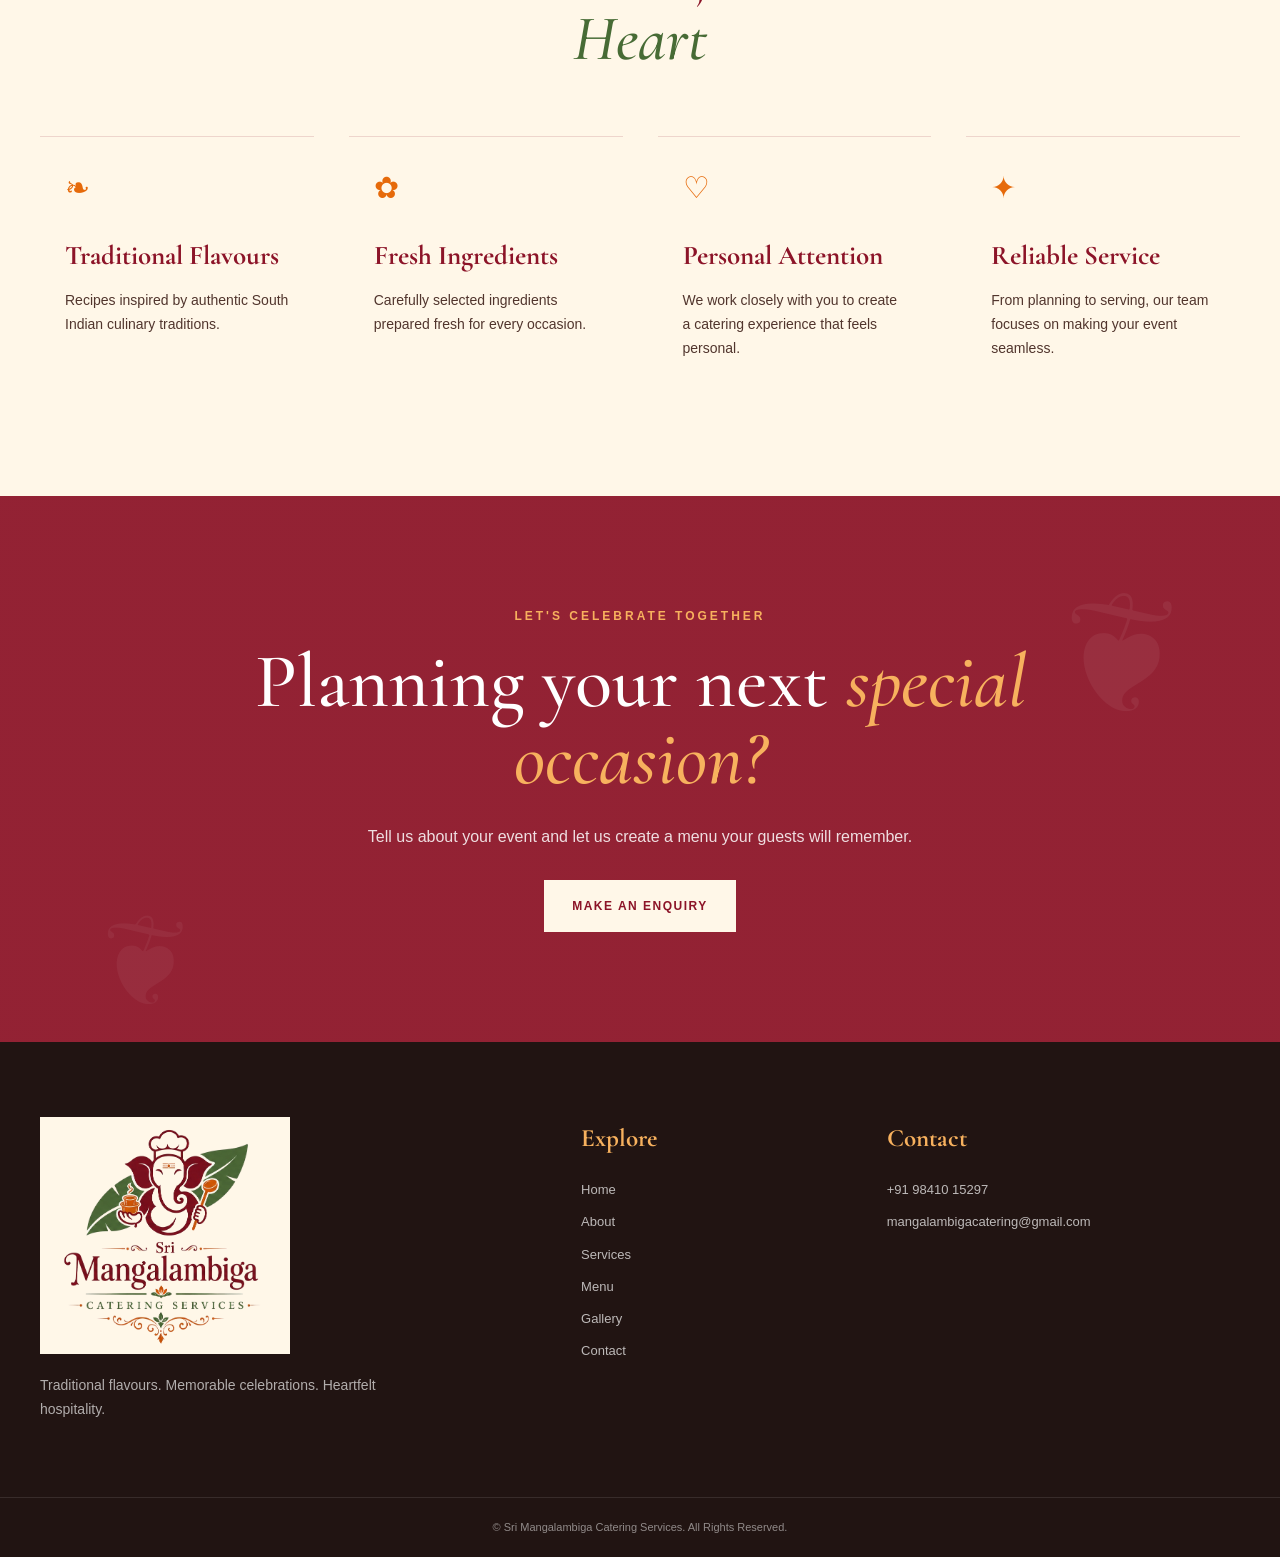
==== commit fb679669: "Update index.html" ====
--- a/index.html
+++ b/index.html
@@ -30,7 +30,7 @@
 
     <div class="container nav-container">
 
-        <a href="index.html" class="brand">
+        <a href="index.html" class="logo">
 
             <img src="images/logo-horizontal.png"
                  alt="Sri Mangalambiga Catering Services"
@@ -61,11 +61,13 @@
             <a href="gallery.html" class="nav-link">Gallery</a>
 
             <a href="contact.html" class="nav-link">Contact</a>
-
+           
+            
         </nav>
-
-    </div>
-
+     <a href="#contact" class="book-btn">BOOK NOW</a>
+            
+    </div>
+     
 </header>
 
 
@@ -559,6 +561,13 @@
                 mangalambigacatering@gmail.com
             </a>
 
+           <!-- <div class="footer-social">
+                  <a href="#"><i class="fab fa-facebook-f"></i></a>
+                  <a href="#"><i class="fab fa-instagram"></i></a>
+                  <a href="#"><i class="fab fa-whatsapp"></i></a>
+                  <a href="#"><i class="fab fa-youtube"></i></a>
+            </div>-->
+
         </div>
 
     </div>
--- a/style.css
+++ b/style.css
@@ -1,12 +1,38 @@
-/* =====================================================
-   SRI MANGALAMBIGA CATERING
-   PREMIUM TRADITIONAL WEBSITE
-===================================================== */
-
-
-/* =====================================================
+/* =========================================================
+   SRI MANGALAMBIGA CATERING SERVICES
+   MAIN WEBSITE STYLESHEET
+========================================================= */
+
+
+/* =========================================================
+   BRAND VARIABLES
+========================================================= */
+
+:root {
+
+    --maroon: #8C1428;
+    --orange: #E66A0A;
+    --green: #476B35;
+    --ivory: #FFF7E8;
+
+    --dark: #241716;
+    --brown: #51352D;
+    --cream: #F5EBDD;
+    --white: #FFFFFF;
+
+    --border: rgba(140, 20, 40, 0.15);
+
+    --serif: "Cormorant Garamond", Georgia, serif;
+    --sans: "DM Sans", Arial, sans-serif;
+
+    --container: 1200px;
+
+}
+
+
+/* =========================================================
    RESET
-===================================================== */
+========================================================= */
 
 * {
     margin: 0;
@@ -14,4554 +40,4053 @@
     box-sizing: border-box;
 }
 
+
 html {
     scroll-behavior: smooth;
 }
 
+
 body {
-    font-family: "Poppins", sans-serif;
-    color: #351412;
-    background: #fffaf0;
+
+    background: var(--ivory);
+
+    color: var(--dark);
+
+    font-family: var(--sans);
+
     line-height: 1.7;
-}
+
+    overflow-x: hidden;
+
+}
+
+
+img {
+    max-width: 100%;
+    display: block;
+}
+
 
 a {
     text-decoration: none;
     color: inherit;
 }
 
-img {
+
+button {
+    font-family: inherit;
+}
+
+
+/* =========================================================
+   CONTAINER
+========================================================= */
+
+.container {
+
+    width: min(
+        calc(100% - 40px),
+        var(--container)
+    );
+
+    margin: 0 auto;
+
+}
+
+
+/* =========================================================
+   HEADER
+========================================================= */
+
+.site-header {
+
+    position: sticky;
+
+    top: 0;
+
+    z-index: 1000;
+
+    background: rgba(255, 247, 232, 0.96);
+
+    backdrop-filter: blur(12px);
+
+    border-bottom: 1px solid var(--border);
+
+}
+
+
+.nav-container {
+
+    min-height: 90px;
+
+    display: flex;
+
+    align-items: center;
+
+    justify-content: space-between;
+
+    gap: 30px;
+
+}
+
+
+.brand {
+    display: flex;
+    align-items: center;
+}
+
+
+.brand-logo {
+
+    width: 245px;
+
+    height: auto;
+
+}
+
+
+/* =========================================================
+   NAVIGATION
+========================================================= */
+
+.main-nav {
+
+    display: flex;
+
+    align-items: center;
+
+    gap: 34px;
+
+}
+
+
+.nav-link {
+
+    position: relative;
+
+    color: var(--dark);
+
+    font-size: 13px;
+
+    font-weight: 600;
+
+    letter-spacing: 1.5px;
+
+    text-transform: uppercase;
+
+    padding: 10px 0;
+
+    transition: color 0.3s ease;
+
+}
+
+
+.nav-link::after {
+
+    content: "";
+
+    position: absolute;
+
+    left: 0;
+
+    bottom: 2px;
+
+    width: 0;
+
+    height: 2px;
+
+    background: var(--orange);
+
+    transition: width 0.3s ease;
+
+}
+
+
+.nav-link:hover,
+.nav-link.active {
+
+    color: var(--maroon);
+
+}
+
+
+.nav-link:hover::after,
+.nav-link.active::after {
+
     width: 100%;
+
+}
+
+
+/* =========================================================
+   MOBILE MENU BUTTON
+========================================================= */
+
+.menu-toggle {
+
+    display: none;
+
+    border: 0;
+
+    background: transparent;
+
+    cursor: pointer;
+
+    width: 44px;
+
+    height: 44px;
+
+}
+
+
+.menu-toggle span {
+
     display: block;
-}
-
-
-/* =====================================================
-   COLOUR SYSTEM
-===================================================== */
-
-:root {
-    --maroon: #741719;
-    --dark-maroon: #430b0d;
-    --deep-red: #8d1d1f;
-
-    --gold: #d9a52e;
-    --light-gold: #c99803;
-
-    --cream: #fff8e8;
-    --soft-cream: #fffdf7;
-    --beige: #f4e7ca;
-
-    --green: #4f713d;
-    --dark: #2d1210;
-
-    --text: #684b45;
-    --border: #ead8b3;
-}
-
-
-/* =====================================================
-   HEADER
-===================================================== */
-
-.header {
+
+    width: 25px;
+
+    height: 2px;
+
+    background: var(--maroon);
+
+    margin: 5px auto;
+
+    transition: 0.3s;
+
+}
+
+
+/* =========================================================
+   HERO
+========================================================= */
+
+.hero {
+
+    min-height: calc(100vh - 90px);
+
+    position: relative;
+
+    display: flex;
+
+    align-items: center;
+
+    background:
+
+        linear-gradient(
+            90deg,
+            rgba(25, 10, 8, 0.82),
+            rgba(25, 10, 8, 0.48),
+            rgba(25, 10, 8, 0.2)
+        ),
+
+        url("https://images.unsplash.com/photo-1601050690597-df0568f70950?auto=format&fit=crop&w=2000&q=85")
+        center / cover no-repeat;
+
+}
+
+
+.hero-content {
+
+    position: relative;
+
+    z-index: 2;
+
+    color: white;
+
+    padding: 100px 0;
+
+    max-width: 760px;
+
+}
+
+
+.eyebrow {
+
+    color: var(--orange);
+
+    font-size: 12px;
+
+    font-weight: 700;
+
+    letter-spacing: 3px;
+
+    text-transform: uppercase;
+
+    margin-bottom: 18px;
+
+}
+
+
+.hero .eyebrow {
+
+    color: #FFD39D;
+
+}
+
+
+.hero h1 {
+
+    font-family: var(--serif);
+
+    font-size: clamp(55px, 7vw, 95px);
+
+    font-weight: 500;
+
+    line-height: 0.95;
+
+    margin-bottom: 30px;
+
+}
+
+
+.hero h1 span {
+
+    display: block;
+
+    color: #F7B15E;
+
+    font-style: italic;
+
+}
+
+
+.hero-description {
+
+    max-width: 620px;
+
+    font-size: 18px;
+
+    color: rgba(255,255,255,0.88);
+
+    margin-bottom: 38px;
+
+}
+
+
+/* =========================================================
+   BUTTONS
+========================================================= */
+
+.hero-buttons {
+
+    display: flex;
+
+    flex-wrap: wrap;
+
+    gap: 15px;
+
+}
+
+
+.btn {
+
+    display: inline-flex;
+
+    justify-content: center;
+
+    align-items: center;
+
+    min-height: 52px;
+
+    padding: 0 28px;
+
+    font-size: 12px;
+
+    font-weight: 700;
+
+    letter-spacing: 1.5px;
+
+    text-transform: uppercase;
+
+    transition: all 0.3s ease;
+
+}
+
+
+.btn-primary {
+
+    background: var(--maroon);
+
+    color: white;
+
+}
+
+
+.btn-primary:hover {
+
+    background: var(--orange);
+
+    transform: translateY(-3px);
+
+}
+
+
+.btn-outline {
+
+    border: 1px solid rgba(255,255,255,0.7);
+
+    color: white;
+
+}
+
+
+.btn-outline:hover {
+
+    background: white;
+
+    color: var(--maroon);
+
+}
+
+
+.btn-light {
+
+    background: var(--ivory);
+
+    color: var(--maroon);
+
+}
+
+
+.btn-light:hover {
+
+    background: white;
+
+    transform: translateY(-3px);
+
+}
+
+
+/* =========================================================
+   HERO SCROLL
+========================================================= */
+
+.hero-scroll {
+
+    position: absolute;
+
+    bottom: 35px;
+
+    right: 50px;
+
+    color: white;
+
+    display: flex;
+
+    align-items: center;
+
+    gap: 15px;
+
+    font-size: 10px;
+
+    letter-spacing: 2px;
+
+    z-index: 3;
+
+}
+
+
+.scroll-line {
+
+    width: 55px;
+
+    height: 1px;
+
+    background: white;
+
+}
+
+
+/* =========================================================
+   SECTIONS
+========================================================= */
+
+.section-padding {
+
+    padding: 110px 0;
+
+}
+
+
+.intro {
+
+    background: var(--ivory);
+
+}
+
+
+.intro-grid {
+
+    display: grid;
+
+    grid-template-columns: 180px 1fr;
+
+    gap: 70px;
+
+}
+
+
+.section-label {
+
+    display: flex;
+
+    align-items: flex-start;
+
+    gap: 15px;
+
+    color: var(--maroon);
+
+}
+
+
+.section-label span {
+
+    font-family: var(--serif);
+
+    font-size: 20px;
+
+}
+
+
+.section-label div {
+
+    width: 35px;
+
+    height: 1px;
+
+    background: var(--orange);
+
+    margin-top: 15px;
+
+}
+
+
+.section-label p {
+
+    writing-mode: vertical-rl;
+
+    transform: rotate(180deg);
+
+    font-size: 10px;
+
+    letter-spacing: 2px;
+
+    font-weight: 700;
+
+}
+
+
+.intro-content {
+
+    max-width: 800px;
+
+}
+
+
+.intro-content h2,
+.section-heading h2,
+.menu-feature-content h2 {
+
+    font-family: var(--serif);
+
+    font-size: clamp(45px, 5vw, 70px);
+
+    line-height: 1;
+
+    font-weight: 500;
+
+    color: var(--maroon);
+
+    margin-bottom: 30px;
+
+}
+
+
+.intro-content h2 em,
+.section-heading h2 em,
+.menu-feature-content h2 em {
+
+    color: var(--green);
+
+    font-style: italic;
+
+}
+
+
+.intro-content > p:not(.eyebrow) {
+
+    color: var(--brown);
+
+    max-width: 720px;
+
+    margin-bottom: 18px;
+
+}
+
+
+.text-link {
+
+    display: inline-flex;
+
+    align-items: center;
+
+    gap: 12px;
+
+    margin-top: 20px;
+
+    color: var(--maroon);
+
+    font-size: 12px;
+
+    font-weight: 700;
+
+    letter-spacing: 1.5px;
+
+    text-transform: uppercase;
+
+}
+
+
+.text-link span {
+
+    color: var(--orange);
+
+    font-size: 20px;
+
+    transition: transform 0.3s ease;
+
+}
+
+
+.text-link:hover span {
+
+    transform: translateX(7px);
+
+}
+
+
+/* =========================================================
+   SERVICES
+========================================================= */
+
+.services-preview {
+
+    background: #F1E4D2;
+
+}
+
+
+.section-heading {
+
+    max-width: 750px;
+
+    margin-bottom: 65px;
+
+}
+
+
+.section-heading.centered {
+
+    text-align: center;
+
+    margin-left: auto;
+
+    margin-right: auto;
+
+}
+
+
+.section-heading > p:not(.eyebrow) {
+
+    color: var(--brown);
+
+}
+
+
+.service-cards {
+
+    display: grid;
+
+    grid-template-columns: repeat(3, 1fr);
+
+    gap: 25px;
+
+}
+
+
+.service-card {
+
+    background: var(--ivory);
+
+    padding: 42px 35px;
+
+    position: relative;
+
+    border: 1px solid rgba(140,20,40,0.08);
+
+    transition: all 0.4s ease;
+
+}
+
+
+.service-card:hover {
+
+    transform: translateY(-10px);
+
+    box-shadow:
+        0 20px 45px rgba(60,30,20,0.1);
+
+}
+
+
+.service-number {
+
+    position: absolute;
+
+    right: 25px;
+
+    top: 20px;
+
+    color: rgba(140,20,40,0.18);
+
+    font-family: var(--serif);
+
+    font-size: 50px;
+
+}
+
+
+.service-icon {
+
+    color: var(--orange);
+
+    font-size: 38px;
+
+    margin-bottom: 22px;
+
+}
+
+
+.service-card h3 {
+
+    font-family: var(--serif);
+
+    font-size: 32px;
+
+    font-weight: 600;
+
+    color: var(--maroon);
+
+    margin-bottom: 12px;
+
+}
+
+
+.service-card p {
+
+    color: var(--brown);
+
+    margin-bottom: 25px;
+
+}
+
+
+.service-card a {
+
+    color: var(--maroon);
+
+    font-size: 11px;
+
+    font-weight: 700;
+
+    letter-spacing: 1.5px;
+
+    text-transform: uppercase;
+
+}
+
+
+.service-card a span {
+
+    color: var(--orange);
+
+    margin-left: 8px;
+
+}
+
+
+/* =========================================================
+   MENU FEATURE
+========================================================= */
+
+.menu-feature {
+
+    background: var(--green);
+
+    color: white;
+
+}
+
+
+.menu-feature-grid {
+
+    display: grid;
+
+    grid-template-columns: 1fr 1fr;
+
+    align-items: center;
+
+    gap: 90px;
+
+}
+
+
+.menu-book-preview {
+
+    min-height: 450px;
+
+    position: relative;
+
+    display: flex;
+
+    justify-content: center;
+
+    align-items: center;
+
+}
+
+
+.book-cover {
+
+    width: 300px;
+
+    height: 410px;
+
+    background: var(--maroon);
+
+    border: 8px solid #E5D3B7;
+
+    outline: 1px solid rgba(255,255,255,0.5);
+
+    box-shadow:
+        20px 25px 0 rgba(0,0,0,0.18),
+        0 30px 60px rgba(0,0,0,0.25);
+
+    color: #FFE8C6;
+
+    display: flex;
+
+    flex-direction: column;
+
+    align-items: center;
+
+    justify-content: center;
+
+    text-align: center;
+
+    transform: rotate(-4deg);
+
+}
+
+
+.book-cover p {
+
+    font-size: 12px;
+
+    letter-spacing: 3px;
+
+    font-weight: 700;
+
+}
+
+
+.book-decoration {
+
+    font-size: 55px;
+
+    margin: 25px 0;
+
+    color: #F7B15E;
+
+}
+
+
+.book-cover h3 {
+
+    font-family: var(--serif);
+
+    font-size: 48px;
+
+    line-height: 0.9;
+
+    font-weight: 500;
+
+}
+
+
+.book-cover span {
+
+    margin-top: 25px;
+
+    font-size: 9px;
+
+    letter-spacing: 3px;
+
+}
+
+
+.menu-feature-content .eyebrow {
+
+    color: #F7B15E;
+
+}
+
+
+.menu-feature-content h2 {
+
+    color: white;
+
+}
+
+
+.menu-feature-content h2 em {
+
+    color: #F7B15E;
+
+}
+
+
+.menu-feature-content > p:not(.eyebrow) {
+
+    color: rgba(255,255,255,0.82);
+
+    margin-bottom: 30px;
+
+    max-width: 540px;
+
+}
+
+
+/* =========================================================
+   WHY US
+========================================================= */
+
+.why-us {
+
+    background: var(--ivory);
+
+}
+
+
+.features-grid {
+
+    display: grid;
+
+    grid-template-columns: repeat(4, 1fr);
+
+    gap: 35px;
+
+}
+
+
+.feature {
+
+    padding: 25px;
+
+    border-top: 1px solid var(--border);
+
+}
+
+
+.feature-icon {
+
+    color: var(--orange);
+
+    font-size: 30px;
+
+    display: block;
+
+    margin-bottom: 20px;
+
+}
+
+
+.feature h3 {
+
+    font-family: var(--serif);
+
+    color: var(--maroon);
+
+    font-size: 27px;
+
+    margin-bottom: 10px;
+
+}
+
+
+.feature p {
+
+    color: var(--brown);
+
+    font-size: 14px;
+
+}
+
+
+/* =========================================================
+   CTA
+========================================================= */
+
+.home-cta {
+
+    padding: 110px 0;
+
+    background:
+
+        linear-gradient(
+            rgba(140,20,40,0.94),
+            rgba(140,20,40,0.94)
+        ),
+
+        url("https://images.unsplash.com/photo-1515003197210-e0cd71810b5f?auto=format&fit=crop&w=1800&q=80")
+        center / cover;
+
+    color: white;
+
+    text-align: center;
+
+}
+
+
+.cta-content {
+
+    max-width: 800px;
+
+    margin: auto;
+
+}
+
+
+.cta-content .eyebrow {
+
+    color: #F7B15E;
+
+}
+
+
+.cta-content h2 {
+
+    font-family: var(--serif);
+
+    font-size: clamp(48px, 6vw, 78px);
+
+    line-height: 1;
+
+    font-weight: 500;
+
+    margin-bottom: 25px;
+
+}
+
+
+.cta-content h2 em {
+
+    color: #F7B15E;
+
+}
+
+
+.cta-content > p:not(.eyebrow) {
+
+    max-width: 600px;
+
+    margin: 0 auto 30px;
+
+    color: rgba(255,255,255,0.85);
+
+}
+
+
+/* =========================================================
+   FOOTER
+========================================================= */
+
+.site-footer {
+
+    background: #211412;
+
+    color: white;
+
+}
+
+
+.footer-grid {
+
+    display: grid;
+
+    grid-template-columns: 2fr 1fr 1.5fr;
+
+    gap: 70px;
+
+    padding: 75px 0;
+
+}
+
+
+.footer-brand img {
+
+    width: 250px;
+
+    background: var(--ivory);
+
+    padding: 8px;
+
+    margin-bottom: 20px;
+
+}
+
+
+.footer-brand p {
+
+    max-width: 350px;
+
+    color: rgba(255,255,255,0.65);
+
+    font-size: 14px;
+
+}
+
+
+.footer-column {
+
+    display: flex;
+
+    flex-direction: column;
+
+    align-items: flex-start;
+
+    gap: 10px;
+
+}
+
+
+.footer-column h4 {
+
+    font-family: var(--serif);
+
+    color: #F7B15E;
+
+    font-size: 25px;
+
+    margin-bottom: 10px;
+
+}
+
+
+.footer-column a {
+
+    color: rgba(255,255,255,0.7);
+
+    font-size: 13px;
+
+    transition: color 0.3s;
+
+}
+
+
+.footer-column a:hover {
+
+    color: white;
+
+}
+
+
+.footer-bottom {
+
+    border-top: 1px solid rgba(255,255,255,0.1);
+
+    padding: 20px 0;
+
+}
+
+
+.footer-bottom p {
+
+    color: rgba(255,255,255,0.5);
+
+    font-size: 11px;
+
+    text-align: center;
+
+}
+
+
+/* =========================================================
+   RESPONSIVE TABLET
+========================================================= */
+
+@media (max-width: 900px) {
+
+    .main-nav {
+
+        gap: 18px;
+
+    }
+
+
+    .brand-logo {
+
+        width: 200px;
+
+    }
+
+
+    .intro-grid {
+
+        grid-template-columns: 1fr;
+
+        gap: 30px;
+
+    }
+
+
+    .section-label {
+
+        display: none;
+
+    }
+
+
+    .service-cards {
+
+        grid-template-columns: 1fr 1fr;
+
+    }
+
+
+    .service-card:last-child {
+
+        grid-column: span 2;
+
+    }
+
+
+    .menu-feature-grid {
+
+        grid-template-columns: 1fr;
+
+        gap: 50px;
+
+    }
+
+
+    .features-grid {
+
+        grid-template-columns: 1fr 1fr;
+
+    }
+
+
+    .footer-grid {
+
+        grid-template-columns: 1fr 1fr;
+
+    }
+
+
+    .footer-brand {
+
+        grid-column: span 2;
+
+    }
+
+}
+
+
+/* =========================================================
+   MOBILE
+========================================================= */
+
+@media (max-width: 700px) {
+
+    .container {
+
+        width: min(
+            calc(100% - 30px),
+            var(--container)
+        );
+
+    }
+
+
+    .nav-container {
+
+        min-height: 75px;
+
+    }
+
+
+    .brand-logo {
+
+        width: 185px;
+
+    }
+
+
+    .menu-toggle {
+
+        display: block;
+
+        position: relative;
+
+        z-index: 1001;
+
+    }
+
+
+    .main-nav {
+
+        position: fixed;
+
+        top: 75px;
+
+        right: -100%;
+
+        width: 100%;
+
+        height: calc(100vh - 75px);
+
+        background: var(--ivory);
+
+        display: flex;
+
+        flex-direction: column;
+
+        justify-content: flex-start;
+
+        align-items: center;
+
+        padding: 55px 20px;
+
+        gap: 25px;
+
+        transition: right 0.35s ease;
+
+    }
+
+
+    .main-nav.open {
+
+        right: 0;
+
+    }
+
+
+    .nav-link {
+
+        font-size: 16px;
+
+    }
+
+
+    .hero {
+
+        min-height: 720px;
+
+    }
+
+
+    .hero-content {
+
+        padding: 70px 0;
+
+    }
+
+
+    .hero h1 {
+
+        font-size: 57px;
+
+    }
+
+
+    .hero-description {
+
+        font-size: 16px;
+
+    }
+
+
+    .hero-scroll {
+
+        display: none;
+
+    }
+
+
+    .section-padding {
+
+        padding: 75px 0;
+
+    }
+
+
+    .intro-content h2,
+    .section-heading h2,
+    .menu-feature-content h2 {
+
+        font-size: 48px;
+
+    }
+
+
+    .service-cards {
+
+        grid-template-columns: 1fr;
+
+    }
+
+
+    .service-card:last-child {
+
+        grid-column: auto;
+
+    }
+
+
+    .menu-book-preview {
+
+        min-height: 400px;
+
+    }
+
+
+    .book-cover {
+
+        width: 255px;
+
+        height: 350px;
+
+    }
+
+
+    .book-cover h3 {
+
+        font-size: 40px;
+
+    }
+
+
+    .features-grid {
+
+        grid-template-columns: 1fr;
+
+    }
+
+
+    .footer-grid {
+
+        grid-template-columns: 1fr;
+
+        gap: 45px;
+
+    }
+
+
+    .footer-brand {
+
+        grid-column: auto;
+
+    }
+
+
+    .footer-brand img {
+
+        width: 210px;
+
+    }
+
+
+    .hero-buttons {
+
+        flex-direction: column;
+
+        align-items: stretch;
+
+    }
+
+
+    .hero-buttons .btn {
+
+        width: 100%;
+
+    }
+
+}
+
+
+/* =========================================================
+   SMALL MOBILE
+========================================================= */
+
+@media (max-width: 400px) {
+
+    .brand-logo {
+
+        width: 165px;
+
+    }
+
+
+    .hero h1 {
+
+        font-size: 49px;
+
+    }
+
+
+    .intro-content h2,
+    .section-heading h2,
+    .menu-feature-content h2 {
+
+        font-size: 42px;
+
+    }
+
+
+    .book-cover {
+
+        width: 230px;
+
+        height: 325px;
+
+    }
+
+}
+
+
+/* =========================================================
+   ACCESSIBILITY
+========================================================= */
+
+:focus-visible {
+
+    outline: 3px solid var(--orange);
+
+    outline-offset: 4px;
+
+}
+
+
+/* =========================================================
+   REDUCED MOTION
+========================================================= */
+
+@media (prefers-reduced-motion: reduce) {
+
+    *,
+    *::before,
+    *::after {
+
+        scroll-behavior: auto !important;
+
+        transition-duration: 0.01ms !important;
+
+        animation-duration: 0.01ms !important;
+
+    }
+
+}
+/* =========================================================
+   INNER PAGE HERO
+========================================================= */
+
+.page-hero {
+
+    background:
+        linear-gradient(
+            rgba(71, 107, 53, 0.94),
+            rgba(71, 107, 53, 0.94)
+        );
+
+    color: white;
+
+    padding: 120px 0;
+
+}
+
+
+.page-hero .eyebrow {
+
+    color: #F7B15E;
+
+}
+
+
+.page-hero h1 {
+
+    max-width: 850px;
+
+    font-family: var(--serif);
+
+    font-size: clamp(55px, 7vw, 90px);
+
+    line-height: 0.95;
+
+    font-weight: 500;
+
+}
+
+
+.page-hero h1 em {
+
+    color: #F7B15E;
+
+}
+
+
+.page-hero > div > p:last-child {
+
+    max-width: 600px;
+
+    margin-top: 30px;
+
+    color: rgba(255,255,255,0.82);
+
+    font-size: 17px;
+
+}
+
+
+/* =========================================================
+   ABOUT HIGHLIGHT
+========================================================= */
+
+.about-highlight {
+
+    display: grid;
+
+    grid-template-columns: 1fr 1fr;
+
+    min-height: 650px;
+
+}
+
+
+.about-image {
+
+    min-height: 600px;
+
+    overflow: hidden;
+
+}
+
+
+.about-image img {
+
     width: 100%;
-    min-height: 92px;
-
-    padding: 10px 6%;
+
+    height: 100%;
+
+    object-fit: cover;
+
+    transition: transform 0.8s ease;
+
+}
+
+
+.about-image:hover img {
+
+    transform: scale(1.05);
+
+}
+
+
+.about-highlight-content {
+
+    background: var(--maroon);
+
+    color: white;
+
+    padding: 90px;
+
+    display: flex;
+
+    flex-direction: column;
+
+    justify-content: center;
+
+}
+
+
+.about-highlight-content .eyebrow {
+
+    color: #F7B15E;
+
+}
+
+
+.about-highlight-content h2 {
+
+    font-family: var(--serif);
+
+    font-size: clamp(45px, 5vw, 68px);
+
+    line-height: 0.95;
+
+    font-weight: 500;
+
+    margin-bottom: 30px;
+
+}
+
+
+.about-highlight-content h2 em {
+
+    color: #F7B15E;
+
+}
+
+
+.about-highlight-content > p:not(.eyebrow) {
+
+    max-width: 600px;
+
+    color: rgba(255,255,255,0.82);
+
+    margin-bottom: 15px;
+
+}
+
+
+.about-points {
+
+    margin-top: 30px;
+
+    border-top: 1px solid rgba(255,255,255,0.2);
+
+}
+
+
+.about-points div {
+
+    display: flex;
+
+    align-items: center;
+
+    gap: 20px;
+
+    padding: 16px 0;
+
+    border-bottom: 1px solid rgba(255,255,255,0.2);
+
+}
+
+
+.about-points strong {
+
+    color: #F7B15E;
+
+    font-family: var(--serif);
+
+    font-size: 22px;
+
+}
+
+
+.about-points span {
+
+    font-size: 13px;
+
+    letter-spacing: 1px;
+
+    text-transform: uppercase;
+
+}
+
+
+/* =========================================================
+   VALUES
+========================================================= */
+
+.values-section {
+
+    background: #F1E4D2;
+
+}
+
+
+.values-grid {
+
+    display: grid;
+
+    grid-template-columns: repeat(4, 1fr);
+
+    gap: 20px;
+
+}
+
+
+.value-card {
+
+    background: var(--ivory);
+
+    padding: 40px 30px;
+
+    min-height: 280px;
+
+    border-bottom: 3px solid var(--orange);
+
+    transition: 0.35s ease;
+
+}
+
+
+.value-card:hover {
+
+    transform: translateY(-8px);
+
+    border-bottom-color: var(--maroon);
+
+}
+
+
+.value-card > span {
+
+    font-family: var(--serif);
+
+    color: var(--orange);
+
+    font-size: 22px;
+
+}
+
+
+.value-card h3 {
+
+    color: var(--maroon);
+
+    font-family: var(--serif);
+
+    font-size: 34px;
+
+    margin: 25px 0 12px;
+
+}
+
+
+.value-card p {
+
+    color: var(--brown);
+
+    font-size: 14px;
+
+}
+
+
+/* =========================================================
+   INNER PAGE MOBILE
+========================================================= */
+
+@media (max-width: 900px) {
+
+    .about-highlight {
+
+        grid-template-columns: 1fr;
+
+    }
+
+
+    .about-image {
+
+        min-height: 450px;
+
+    }
+
+
+    .about-highlight-content {
+
+        padding: 70px 35px;
+
+    }
+
+
+    .values-grid {
+
+        grid-template-columns: 1fr 1fr;
+
+    }
+
+}
+
+
+@media (max-width: 600px) {
+
+    .page-hero {
+
+        padding: 80px 0;
+
+    }
+
+
+    .page-hero h1 {
+
+        font-size: 53px;
+
+    }
+
+
+    .about-image {
+
+        min-height: 350px;
+
+    }
+
+
+    .about-highlight-content {
+
+        padding: 60px 25px;
+
+    }
+
+
+    .values-grid {
+
+        grid-template-columns: 1fr;
+
+    }
+
+}
+/* =========================================================
+   SERVICES PAGE
+========================================================= */
+
+/* Service page background */
+body {
+    background-color: var(--ivory);
+}
+
+
+/* =========================================================
+   SERVICES PAGE HERO
+========================================================= */
+
+.page-hero {
+    position: relative;
+    overflow: hidden;
+    background:
+        linear-gradient(
+            135deg,
+            var(--green),
+            #344f29
+        );
+}
+
+.page-hero::before {
+    content: "✦";
+    position: absolute;
+    right: 8%;
+    top: 15%;
+    font-family: var(--serif);
+    font-size: 180px;
+    color: rgba(255, 255, 255, 0.05);
+}
+
+.page-hero::after {
+    content: "";
+    position: absolute;
+    left: 0;
+    bottom: 0;
+    width: 100%;
+    height: 1px;
+    background: rgba(255,255,255,0.2);
+}
+
+.page-hero .container {
+    position: relative;
+    z-index: 2;
+}
+
+
+/* =========================================================
+   SERVICE CARD SECTION
+========================================================= */
+
+.section-padding > .container > .service-cards {
+    margin-top: 10px;
+}
+
+
+/* =========================================================
+   SERVICE CARDS
+========================================================= */
+
+.service-card {
+    position: relative;
+    overflow: hidden;
+
+    background: #fffaf0;
+
+    border: 1px solid rgba(140, 20, 40, 0.12);
+
+    padding: 45px 38px;
+
+    min-height: 360px;
+
+    transition:
+        transform 0.4s ease,
+        box-shadow 0.4s ease,
+        border-color 0.4s ease;
+}
+
+
+/* Decorative circle */
+
+.service-card::before {
+    content: "";
+
+    position: absolute;
+
+    width: 150px;
+    height: 150px;
+
+    border-radius: 50%;
+
+    right: -70px;
+    bottom: -70px;
+
+    background: rgba(230, 106, 10, 0.08);
+
+    transition: transform 0.5s ease;
+}
+
+
+.service-card:hover::before {
+    transform: scale(1.5);
+}
+
+
+.service-card:hover {
+    transform: translateY(-12px);
+
+    border-color: rgba(230, 106, 10, 0.35);
+
+    box-shadow:
+        0 25px 50px rgba(50, 25, 15, 0.12);
+}
+
+
+/* =========================================================
+   SERVICE NUMBER
+========================================================= */
+
+.service-number {
+    position: absolute;
+
+    top: 20px;
+    right: 25px;
+
+    font-family: var(--serif);
+
+    font-size: 55px;
+
+    line-height: 1;
+
+    color: rgba(140, 20, 40, 0.12);
+
+    transition: color 0.3s ease;
+}
+
+
+.service-card:hover .service-number {
+    color: rgba(230, 106, 10, 0.25);
+}
+
+
+/* =========================================================
+   SERVICE ICON
+========================================================= */
+
+.service-icon {
+    width: 65px;
+    height: 65px;
+
+    display: flex;
+
+    align-items: center;
+    justify-content: center;
+
+    border-radius: 50%;
+
+    background: rgba(140, 20, 40, 0.08);
+
+    color: var(--orange);
+
+    font-size: 30px;
+
+    margin-bottom: 28px;
+
+    transition:
+        background 0.3s ease,
+        transform 0.3s ease;
+}
+
+
+.service-card:hover .service-icon {
+    background: var(--maroon);
+
+    color: #fff;
+
+    transform: rotate(8deg);
+}
+
+
+/* =========================================================
+   SERVICE TITLE
+========================================================= */
+
+.service-card h3 {
+    position: relative;
+
+    font-family: var(--serif);
+
+    font-size: 34px;
+
+    line-height: 1.05;
+
+    font-weight: 600;
+
+    color: var(--maroon);
+
+    margin-bottom: 15px;
+}
+
+
+.service-card p {
+    position: relative;
+
+    max-width: 420px;
+
+    color: var(--brown);
+
+    font-size: 14px;
+
+    line-height: 1.8;
+}
+
+
+/* =========================================================
+   SERVICE GRID
+========================================================= */
+
+.service-cards {
+    display: grid;
+
+    grid-template-columns: repeat(3, 1fr);
+
+    gap: 25px;
+}
+
+
+/* =========================================================
+   SERVICE PROCESS SECTION
+========================================================= */
+
+.values-section {
+    position: relative;
+
+    background:
+        linear-gradient(
+            135deg,
+            #F3E7D5,
+            #FFF7E8
+        );
+}
+
+
+.values-section::before {
+    content: "SRI MANGALAMBIGA";
+
+    position: absolute;
+
+    left: -30px;
+    top: 50%;
+
+    transform: rotate(-90deg);
+
+    font-family: var(--serif);
+
+    font-size: 12px;
+
+    letter-spacing: 5px;
+
+    color: rgba(140, 20, 40, 0.15);
+}
+
+
+/* =========================================================
+   PROCESS CARDS
+========================================================= */
+
+.values-grid {
+    display: grid;
+
+    grid-template-columns: repeat(4, 1fr);
+
+    gap: 20px;
+}
+
+
+.value-card {
+    position: relative;
+
+    background: var(--ivory);
+
+    padding: 40px 30px;
+
+    min-height: 300px;
+
+    border: 1px solid rgba(140, 20, 40, 0.08);
+
+    border-bottom: 4px solid var(--orange);
+
+    transition:
+        transform 0.35s ease,
+        box-shadow 0.35s ease;
+}
+
+
+.value-card:hover {
+    transform: translateY(-10px);
+
+    box-shadow:
+        0 20px 40px rgba(50, 25, 15, 0.10);
+}
+
+
+.value-card > span {
+    display: inline-flex;
+
+    align-items: center;
+    justify-content: center;
+
+    width: 42px;
+    height: 42px;
+
+    border-radius: 50%;
+
+    background: var(--maroon);
+
+    color: white;
+
+    font-family: var(--serif);
+
+    font-size: 18px;
+}
+
+
+.value-card h3 {
+    font-family: var(--serif);
+
+    color: var(--maroon);
+
+    font-size: 34px;
+
+    line-height: 1;
+
+    margin: 28px 0 15px;
+}
+
+
+.value-card p {
+    color: var(--brown);
+
+    font-size: 14px;
+
+    line-height: 1.8;
+}
+
+
+/* =========================================================
+   SERVICES CTA
+========================================================= */
+
+.home-cta {
+    position: relative;
+
+    overflow: hidden;
+}
+
+
+.home-cta::before {
+    content: "❦";
+
+    position: absolute;
+
+    right: 8%;
+    top: 20px;
+
+    font-family: var(--serif);
+
+    font-size: 160px;
+
+    color: rgba(255,255,255,0.06);
+}
+
+
+.home-cta::after {
+    content: "❦";
+
+    position: absolute;
+
+    left: 8%;
+    bottom: -20px;
+
+    font-family: var(--serif);
+
+    font-size: 120px;
+
+    color: rgba(255,255,255,0.05);
+}
+
+
+.cta-content {
+    position: relative;
+
+    z-index: 2;
+}
+
+
+/* =========================================================
+   SERVICES PAGE TABLET
+========================================================= */
+
+@media (max-width: 1000px) {
+
+    .service-cards {
+        grid-template-columns: repeat(2, 1fr);
+    }
+
+    .values-grid {
+        grid-template-columns: repeat(2, 1fr);
+    }
+
+}
+
+
+/* =========================================================
+   SERVICES PAGE MOBILE
+========================================================= */
+
+@media (max-width: 700px) {
+
+    .page-hero {
+        padding: 85px 0;
+    }
+
+
+    .page-hero h1 {
+        font-size: 55px;
+    }
+
+
+    .service-cards {
+        grid-template-columns: 1fr;
+
+        gap: 18px;
+    }
+
+
+    .service-card {
+        min-height: auto;
+
+        padding: 38px 28px;
+    }
+
+
+    .service-card h3 {
+        font-size: 31px;
+    }
+
+
+    .service-number {
+        font-size: 48px;
+
+        top: 18px;
+        right: 20px;
+    }
+
+
+    .values-grid {
+        grid-template-columns: 1fr;
+
+        gap: 18px;
+    }
+
+
+    .value-card {
+        min-height: 250px;
+
+        padding: 35px 28px;
+    }
+
+
+    .values-section::before {
+        display: none;
+    }
+
+
+    .home-cta {
+        padding: 80px 0;
+    }
+
+}
+
+
+/* =========================================================
+   SMALL MOBILE
+========================================================= */
+
+@media (max-width: 400px) {
+
+    .page-hero h1 {
+        font-size: 47px;
+    }
+
+
+    .service-card {
+        padding: 32px 23px;
+    }
+
+
+    .service-card h3 {
+        font-size: 28px;
+    }
+
+
+    .service-icon {
+        width: 58px;
+        height: 58px;
+
+        font-size: 26px;
+    }
+
+
+    .value-card h3 {
+        font-size: 30px;
+    }
+
+}
+/* =========================================================
+   MENU PAGE
+   ========================================================= */
+
+.menu-page-hero {
+    background:
+        linear-gradient(
+            135deg,
+            rgba(71, 107, 53, 0.97),
+            rgba(52, 79, 41, 0.98)
+        );
+}
+
+.menu-intro {
+    padding: 80px 20px 45px;
+    text-align: center;
+    background: var(--ivory);
+}
+
+.menu-intro .container {
+    max-width: 850px;
+    margin: auto;
+}
+
+.menu-intro h2 {
+    margin: 10px 0 15px;
+    color: var(--maroon);
+}
+
+.menu-intro p {
+    max-width: 700px;
+    margin: auto;
+    color: #665b51;
+    line-height: 1.8;
+}
+
+
+/* =========================================================
+   DIGITAL MENU BOOK
+   ========================================================= */
+
+.digital-menu-section {
+    padding: 55px 20px 90px;
+    background:
+        radial-gradient(
+            circle at center,
+            #fffdf8 0%,
+            var(--ivory) 55%,
+            #f7ead5 100%
+        );
+    overflow: hidden;
+}
+
+.menu-book-wrapper {
+    max-width: 1100px;
+    margin: auto;
+
+    display: flex;
+    align-items: center;
+    justify-content: center;
+    gap: 35px;
+}
+
+
+/* Book */
+
+.menu-book {
+    position: relative;
+
+    width: min(680px, 75vw);
+    aspect-ratio: 510 / 680;
+
+    perspective: 1800px;
+
+    background: #ffffff;
+
+    border-radius: 4px;
+
+    box-shadow:
+        0 25px 60px rgba(80, 45, 20, 0.22),
+        0 8px 20px rgba(80, 45, 20, 0.12);
+
+    overflow: hidden;
+}
+
+
+/* Page */
+
+.book-page {
+    position: relative;
+
+    width: 100%;
+    height: 100%;
+
+    background: #ffffff;
+
+    transform-origin: left center;
+
+    overflow: hidden;
+}
+
+
+/* Menu Image */
+
+.book-page img {
+    width: 100%;
+    height: 100%;
+
+    display: block;
+
+    object-fit: contain;
+
+    background: #ffffff;
+
+    user-select: none;
+    -webkit-user-drag: none;
+}
+
+
+/* =========================================================
+   PAGE TURN ANIMATION
+   ========================================================= */
+
+.menu-book.turn-next .book-page {
+    animation: pageTurnNext 0.65s ease-in-out;
+}
+
+.menu-book.turn-prev .book-page {
+    animation: pageTurnPrev 0.65s ease-in-out;
+}
+
+
+@keyframes pageTurnNext {
+
+    0% {
+        transform: rotateY(0deg);
+    }
+
+    45% {
+        transform: rotateY(-90deg);
+    }
+
+    100% {
+        transform: rotateY(0deg);
+    }
+
+}
+
+
+@keyframes pageTurnPrev {
+
+    0% {
+        transform: rotateY(0deg);
+    }
+
+    45% {
+        transform: rotateY(90deg);
+    }
+
+    100% {
+        transform: rotateY(0deg);
+    }
+
+}
+
+
+/* =========================================================
+   BOOK CONTROLS
+   ========================================================= */
+
+.book-control {
+    width: 58px;
+    height: 58px;
+
+    border: 2px solid var(--maroon);
+    border-radius: 50%;
+
+    background: var(--ivory);
+    color: var(--maroon);
+
+    font-size: 42px;
+    line-height: 1;
+
+    display: flex;
+    align-items: center;
+    justify-content: center;
+
+    cursor: pointer;
+
+    transition:
+        background 0.3s ease,
+        color 0.3s ease,
+        transform 0.3s ease,
+        box-shadow 0.3s ease;
+}
+
+
+.book-control:hover {
+    background: var(--maroon);
+    color: #ffffff;
+
+    transform: scale(1.1);
+
+    box-shadow:
+        0 8px 20px rgba(140, 20, 40, 0.25);
+}
+
+
+.book-control:active {
+    transform: scale(0.95);
+}
+
+
+.book-control:disabled {
+    opacity: 0.35;
+    cursor: not-allowed;
+    transform: none;
+    box-shadow: none;
+}
+
+
+/* =========================================================
+   PAGE INFORMATION
+   ========================================================= */
+
+.book-information {
+    max-width: 680px;
+
+    margin: 30px auto 0;
 
     display: flex;
     align-items: center;
     justify-content: space-between;
 
-    gap: 25px;
-
-    background: rgba(255, 248, 232, 0.97);
-
-    border-bottom: 1px solid var(--border);
-
-    position: sticky;
-    top: 0;
-
-    z-index: 1000;
-
-    backdrop-filter: blur(10px);
-}
-
-
-/* =====================================================
-   LOGO
-===================================================== */
-
-.logo-area {
+    gap: 20px;
+}
+
+
+.page-counter {
     display: flex;
     align-items: center;
-
-    gap: 13px;
-
-    flex-shrink: 0;
-}
-
-.logo-circle {
-    width: 66px;
-    height: 66px;
-
-    border-radius: 50%;
-
+    gap: 8px;
+
+    color: var(--maroon);
+
+    font-family: "Cormorant Garamond", serif;
+
+    font-size: 24px;
+    font-weight: 700;
+}
+
+
+.page-divider {
+    color: var(--orange);
+}
+
+
+.book-hint {
+    color: #776d63;
+
+    font-size: 14px;
+}
+
+
+.mobile-hint {
+    display: none;
+}
+
+
+/* =========================================================
+   BOOK ACTION BUTTONS
+   ========================================================= */
+
+.book-actions {
+    margin-top: 30px;
+
+    display: flex;
+    justify-content: center;
+    align-items: center;
+
+    gap: 14px;
+
+    flex-wrap: wrap;
+}
+
+
+.book-action-btn {
+    padding: 12px 22px;
+
+    border: 1px solid var(--maroon);
+    border-radius: 4px;
+
+    background: transparent;
+    color: var(--maroon);
+
+    font-family: "DM Sans", sans-serif;
+
+    font-size: 14px;
+    font-weight: 600;
+
+    text-decoration: none;
+
+    cursor: pointer;
+
+    transition:
+        background 0.3s ease,
+        color 0.3s ease,
+        transform 0.3s ease;
+}
+
+
+.book-action-btn:hover {
     background: var(--maroon);
-
-    border: 3px solid var(--gold);
+    color: #ffffff;
+
+    transform: translateY(-2px);
+}
+
+
+.primary-book-btn {
+    background: var(--orange);
+    border-color: var(--orange);
+    color: #ffffff;
+}
+
+
+.primary-book-btn:hover {
+    background: var(--maroon);
+    border-color: var(--maroon);
+}
+
+
+/* =========================================================
+   MENU CTA
+   ========================================================= */
+
+.menu-cta {
+    background:
+        linear-gradient(
+            135deg,
+            var(--maroon),
+            #68101e
+        );
+}
+
+
+/* =========================================================
+   TOUCH / SWIPE
+   ========================================================= */
+
+.menu-book {
+    touch-action: pan-y;
+}
+
+
+/* =========================================================
+   TABLET
+   ========================================================= */
+
+@media (max-width: 900px) {
+
+    .menu-book-wrapper {
+        gap: 20px;
+    }
+
+    .menu-book {
+        width: min(600px, 70vw);
+    }
+
+    .book-control {
+        width: 50px;
+        height: 50px;
+
+        font-size: 36px;
+    }
+
+}
+
+
+/* =========================================================
+   MOBILE
+   ========================================================= */
+
+@media (max-width: 700px) {
+
+    .menu-intro {
+        padding: 60px 20px 30px;
+    }
+
+
+    .digital-menu-section {
+        padding: 35px 15px 65px;
+    }
+
+
+    .menu-book-wrapper {
+        gap: 10px;
+    }
+
+
+    .menu-book {
+        width: calc(100vw - 90px);
+
+        max-width: 500px;
+
+        box-shadow:
+            0 15px 35px rgba(80, 45, 20, 0.20);
+    }
+
+
+    .book-control {
+        flex-shrink: 0;
+
+        width: 42px;
+        height: 42px;
+
+        font-size: 30px;
+
+        border-width: 1px;
+    }
+
+
+    .book-information {
+        margin-top: 22px;
+
+        flex-direction: column;
+
+        justify-content: center;
+
+        text-align: center;
+
+        gap: 8px;
+    }
+
+
+    .book-hint {
+        font-size: 12px;
+    }
+
+
+    .desktop-hint {
+        display: none;
+    }
+
+
+    .mobile-hint {
+        display: inline;
+    }
+
+
+    .book-actions {
+        margin-top: 25px;
+
+        flex-direction: column;
+
+        width: 100%;
+    }
+
+
+    .book-action-btn {
+        width: min(280px, 90%);
+
+        text-align: center;
+    }
+
+}
+
+
+/* =========================================================
+   SMALL MOBILE
+   ========================================================= */
+
+@media (max-width: 420px) {
+
+    .menu-book {
+        width: calc(100vw - 78px);
+    }
+
+
+    .book-control {
+        width: 35px;
+        height: 35px;
+
+        font-size: 25px;
+    }
+
+
+    .page-counter {
+        font-size: 21px;
+    }
+
+}
+/* =========================================================
+   GALLERY PAGE
+   ========================================================= */
+
+.gallery-page-hero {
+    background:
+        linear-gradient(
+            135deg,
+            rgba(140, 20, 40, 0.97),
+            rgba(104, 16, 30, 0.98)
+        );
+}
+
+
+/* =========================================================
+   GALLERY INTRO
+   ========================================================= */
+
+.gallery-intro {
+    padding: 80px 20px 45px;
+    text-align: center;
+    background: var(--ivory);
+}
+
+.gallery-intro .container {
+    max-width: 850px;
+    margin: auto;
+}
+
+.gallery-intro h2 {
+    max-width: 700px;
+    margin: 10px auto 15px;
+    color: var(--maroon);
+}
+
+.gallery-intro p {
+    max-width: 680px;
+    margin: auto;
+    color: #665b51;
+    line-height: 1.8;
+}
+
+
+/* =========================================================
+   GALLERY SECTION
+   ========================================================= */
+
+.gallery-section {
+    padding: 45px 20px 90px;
+    background: var(--ivory);
+}
+
+.gallery-grid {
+    max-width: 1200px;
+    margin: auto;
+
+    display: grid;
+
+    grid-template-columns:
+        repeat(3, 1fr);
+
+    grid-auto-rows: 280px;
+
+    gap: 18px;
+}
+
+
+/* =========================================================
+   GALLERY ITEM
+   ========================================================= */
+
+.gallery-item {
+    position: relative;
 
     overflow: hidden;
+
+    border-radius: 8px;
+
+    background: #eee;
+
+    cursor: pointer;
+
+    box-shadow:
+        0 10px 30px rgba(60, 35, 20, 0.10);
+
+    transition:
+        transform 0.4s ease,
+        box-shadow 0.4s ease;
+}
+
+
+/* Make selected images larger */
+
+.gallery-item:nth-child(1) {
+    grid-row: span 2;
+}
+
+.gallery-item:nth-child(5) {
+    grid-column: span 2;
+}
+
+.gallery-item:nth-child(7) {
+    grid-row: span 2;
+}
+
+
+/* Image */
+
+.gallery-item img {
+    width: 100%;
+    height: 100%;
+
+    display: block;
+
+    object-fit: cover;
+
+    transition:
+        transform 0.7s ease,
+        filter 0.5s ease;
+}
+
+
+/* Hover */
+
+.gallery-item:hover {
+    transform: translateY(-5px);
+
+    box-shadow:
+        0 18px 40px rgba(60, 35, 20, 0.18);
+}
+
+
+.gallery-item:hover img {
+    transform: scale(1.08);
+
+    filter: brightness(0.72);
+}
+
+
+/* =========================================================
+   GALLERY OVERLAY
+   ========================================================= */
+
+.gallery-overlay {
+    position: absolute;
+
+    left: 0;
+    right: 0;
+    bottom: 0;
+
+    padding: 45px 22px 22px;
+
+    background:
+        linear-gradient(
+            to top,
+            rgba(30, 15, 10, 0.75),
+            rgba(30, 15, 10, 0)
+        );
+
+    color: #ffffff;
+
+    opacity: 0;
+
+    transform: translateY(15px);
+
+    transition:
+        opacity 0.4s ease,
+        transform 0.4s ease;
+}
+
+
+.gallery-item:hover .gallery-overlay {
+    opacity: 1;
+
+    transform: translateY(0);
+}
+
+
+.gallery-overlay span {
+    font-family:
+        "Cormorant Garamond",
+        serif;
+
+    font-size: 22px;
+
+    font-weight: 600;
+
+    letter-spacing: 0.5px;
+}
+
+
+/* =========================================================
+   LIGHTBOX
+   ========================================================= */
+
+.gallery-lightbox {
+    position: fixed;
+
+    inset: 0;
+
+    z-index: 9999;
+
+    display: flex;
+
+    align-items: center;
+    justify-content: center;
+
+    padding: 30px;
+
+    background:
+        rgba(30, 15, 10, 0.94);
+
+    opacity: 0;
+
+    visibility: hidden;
+
+    transition:
+        opacity 0.35s ease,
+        visibility 0.35s ease;
+}
+
+
+.gallery-lightbox.active {
+    opacity: 1;
+
+    visibility: visible;
+}
+
+
+/* Lightbox image container */
+
+.lightbox-content {
+    position: relative;
+
+    max-width: 1000px;
+    max-height: 90vh;
+
+    text-align: center;
+}
+
+
+/* Lightbox image */
+
+.lightbox-content img {
+    display: block;
+
+    max-width: 90vw;
+    max-height: 78vh;
+
+    width: auto;
+    height: auto;
+
+    object-fit: contain;
+
+    border-radius: 4px;
+
+    box-shadow:
+        0 20px 60px rgba(0, 0, 0, 0.45);
+}
+
+
+/* Caption */
+
+#lightboxCaption {
+    margin: 15px 0 0;
+
+    color: #ffffff;
+
+    font-family:
+        "Cormorant Garamond",
+        serif;
+
+    font-size: 22px;
+}
+
+
+/* =========================================================
+   LIGHTBOX BUTTONS
+   ========================================================= */
+
+.lightbox-close,
+.lightbox-prev,
+.lightbox-next {
+    position: absolute;
+
+    border: none;
+
+    background: transparent;
+
+    color: #ffffff;
+
+    cursor: pointer;
+
+    display: flex;
+
+    align-items: center;
+    justify-content: center;
+
+    transition:
+        color 0.3s ease,
+        transform 0.3s ease;
+}
+
+
+.lightbox-close {
+    top: 20px;
+    right: 25px;
+
+    width: 45px;
+    height: 45px;
+
+    font-size: 30px;
+}
+
+
+.lightbox-prev,
+.lightbox-next {
+    top: 50%;
+
+    width: 55px;
+    height: 55px;
+
+    margin-top: -27px;
+
+    font-family:
+        "Cormorant Garamond",
+        serif;
+
+    font-size: 55px;
+}
+
+
+.lightbox-prev {
+    left: 25px;
+}
+
+
+.lightbox-next {
+    right: 25px;
+}
+
+
+.lightbox-close:hover,
+.lightbox-prev:hover,
+.lightbox-next:hover {
+    color: var(--orange);
+
+    transform: scale(1.15);
+}
+
+
+/* =========================================================
+   GALLERY CTA
+   ========================================================= */
+
+.gallery-cta {
+    background:
+        linear-gradient(
+            135deg,
+            var(--green),
+            #344f29
+        );
+}
+
+
+/* =========================================================
+   TABLET
+   ========================================================= */
+
+@media (max-width: 900px) {
+
+    .gallery-grid {
+        grid-template-columns:
+            repeat(2, 1fr);
+
+        grid-auto-rows: 260px;
+    }
+
+    .gallery-item:nth-child(1) {
+        grid-row: span 2;
+    }
+
+    .gallery-item:nth-child(5) {
+        grid-column: span 2;
+    }
+
+    .gallery-item:nth-child(7) {
+        grid-row: span 1;
+    }
+
+}
+
+
+/* =========================================================
+   MOBILE
+   ========================================================= */
+
+@media (max-width: 650px) {
+
+    .gallery-intro {
+        padding: 60px 20px 30px;
+    }
+
+    .gallery-section {
+        padding: 30px 15px 65px;
+    }
+
+    .gallery-grid {
+        grid-template-columns: 1fr;
+
+        grid-auto-rows: 260px;
+
+        gap: 14px;
+    }
+
+
+    .gallery-item:nth-child(1),
+    .gallery-item:nth-child(5),
+    .gallery-item:nth-child(7) {
+        grid-column: auto;
+        grid-row: span 1;
+    }
+
+
+    .gallery-overlay {
+        opacity: 1;
+
+        transform: translateY(0);
+
+        padding:
+            50px 18px 18px;
+    }
+
+
+    .gallery-overlay span {
+        font-size: 19px;
+    }
+
+
+    /* Lightbox */
+
+    .gallery-lightbox {
+        padding: 15px;
+    }
+
+
+    .lightbox-content img {
+        max-width: 94vw;
+
+        max-height: 75vh;
+    }
+
+
+    .lightbox-prev,
+    .lightbox-next {
+        width: 40px;
+        height: 40px;
+
+        font-size: 42px;
+    }
+
+
+    .lightbox-prev {
+        left: 5px;
+    }
+
+
+    .lightbox-next {
+        right: 5px;
+    }
+
+
+    .lightbox-close {
+        top: 10px;
+        right: 10px;
+    }
+
+
+    #lightboxCaption {
+        font-size: 19px;
+    }
+
+}
+
+
+/* =========================================================
+   VERY SMALL MOBILE
+   ========================================================= */
+
+@media (max-width: 400px) {
+
+    .gallery-grid {
+        grid-auto-rows: 230px;
+    }
+
+    .gallery-overlay span {
+        font-size: 17px;
+    }
+
+}
+/* =========================================================
+   CONTACT PAGE
+   ========================================================= */
+
+.contact-page-hero {
+    background:
+        linear-gradient(
+            135deg,
+            var(--orange),
+            #b94f05
+        );
+}
+
+
+/* =========================================================
+   CONTACT INFORMATION
+   ========================================================= */
+
+.contact-info-section {
+    padding: 75px 20px 45px;
+    background: var(--ivory);
+}
+
+.contact-info-grid {
+    max-width: 1100px;
+    margin: auto;
+
+    display: grid;
+    grid-template-columns: repeat(3, 1fr);
+    gap: 22px;
+}
+
+.contact-info-card {
+    padding: 35px 25px;
+
+    text-align: center;
+
+    background: #ffffff;
+
+    border: 1px solid rgba(140, 20, 40, 0.10);
+    border-radius: 8px;
+
+    box-shadow:
+        0 10px 30px rgba(60, 35, 20, 0.07);
+
+    transition:
+        transform 0.3s ease,
+        box-shadow 0.3s ease;
+}
+
+.contact-info-card:hover {
+    transform: translateY(-7px);
+
+    box-shadow:
+        0 18px 40px rgba(60, 35, 20, 0.13);
+}
+
+.contact-icon {
+    width: 58px;
+    height: 58px;
+
+    margin: 0 auto 18px;
 
     display: flex;
     align-items: center;
     justify-content: center;
 
-    box-shadow:
-        0 6px 18px rgba(70, 15, 10, 0.2);
-}
-
-.logo-circle img {
-    width: 100%;
-    height: 100%;
-
-    object-fit: cover;
-}
-
-.logo-text h2 {
-    font-family: "Cormorant Garamond", serif;
-
-    font-size: 25px;
-
-    line-height: 1;
+    border-radius: 50%;
+
+    background: var(--maroon);
+    color: #ffffff;
+
+    font-size: 23px;
+}
+
+.contact-info-card h3 {
+    margin-bottom: 8px;
 
     color: var(--maroon);
 
-    letter-spacing: 0.5px;
-}
-
-.logo-text p {
-    margin-top: 5px;
-
-    font-size: 10px;
-
-    color: var(--green);
-
-    letter-spacing: 1px;
-
-    text-transform: uppercase;
-}
-
-
-/* =====================================================
-   NAVIGATION
-===================================================== */
-.menu-toggle{
-    display:none;
-}
-
-@media(max-width:768px){
-    .nav-menu {
-        display: none; /* Hidden by default on mobile */
-    }
-    .nav-menu.active {
-        display: block; /* Shown when toggled */
-    }
-    .menu-toggle {
-        font-size: 24px;
-        background: none;
-        border: none;
-        cursor: pointer;
-    }
-    
-}
-.navbar {
-    display: flex;
-    align-items: center;
-
-    gap: 27px;
-}
-
-.navbar a {
-    position: relative;
-
-    padding: 8px 0;
-
-    color: #4b2d29;
-
-    font-size: 13px;
-
-    font-weight: 500;
-
-    transition: 0.3s;
-}
-
-.navbar a::after {
-    content: "";
-
-    position: absolute;
-
-    width: 0;
-    height: 2px;
-
-    left: 50%;
-    bottom: 0;
-
-    background: var(--gold);
-
-    transition: 0.3s;
-
-    transform: translateX(-50%);
-}
-
-.navbar a:hover,
-.navbar a.active {
+    font-family:
+        "Cormorant Garamond",
+        serif;
+
+    font-size: 26px;
+}
+
+.contact-info-card p {
+    margin-bottom: 14px;
+
+    color: #766b60;
+
+    font-size: 14px;
+    line-height: 1.7;
+}
+
+.contact-info-card a {
+    color: var(--orange);
+
+    font-weight: 700;
+    text-decoration: none;
+
+    word-break: break-word;
+}
+
+.contact-info-card a:hover {
     color: var(--maroon);
 }
 
-.navbar a:hover::after,
-.navbar a.active::after {
-    width: 100%;
-}
-
-
-/* =====================================================
-   BOOK BUTTON
-===================================================== */
-
-.book-btn {
-    padding: 11px 22px;
-
-    background: var(--maroon);
-
-    color: white;
-
-    border-radius: 30px;
-
-    font-size: 12px;
-
-    font-weight: 600;
-
-    box-shadow:
-        0 7px 18px rgba(116, 23, 25, 0.2);
-
-    transition: 0.3s;
-}
-
-.book-btn:hover {
-    background: var(--dark-maroon);
-
-    transform: translateY(-2px);
-}
-
-
-/* =====================================================
-   HERO
-===================================================== */
-
-.hero {
-    min-height: 690px;
-
-    padding: 85px 8%;
-
-    display: flex;
-    align-items: center;
-    justify-content: space-between;
-
-    gap: 70px;
-
-    position: relative;
-
-    overflow: hidden;
-
-    background:
-        radial-gradient(
-            circle at 10% 15%,
-            rgba(217, 165, 46, 0.18) 0 4%,
-            transparent 4.5%
-        ),
-        radial-gradient(
-            circle at 85% 80%,
-            rgba(79, 113, 61, 0.08) 0 12%,
-            transparent 12.5%
-        ),
-        var(--cream);
-}
-
-
-
-/* =====================================================
-   HERO CONTENT
-===================================================== */
-
-.hero-content {
-    width: 53%;
-
-    position: relative;
-
-    z-index: 2;
-}
-
-.traditional-tag {
-    display: inline-block;
-
-    margin-bottom: 20px;
-
-    color: var(--green);
-
-    font-size: 12px;
-
-    font-weight: 700;
-
-    letter-spacing: 2px;
-}
-
-
-/* Main Tamil heading */
-
-.content-hero {
-    font-family: 'Marcellus', 'Cormorant Garamond', serif;;
-
-    font-size: clamp(32px, 9vw, 44px);
-
-    line-height: 1.05;
-
-    color: var(--maroon);
-
-    margin-bottom: 25px;
-
-    font-weight: 700;
-}
-
-.content-hero span {
-    color: var(--dark);
-}
-
-
-/* Hero paragraph */
-
-.hero-content > p {
-    max-width: 590px;
-
-    color: var(--text);
-
-    font-size: 15px;
-
-    line-height: 1.9;
-
-    margin-bottom: 30px;
-}
-
-
-/* =====================================================
-   HERO BUTTONS
-===================================================== */
-
-.hero-buttons {
-    display: flex;
-
-    align-items: center;
-
-    gap: 15px;
-
-    flex-wrap: wrap;
-}
-
-.primary-btn,
-.secondary-btn {
-    display: inline-block;
-
-    padding: 13px 25px;
-
-    border-radius: 30px;
-
-    font-size: 13px;
-
-    font-weight: 600;
-
-    transition: 0.3s;
-}
-
-.primary-btn {
-    background: var(--maroon);
-
-    color: white;
-
-    box-shadow:
-        0 8px 20px rgba(116, 23, 25, 0.2);
-}
-
-.primary-btn:hover {
-    background: var(--dark-maroon);
-
-    transform: translateY(-3px);
-}
-
-.secondary-btn {
-    border: 1px solid var(--maroon);
-
-    color: var(--maroon);
-
-    background: transparent;
-}
-
-.secondary-btn:hover {
-    background: var(--maroon);
-
-    color: white;
-
-    transform: translateY(-3px);
-}
-
-
-/* =====================================================
-   HERO TRUST
-===================================================== */
-
-.hero-trust {
-    display: flex;
-
-    gap: 35px;
-
-    margin-top: 42px;
-
-    padding-top: 25px;
-
-    border-top: 1px solid rgba(116, 23, 25, 0.15);
-}
-
-.hero-trust div {
-    display: flex;
-
-    flex-direction: column;
-}
-
-.hero-trust strong {
-    font-family: "Cormorant Garamond", serif;
-
-    color: var(--maroon);
-
-    font-size: 24px;
-
-    line-height: 1;
-}
-
-.hero-trust span {
-    margin-top: 5px;
-
-    color: var(--text);
-
-    font-size: 9px;
-
-    text-transform: uppercase;
-
-    letter-spacing: 0.7px;
-}
-
-
-/* =====================================================
-   HERO IMAGE
-===================================================== */
-
-.hero-image {
-    width: 43%;
-
-    position: relative;
-
-    z-index: 2;
-}
-
-.image-frame {
-    width: min(470px, 100%);
-
-    margin-left: auto;
-
-    padding: 10px;
-
-    background: white;
-
-    border: 2px solid var(--gold);
-
-    border-radius: 50% 50% 15px 50%;
-
-    transform: rotate(2deg);
-
-    box-shadow:
-        0 25px 50px rgba(55, 15, 10, 0.25);
-}
-
-.image-frame img {
-    height: 440px;
-
-    object-fit: cover;
-
-    border-radius: 50% 50% 15px 50%;
-
-    transform: rotate(-2deg);
-}
-
-
-/* =====================================================
-   FOOD BADGE
-===================================================== */
-
-.food-badge {
-    position: absolute;
-
-    left: 0;
-
-    bottom: 25px;
-
-    padding: 13px 20px;
-
-    display: flex;
-    align-items: center;
-
-    gap: 10px;
-
-    background: var(--cream);
-
-    border: 1px solid var(--border);
-
-    border-radius: 40px;
-
-    box-shadow:
-        0 12px 30px rgba(50, 15, 10, 0.18);
-}
-
-.food-badge span {
-    font-size: 24px;
-}
-
-.food-badge strong {
-    display: block;
-
-    color: var(--maroon);
-
-    font-size: 13px;
-}
-
-.food-badge small {
-    display: block;
-
-    color: var(--green);
-
-    font-size: 9px;
-}
-
-
-/* =====================================================
-   CULTURE STRIP
-===================================================== */
-
-.culture-strip {
-    min-height: 105px;
-
-    padding: 20px 8%;
-
-    display: grid;
-
-    grid-template-columns: repeat(4, 1fr);
-
-    align-items: center;
-
-    background: var(--maroon);
-
-    color: white;
-
-    position: relative;
-}
-
-.culture-strip::before {
-    content: "";
-
-    position: absolute;
-
-    width: 100%;
-    height: 20px;
-
-    top: -10px;
-    left: 0;
-
-    background: var(--gold);
-
-    clip-path: ellipse(50% 50% at 50% 100%);
-}
-
-.culture-strip div {
-    display: flex;
-
-    align-items: center;
-
-    justify-content: center;
-
-    gap: 10px;
-}
-
-.culture-strip span {
-    font-size: 22px;
-}
-
-.culture-strip p {
-    font-size: 12px;
-
-    font-weight: 500;
-
-    letter-spacing: 0.3px;
-}
-
-
-/* =====================================================
-   COMMON SECTION
-===================================================== */
-
-section {
-    width: 100%;
-}
-
-.section-heading {
-    max-width: 720px;
-
-    margin: 0 auto 55px;
-
-    text-align: center;
-}
-
-.section-label {
-    display: inline-block;
-
-    margin-bottom: 10px;
-
-    color: var(--green);
-
-    font-size: 11px;
-
-    font-weight: 700;
-
-    letter-spacing: 2.5px;
-}
-
-.section-heading h2 {
-    font-family: "Cormorant Garamond", serif;
-
-    color: var(--maroon);
-
-    font-size: 50px;
-
-    line-height: 1.1;
-}
-
-.section-heading h2 span {
-    color: var(--gold);
-}
-
-.section-heading p {
-    max-width: 600px;
-
-    margin: 15px auto 0;
-
-    color: var(--text);
-
-    font-size: 14px;
-}
-
-
-/* =====================================================
-   INTRO SECTION
-===================================================== */
-
-.intro-section {
-    padding: 110px 8%;
-
-    background: var(--soft-cream);
-
-    position: relative;
-}
-
-.intro-section::before {
-    content: "✦";
-
-    position: absolute;
-
-    top: 55px;
-    left: 7%;
-
-    color: var(--gold);
-
-    font-size: 25px;
-}
-
-.intro-section::after {
-    content: "✦";
-
-    position: absolute;
-
-    right: 7%;
-    bottom: 50px;
-
-    color: var(--gold);
-
-    font-size: 20px;
-}
-
-.intro-content {
-    max-width: 1100px;
-
-    margin: auto;
-
-    display: grid;
-
-    grid-template-columns: repeat(4, 1fr);
-
-    gap: 25px;
-}
-
-.intro-card {
-    padding: 35px 28px;
-
-    background: white;
-
-    border: 1px solid var(--border);
-
-    position: relative;
-
-    transition: 0.35s;
-}
-
-.intro-card:hover {
-    transform: translateY(-8px);
-
-    border-color: var(--gold);
-
-        
-}
-
-.intro-card > span {
-    color: var(--gold);
-
-    font-family: "Cormorant Garamond", serif;
-
-    font-size: 22px;
-
-    font-weight: 700;
-}
-
-.intro-card h3 {
-    margin: 15px 0 8px;
-
-    color: var(--maroon);
-
-    font-family: "Cormorant Garamond", serif;
-
-    font-size: 27px;
-}
-
-.intro-card p {
-    color: var(--text);
-
-    font-size: 13px;
-}
-.intro-card {
-    position: relative;
-    overflow: hidden;
-    z-index: 1;
-    transition: 0.4s ease;
-}
-
-/* Background image */
-.intro-card::before {
-    content: "";
-    position: absolute;
-    inset: 0;
-
-    background-image: var(--bg);
-    background-size: cover;
-    background-position: center;
-
-    opacity: 0;
-    transform: scale(1.08);
-
-    transition: 
-        opacity 0.5s ease,
-        transform 0.6s ease;
-
-    z-index: -2;
-}
-
-/* Light fade overlay */
-.intro-card::after {
-    content: "";
-    position: absolute;
-    inset: 0;
-
-    background: rgba(255, 255, 255, 0.72);
-
-    opacity: 1;
-    transition: opacity 1s ease;
-
-    z-index: -1;
-}
-
-/* Hover */
-.intro-card:hover::before {
-    opacity: 0.95;
-    transform: scale(1);
-}
-
-.intro-card:hover::after {
-    opacity: 1;
-}
-
-/* Content stays above image */
-.intro-card span,
-.intro-card h3,
-.intro-card p {
-    position: relative;
-    z-index: 2;
-    transition: 0.4s ease;
-}
-
-.intro-card:hover h3,
-.intro-card:hover p,
-.intro-card:hover span {
-    color: #3b2a20;
-}
-
-/* =====================================================
-   HOME SERVICES
-===================================================== */
-
-.home-services {
-    padding: 110px 8%;
-
-    background: var(--beige);
-}
-
-.service-preview {
-    max-width: 1100px;
-
-    margin: auto;
-
-    display: grid;
-
-    grid-template-columns: repeat(3, 1fr);
-
-    gap: 25px;
-}
-
-.service-preview-card {
-    padding: 35px 28px;
-
-    background: var(--cream);
-
-    border: 1px solid var(--border);
-
-    position: relative;
-
-    overflow: hidden;
-
-    transition: 0.35s;
-}
-
-.service-preview-card::before {
-    content: "";
-
-    position: absolute;
-
-    width: 80px;
-    height: 80px;
-
-    border-radius: 50%;
-
-    background: rgba(217, 165, 46, 0.12);
-
-    right: -25px;
-    top: -25px;
-}
-
-.service-preview-card:hover {
-    transform: translateY(-8px);
-
-    box-shadow:
-        0 20px 35px rgba(70, 20, 10, 0.12);
-}
-
-.service-number {
-    color: var(--gold);
-
-    font-family: "Cormorant Garamond", serif;
-
-    font-size: 23px;
-
-    font-weight: 700;
-}
-
-.service-preview-card h3 {
-    margin: 12px 0;
-
-    color: var(--maroon);
-
-    font-family: "Cormorant Garamond", serif;
-
-    font-size: 28px;
-}
-
-.service-preview-card p {
-    color: var(--text);
-
-    font-size: 13px;
-
-    margin-bottom: 18px;
-}
-
-.service-preview-card a {
-    color: var(--maroon);
-
-    font-size: 12px;
-
-    font-weight: 700;
-}
-
-.center-button {
-    text-align: center;
-
-    margin-top: 45px;
-}
-
-
-/* =====================================================
-   TRADITION PREVIEW
-===================================================== */
-
-.tradition-preview {
-    padding: 110px 8%;
-
-    display: flex;
-
-    align-items: center;
-
-    gap: 80px;
-
-    background: var(--cream);
-}
-
-.tradition-image {
-    width: 50%;
-
-    position: relative;
-}
-
-.tradition-image::before {
-    content: "";
-
-    position: absolute;
-
-    width: 100%;
-    height: 100%;
-
-    left: -15px;
-    top: 15px;
-
-    border: 2px solid var(--gold);
-
-    border-radius: 10px 55px 10px 55px;
-}
-
-.tradition-image img {
-    height: 440px;
-
-    object-fit: cover;
-
-    border-radius: 10px 55px 10px 55px;
-
-    position: relative;
-
-    z-index: 2;
-}
-
-.tradition-content {
-    width: 50%;
-}
-
-.tradition-content h2 {
-    font-family: "Cormorant Garamond", serif;
-
-    color: var(--maroon);
-
-    font-size: 52px;
-
-    line-height: 1.1;
-
-    margin-bottom: 25px;
-}
-
-.tradition-content h2 span {
-    color: var(--gold);
-}
-
-.tradition-content p {
-    color: var(--text);
-
-    font-size: 14px;
-
-    margin-bottom: 15px;
-}
-
-.text-btn {
-    display: inline-block;
-
-    margin-top: 15px;
-
-    color: var(--maroon);
-
-    font-size: 13px;
-
-    font-weight: 700;
-
-    border-bottom: 1px solid var(--gold);
-
-    padding-bottom: 3px;
-}
-
-
-/* =====================================================
-   MENU PREVIEW
-===================================================== */
-
-.menu-preview {
-    padding: 110px 8%;
-
-    background: var(--soft-cream);
-}
-
-.menu-preview-grid {
-    max-width: 1100px;
-
-    margin: auto;
-
-    display: grid;
-
-    grid-template-columns: repeat(3, 1fr);
-
-    gap: 25px;
-}
-
-.menu-item {
-    background: white;
-
-    overflow: hidden;
-
-    border: 1px solid var(--border);
-
-    transition: 0.35s;
-}
-
-.menu-item:hover {
-    transform: translateY(-8px);
-
-    box-shadow:
-        0 18px 35px rgba(70, 20, 10, 0.13);
-}
-
-.menu-item img {
-    height: 250px;
-
-    object-fit: cover;
-}
-
-.menu-item div {
-    padding: 22px;
-}
-
-.menu-item h3 {
-    color: var(--maroon);
-
-    font-family: "Cormorant Garamond", serif;
-
-    font-size: 27px;
-
-    margin-bottom: 5px;
-}
-
-.menu-item p {
-    color: var(--text);
-
-    font-size: 12px;
-}
-
-
-/* =====================================================
-   EVENTS PREVIEW
-===================================================== */
-
-.events-preview {
-    padding: 110px 8%;
-
-    background: var(--beige);
-}
-
-.event-preview-grid {
-    max-width: 1100px;
-
-    margin: auto;
-
-    display: grid;
-
-    grid-template-columns: repeat(4, 1fr);
-
-    gap: 20px;
-}
-
-.event-box {
-    padding: 35px 20px;
-
-    text-align: center;
-
-    background: var(--cream);
-
-    border: 1px solid var(--border);
-
-    transition: 0.35s;
-}
-
-.event-box:hover {
-    background: var(--maroon);
-
-    color: white;
-
-    transform: translateY(-7px);
-}
-
-.event-box span {
-    display: block;
-
-    font-size: 35px;
-
-    margin-bottom: 12px;
-}
-
-.event-box h3 {
-    font-family: "Cormorant Garamond", serif;
-
-    color: var(--maroon);
-
-    font-size: 25px;
-
-    margin-bottom: 7px;
-}
-
-.event-box:hover h3 {
-    color: var(--gold);
-}
-
-.event-box p {
-    color: var(--text);
-
-    font-size: 11px;
-}
-
-.event-box:hover p {
-    color: #f6e9d9;
-}
-
-
-/* =====================================================
-   CTA
-===================================================== */
-
-.cta {
-    min-height: 470px;
-
-    padding: 90px 8%;
-
-    display: flex;
-
-    justify-content: center;
-    align-items: center;
-
-    text-align: center;
-
-    color: white;
+
+/* =========================================================
+   ENQUIRY SECTION
+   ========================================================= */
+
+.enquiry-section {
+    padding: 90px 20px;
 
     background:
         linear-gradient(
-            rgba(67, 11, 13, 0.94),
-            rgba(67, 11, 13, 0.94)
-        ),
-        url("images/traditional-food.jpg")
-        center / cover;
-
-    position: relative;
-
-    overflow: hidden;
-}
-
-.cta::before {
-    content: "";
-
-    position: absolute;
-
-    width: 400px;
-    height: 400px;
-
-    border: 1px solid rgba(217, 165, 46, 0.5);
-
-    border-radius: 50%;
-
-    left: -200px;
-    top: -180px;
-}
-
-.cta::after {
-    content: "";
-
-    position: absolute;
-
-    width: 300px;
-    height: 300px;
-
-    border: 1px solid rgba(217, 165, 46, 0.3);
-
-    border-radius: 50%;
-
-    right: -150px;
-    bottom: -150px;
-}
-
-.cta-content {
-    max-width: 700px;
-
-    position: relative;
-
-    z-index: 2;
-}
-
-.cta-content > span {
-    color: var(--gold);
-
-    font-size: 11px;
-
+            135deg,
+            #f9ead7,
+            var(--ivory)
+        );
+}
+
+.enquiry-grid {
+    max-width: 1150px;
+    margin: auto;
+
+    display: grid;
+
+    grid-template-columns:
+        0.85fr 1.15fr;
+
+    gap: 70px;
+
+    align-items: start;
+}
+
+.enquiry-content {
+    padding-top: 25px;
+}
+
+.enquiry-content h2 {
+    margin: 10px 0 18px;
+
+    color: var(--maroon);
+
+    font-size: clamp(38px, 5vw, 58px);
+
+    line-height: 1.05;
+}
+
+.enquiry-content > p {
+    max-width: 500px;
+
+    color: #6d6258;
+
+    line-height: 1.9;
+}
+
+
+/* Enquiry note */
+
+.enquiry-note {
+    display: flex;
+
+    gap: 15px;
+
+    margin: 30px 0;
+
+    padding: 20px;
+
+    border-left: 4px solid var(--orange);
+
+    background: rgba(255, 255, 255, 0.65);
+}
+
+.enquiry-note span {
+    color: var(--orange);
+
+    font-size: 20px;
+}
+
+.enquiry-note p {
+    margin: 0;
+
+    color: #655b51;
+
+    font-size: 14px;
+    line-height: 1.6;
+}
+
+
+/* =========================================================
+   ENQUIRY FORM
+   ========================================================= */
+
+.enquiry-form-wrapper {
+    padding: 35px;
+
+    background: #ffffff;
+
+    border-radius: 10px;
+
+    box-shadow:
+        0 20px 55px rgba(70, 40, 20, 0.13);
+}
+
+.enquiry-form {
+    width: 100%;
+}
+
+.form-row {
+    display: grid;
+
+    grid-template-columns:
+        repeat(2, 1fr);
+
+    gap: 18px;
+}
+
+.form-group {
+    margin-bottom: 20px;
+}
+
+.form-group label {
+    display: block;
+
+    margin-bottom: 8px;
+
+    color: #463b33;
+
+    font-size: 13px;
     font-weight: 700;
-
-    letter-spacing: 3px;
-}
-
-.cta h2 {
-    font-family: "Cormorant Garamond", serif;
-
-    font-size: 58px;
-
-    line-height: 1.05;
-
-    margin: 18px 0;
-}
-
-.cta h2 strong {
-    color: var(--gold);
-}
-
-.cta p {
-    max-width: 550px;
-
-    margin: 0 auto 28px;
-
-    color: #f4dfd3;
-
-    font-size: 13px;
-}
-
-.cta-btn {
-    display: flex;
-    align-items: center;
-    justify-content: center;
-    gap: 8px;
-    
-    display: center;
-
-    padding: 13px 28px;
-
-    background: var(--gold);
-
-    color: var(--dark);
-
-    border-radius: 30px;
-
-    font-size: 13px;
-
-    font-weight: 700;
-
-    transition: 0.3s;
-}
-
-.cta-btn:hover {
-    background: white;
-
-    transform: translateY(-3px);
-}
-
-
-/* =====================================================
-   FOOTER
-===================================================== */
-
-.footer {
-    background: var(--dark-maroon);
-
-    color: white;
-}
-
-.footer-content {
-    padding: 65px 8%;
-
-    display: grid;
-
-    grid-template-columns: 2fr 1fr 1fr;
-
-    gap: 60px;
-}
-
-.footer h2 {
-    color: var(--gold);
-
-    font-family: "Cormorant Garamond", serif;
-
-    font-size: 34px;
-
-    margin-bottom: 5px;
-}
-
-.footer h3 {
-    color: var(--gold);
-
-    font-size: 15px;
-
-    margin-bottom: 18px;
-}
-
-.footer p,
-.footer a {
-    color: #e8d5cb;
-
-    font-size: 12px;
-}
-
-.footer p {
-    margin-bottom: 8px;
-}
-
-.footer a {
-    display: block;
-
-    margin-bottom: 8px;
-
-    transition: 0.3s;
-}
-
-.footer a:hover {
-    color: var(--gold);
-
-    transform: translateX(3px);
-}
-
-.copyright {
-    padding: 18px;
-   
-    text-align: center;
-
-    border-top: 1px solid rgba(255,255,255,0.12);
-
-    color: #cdb5aa;
-
-    font-size: 10px;
-}
-
-/* =====================================================
-   RESPONSIVE - TABLET
-===================================================== */
-
-@media (max-width: 1000px) {
-
-    .navbar {
-        gap: 15px;
-    }
-
-    .navbar a {
-        font-size: 12px;
-    }
-
-    .hero {
-        gap: 35px;
-    }
-
-    .hero-content {
-        width: 52%;
-    }
-
-    .hero-image {
-        width: 43%;
-    }
-
-    .hero-trust {
-        gap: 20px;
-    }
-
-    .intro-content,
-    .service-preview,
-    .menu-preview-grid {
-        grid-template-columns: repeat(2, 1fr);
-    }
-
-    .event-preview-grid {
-        grid-template-columns: repeat(2, 1fr);
-    }
-    
-}
-
-
-/* =====================================================
-   MOBILE
-===================================================== */
-
-@media (max-width: 800px) {
-
-    .header {
-        flex-wrap: wrap;
-
-        justify-content: center;
-
-        padding: 12px 5%;
-    }
-
-    .logo-area {
-        width: 100%;
-
-        justify-content: center;
-    }
-
-    .navbar {
-        width: 100%;
-
-        justify-content: center;
-
-        flex-wrap: wrap;
-
-        order: 3;
-    }
-
-    .book-btn {
-        display: none;
-    }
-
-
-    /* HERO */
-
-    .hero {
-        flex-direction: column;
-
-        text-align: center;
-
-        padding: 75px 6%;
-    }
-
-    .hero-content,
-    .hero-image {
-        width: 100%;
-    }
-
-    .hero-content {
-        display: flex;
-
-        flex-direction: column;
-
-        align-items: center;
-    }
-
-    .hero-buttons {
-        justify-content: center;
-    }
-
-    .hero-trust {
-        justify-content: center;
-
-        width: 100%;
-    }
-
-    .hero-image {
-        max-width: 500px;
-    }
-
-
-    /* TRADITION */
-
-    .tradition-preview {
-        flex-direction: column;
-
-        gap: 55px;
-
-        padding: 80px 6%;
-    }
-
-    .tradition-image,
-    .tradition-content {
-        width: 100%;
-    }
-
-    .tradition-content {
-        text-align: center;
-    }
-
-
-    /* FOOTER */
-
-    .footer-content {
-        grid-template-columns: 1fr 1fr;
-
-        padding: 55px 6%;
-    }
-
-}
-
-
-/* =====================================================
-   SMALL MOBILE
-===================================================== */
-
-@media (max-width: 550px) {
-
-    .header {
-        padding: 10px 4%;
-    }
-
-    .logo-text h2 {
-        font-size: 21px;
-    }
-
-    .logo-text p {
-        font-size: 8px;
-    }
-
-    .logo-circle {
-        width: 58px;
-        height: 58px;
-    }
-
-    .navbar {
-        gap: 12px;
-    }
-
-    .navbar a {
-        font-size: 11px;
-    }
-
-
-    /* HERO */
-
-    .hero {
-        padding: 60px 5%;
-    }
-
-    .content-hero {
-        font-size: 46px;
-    }
-
-    .hero-content > p {
-        font-size: 13px;
-    }
-
-    .hero-trust {
-        gap: 15px;
-    }
-
-    .hero-trust strong {
-        font-size: 20px;
-    }
-
-    .hero-trust span {
-        font-size: 7px;
-    }
-
-    .image-frame img {
-        height: 320px;
-    }
-
-    .food-badge {
-        left: 0;
-        bottom: 15px;
-
-        padding: 10px 14px;
-    }
-
-
-    /* CULTURE */
-
-    .culture-strip {
-        grid-template-columns: repeat(2, 1fr);
-
-        gap: 20px;
-
-        padding: 30px 5%;
-    }
-
-    .culture-strip div {
-        flex-direction: column;
-
-        gap: 2px;
-    }
-
-
-    /* SECTIONS */
-
-    .intro-section,
-    .home-services,
-    .tradition-preview,
-    .menu-preview,
-    .events-preview {
-        padding: 75px 5%;
-    }
-
-    .section-heading h2,
-    .tradition-content h2 {
-        font-size: 40px;
-    }
-
-
-    /* GRIDS */
-
-    .intro-content,
-    .service-preview,
-    .menu-preview-grid,
-    .event-preview-grid {
-        grid-template-columns: 1fr;
-    }
-
-
-    /* TRADITION */
-
-    .tradition-image img {
-        height: 320px;
-    }
-
-
-    /* CTA */
-
-    .cta {
-        min-height: 420px;
-
-        padding: 70px 5%;
-    }
-
-    .cta h2 {
-        font-size: 43px;
-    }
-
-
-    /* FOOTER */
-
-    .footer-content {
-        grid-template-columns: 1fr;
-
-        gap: 35px;
-
-        padding: 50px 7%;
-    }
-
-}
-/* =====================================================
-   INNER PAGE HERO
-===================================================== */
-
-.page-hero {
-    min-height: 390px;
-
-    padding: 90px 8%;
-
-    display: flex;
-
-    align-items: center;
-    justify-content: center;
-
-    text-align: center;
-
-    background:
-        linear-gradient(
-            rgba(67, 11, 13, 0.92),
-            rgba(67, 11, 13, 0.92)
-        ),
-        url("images/banana-leaf.jpg")
-        center / cover;
-
-    position: relative;
-}
-
-.page-hero::before {
-    content: "";
-
-    position: absolute;
-
-    width: 180px;
-    height: 180px;
-
-    border: 1px solid rgba(217, 165, 46, 0.5);
-
-    border-radius: 50%;
-
-    left: -80px;
-    top: -70px;
-}
-
-.page-hero-content {
-    max-width: 800px;
-
-    position: relative;
-
-    z-index: 2;
-}
-
-.page-hero h1 {
-    font-family: "Cormorant Garamond", serif;
-
-    color: white;
-
-    font-size: clamp(48px, 6vw, 70px);
-
-    line-height: 1.05;
-
-    margin-bottom: 18px;
-}
-
-.page-hero h1 span {
-    color: var(--gold);
-}
-
-.page-hero p {
-    max-width: 650px;
-
-    margin: auto;
-
-    color: #f4dfd3;
-
-    font-size: 14px;
-}
-
-
-/* =====================================================
-   SERVICES PAGE
-===================================================== */
-
-.services-intro {
-    padding: 110px 8%;
-
-    background: var(--soft-cream);
-}
-
-.service-large-grid {
-    max-width: 1150px;
-
-    margin: auto;
-
-    display: grid;
-
-    grid-template-columns: repeat(3, 1fr);
-
-    gap: 25px;
-}
-
-.service-large-card {
-    padding: 35px 28px;
-
-    background: white;
-
-    border: 1px solid var(--border);
-
-    position: relative;
-
-    transition: 0.35s;
-}
-
-.service-large-card:hover {
-    transform: translateY(-8px);
-
-    border-color: var(--gold);
-
-    box-shadow:
-        0 20px 40px rgba(70, 20, 10, 0.12);
-}
-
-.service-large-number {
-    position: absolute;
-
-    top: 20px;
-    right: 22px;
-
-    color: var(--light-gold);
-
-    font-family: "Cormorant Garamond", serif;
-
-    font-size: 28px;
-
-    font-weight: 700;
-}
-
-.service-large-icon {
-    width: 65px;
-    height: 65px;
-
-    margin-bottom: 20px;
-
-    display: flex;
-    align-items: center;
-    justify-content: center;
-
-    border-radius: 50%;
-
-    background: #f7e5bb;
-
-    font-size: 28px;
-}
-
-.service-large-card h3 {
-    color: var(--maroon);
-
-    font-family: "Cormorant Garamond", serif;
-
-    font-size: 29px;
-
-    margin-bottom: 8px;
-}
-
-.service-large-card > p {
-    color: var(--text);
-
-    font-size: 12px;
-
-    margin-bottom: 18px;
-}
-
-.service-large-card ul {
-    list-style: none;
-
-    border-top: 1px solid var(--border);
-
-    padding-top: 15px;
-}
-
-.service-large-card li {
-    color: #684b45;
-
-    font-size: 11px;
-
-    margin-bottom: 7px;
-
-    position: relative;
-
-    padding-left: 17px;
-}
-
-.service-large-card li::before {
-    content: "✦";
-
-    position: absolute;
-
-    left: 0;
-
-    color: var(--gold);
-}
-
-
-/* =====================================================
-   SERVICE EXPERIENCE
-===================================================== */
-
-.service-experience {
-    padding: 110px 8%;
-
-    display: flex;
-
-    align-items: center;
-
-    gap: 75px;
-
-    background: var(--beige);
-}
-
-.service-experience-image {
-    width: 50%;
-}
-
-.service-experience-image img {
-    height: 430px;
-
-    object-fit: cover;
-
-    border-radius: 10px 60px 10px 60px;
-
-    border: 8px solid white;
-
-    box-shadow:
-        0 20px 40px rgba(70, 20, 10, 0.15);
-}
-
-.service-experience-content {
-    width: 50%;
-}
-
-.service-experience-content h2 {
-    color: var(--maroon);
-
-    font-family: "Cormorant Garamond", serif;
-
-    font-size: 52px;
-
-    line-height: 1.05;
-
-    margin-bottom: 22px;
-}
-
-.service-experience-content h2 span {
-    color: var(--gold);
-}
-
-.service-experience-content > p {
-    color: var(--text);
-
-    font-size: 14px;
-
-    margin-bottom: 30px;
-}
-
-.experience-points {
-    display: grid;
-
-    grid-template-columns: 1fr 1fr;
-
-    gap: 15px;
-}
-
-.experience-points div {
-    padding: 15px;
-
-    background: var(--cream);
-
-    border-left: 3px solid var(--gold);
-
-    display: flex;
-
-    flex-direction: column;
-}
-
-.experience-points strong {
-    color: var(--gold);
-
-    font-family: "Cormorant Garamond", serif;
-
-    font-size: 20px;
-}
-
-.experience-points span {
-    color: var(--maroon);
-
-    font-size: 11px;
-
-    font-weight: 600;
-}
-
-
-/* =====================================================
-   SERVICES PAGE RESPONSIVE
-===================================================== */
-
-@media (max-width: 1000px) {
-
-    .service-large-grid {
-        grid-template-columns: repeat(2, 1fr);
-    }
-
-}
-
-@media (max-width: 800px) {
-
-    .service-experience {
-        flex-direction: column;
-
-        gap: 50px;
-
-        padding: 80px 6%;
-    }
-
-    .service-experience-image,
-    .service-experience-content {
-        width: 100%;
-    }
-
-    .service-experience-content {
-        text-align: center;
-    }
-
-}
-
-@media (max-width: 550px) {
-
-    .page-hero {
-        min-height: 330px;
-
-        padding: 70px 5%;
-    }
-
-    .page-hero h1 {
-        font-size: 45px;
-    }
-
-    .services-intro {
-        padding: 75px 5%;
-    }
-
-    .service-large-grid {
-        grid-template-columns: 1fr;
-    }
-
-    .service-experience {
-        padding: 70px 5%;
-    }
-
-    .service-experience-image img {
-        height: 320px;
-    }
-
-    .service-experience-content h2 {
-        font-size: 40px;
-    }
-
-    .experience-points {
-        grid-template-columns: 1fr;
-    }
-
-}
-/* =====================================================
-   MENU PAGE
-===================================================== */
-
-.menu-page-hero {
-    background:
-        linear-gradient(
-            rgba(67, 11, 13, 0.90),
-            rgba(67, 11, 13, 0.90)
-        ),
-        url("images/banana-leaf.jpg")
-        center / cover;
-}
-
-
-/* MENU INTRO */
-
-.menu-intro {
-    padding: 90px 8% 45px;
-
-    background: var(--cream);
-}
-
-
-/* CATEGORY NAV */
-
-.menu-category-nav {
-    max-width: 850px;
-
-    margin: 35px auto 0;
-
-    display: flex;
-
-    justify-content: center;
-
-    position: sticky;
-
-    gap: 12px;
-
-}
-
-.menu-category-nav a {
-    padding: 10px 20px;
-
-    border: 1px solid #d9c59e;
-
-    border-radius: 30px;
-
-    color: var(--maroon);
-
-    font-size: 12px;
-
-    font-weight: 600;
-
-    transition: 0.3s;
- 
-  
-
-}
-
-.menu-category-nav a:hover {
-    background: var(--maroon);
-
-    color: white;
-
-    border-color: var(--maroon);
-}
-
-
-/* MENU CATEGORY */
-
-.menu-category {
-    padding: 75px 12%;
-
-    background: var(--light-cream);
-}
-
-.menu-category.alternate {
-    background: #f7ead0;
-}
-
-.menu-category-title {
-    max-width: 900px;
-
-    margin: 0 auto 35px;
-
-    display: flex;
-
-    align-items: center;
-
-    gap: 20px;
-}
-
-.menu-category-title > span {
-    font-family: "Cormorant Garamond", serif;
-
-    font-size: 42px;
-
-    color: var(--gold);
-
-    font-weight: 700;
-}
-
-.menu-category-title small {
-    color: var(--green);
-
-    font-size: 10px;
-
-    letter-spacing: 2px;
-
-    font-weight: 700;
-}
-
-.menu-category-title h2 {
-    color: var(--maroon);
-
-    font-family: "Cormorant Garamond", serif;
-
-    font-size: 42px;
-
-    line-height: 1;
-}
-
-.menu-category-title h2 strong {
-    color: var(--gold);
-}
-
-
-/* MENU ITEMS */
-
-.menu-items {
-    max-width: 900px;
-
-    margin: auto;
-
-    display: grid;
-
-    grid-template-columns: 1fr 1fr;
-
-    column-gap: 55px;
-
-    row-gap: 25px;
-}
-
-.menu-item {
-    display: flex;
-
-    align-items: center;
-
-    gap: 15px;
-
-    padding-bottom: 18px;
-
-    border-bottom: 1px dashed #d6c19c;
-}
-
-.menu-item > div {
-    flex: 1;
-}
-
-.menu-item h3 {
-    color: var(--maroon);
-
-    font-family: "Cormorant Garamond", serif;
-
-    font-size: 24px;
-
-    margin-bottom: 4px;
-}
-
-.menu-item p {
-    color: #725b55;
-
-    font-size: 11px;
-
-    line-height: 1.6;
-}
-
-.menu-dot {
-    width: 8px;
-    height: 8px;
-
-    min-width: 8px;
-
-    border-radius: 50%;
-
-    background: var(--gold);
-}
-
-
-/* MENU NOTE */
-
-.menu-note {
-    padding: 90px 8%;
-
-    background: var(--maroon);
-
-    text-align: center;
-
-    color: white;
-}
-
-.menu-note > div {
-    max-width: 650px;
-
-    margin: auto;
-}
-
-.menu-note h2 {
-    font-family: "Cormorant Garamond", serif;
-
-    font-size: 50px;
-
-    line-height: 1.05;
-
-    margin-bottom: 18px;
-}
-
-.menu-note h2 span {
-    color: var(--gold);
-}
-
-.menu-note p {
-    max-width: 600px;
-
-    margin: 0 auto 25px;
-
-    color: #ead9d1;
-
-    font-size: 13px;
-}
-
-
-/* MENU RESPONSIVE */
-
-@media (max-width: 800px) {
-
-    .menu-category {
-        padding: 65px 7%;
-    }
-
-    .menu-items {
-        grid-template-columns: 1fr;
-
-        gap: 22px;
-    }
-
-    .menu-category-title {
-        justify-content: center;
-
-        text-align: center;
-    }
-
-}
-
-@media (max-width: 550px) {
-
-    .menu-intro {
-        padding: 70px 5% 35px;
-    }
-
-    .menu-category-nav a {
-        padding: 8px 14px;
-
-        font-size: 11px;
-    }
-
-    .menu-category-title > span {
-        font-size: 32px;
-    }
-
-    .menu-category-title h2 {
-        font-size: 34px;
-    }
-
-    .menu-item h3 {
-        font-size: 22px;
-    }
-
-    .menu-note {
-        padding: 70px 5%;
-    }
-
-    .menu-note h2 {
-        font-size: 40px;
-    }
-
-}/* =====================================================
-   EVENTS PAGE
-===================================================== */
-
-.events-page-hero {
-    background:
-        linear-gradient(
-            rgba(67, 11, 13, 0.90),
-            rgba(67, 11, 13, 0.90)
-        ),
-        url("images/banana-leaf.jpg")
-        center / cover;
-}
-
-
-/* =========================
-   EVENTS INTRO
-========================= */
-
-.events-intro {
-    padding: 90px 8% 50px;
-
-    background: var(--cream);
-}
-
-
-/* =========================
-   EVENT SHOWCASE
-========================= */
-
-.event-showcase {
-    padding: 40px 8% 110px;
-
-    background: var(--cream);
-}
-
-.event-feature {
-    max-width: 1150px;
-
-    margin: 0 auto 100px;
-
-    display: flex;
-
-    align-items: center;
-
-    gap: 70px;
-}
-
-.event-feature.reverse {
-    flex-direction: row-reverse;
-}
-
-
-/* EVENT IMAGE */
-
-.event-feature-image {
-    width: 50%;
-
-    position: relative;
-}
-
-.event-feature-image img {
-    height: 430px;
-
-    object-fit: cover;
-
-    border-radius: 10px 65px 10px 65px;
-
-    border: 8px solid white;
-
-    box-shadow:
-        0 20px 45px rgba(70, 20, 10, 0.16);
-}
-
-.event-number {
-    position: absolute;
-
-    bottom: 20px;
-    right: 20px;
-
-    width: 65px;
-    height: 65px;
-
-    border-radius: 50%;
-
-    background: var(--maroon);
-
-    color: var(--gold);
-
-    display: flex;
-
-    align-items: center;
-    justify-content: center;
-
-    font-family: "Cormorant Garamond", serif;
-
-    font-size: 24px;
-
-    font-weight: 700;
-
-    border: 3px solid var(--gold);
-}
-
-
-/* EVENT CONTENT */
-
-.event-feature-content {
-    width: 50%;
-}
-
-.event-feature-content h2 {
-    font-family: "Cormorant Garamond", serif;
-
-    color: var(--maroon);
-
-    font-size: 52px;
-
-    line-height: 1;
-
-    margin-bottom: 20px;
-}
-
-.event-feature-content h2 span {
-    color: var(--gold);
-}
-
-.event-feature-content > p {
-    color: #654c46;
-
-    font-size: 14px;
-
-    line-height: 1.8;
-
-    margin-bottom: 25px;
-}
-
-
-/* EVENT SERVICE POINTS */
-
-.event-services {
-    display: grid;
-
-    grid-template-columns: 1fr 1fr;
-
-    gap: 12px;
-
-    margin-bottom: 25px;
-}
-
-.event-services div {
-    padding: 10px 12px;
-
-    background: #fffdf7;
-
-    border: 1px solid #ead7b3;
-
-    color: #654c46;
-
-    font-size: 11px;
-}
-
-.event-services strong {
-    color: var(--gold);
-
-    margin-right: 5px;
-}
-
-
-/* =========================
-   EVENT TYPES
-========================= */
-
-.event-types {
-    padding: 100px 8%;
-
-    background: #f7ead0;
-}
-
-.event-type-grid {
-    max-width: 1100px;
-
-    margin: auto;
-
-    display: grid;
-
-    grid-template-columns: repeat(4, 1fr);
-
-    gap: 22px;
-}
-
-.event-type-card {
-    padding: 32px 20px;
-
-    background: white;
-
-    text-align: center;
-
-    border: 1px solid #ead7b3;
-
-    border-radius: 10px;
-
-    transition: 0.3s;
-}
-
-.event-type-card:hover {
-    transform: translateY(-7px);
-
-    border-color: var(--gold);
-
-    box-shadow:
-        0 15px 30px rgba(70, 20, 10, 0.12);
-}
-
-.event-type-card span {
-    display: block;
-
-    font-size: 35px;
-
-    margin-bottom: 15px;
-}
-
-.event-type-card h3 {
-    font-family: "Cormorant Garamond", serif;
-
-    color: var(--maroon);
-
-    font-size: 26px;
-
-    margin-bottom: 7px;
-}
-
-.event-type-card p {
-    color: #725b55;
-
-    font-size: 11px;
-}
-
-
-/* =========================
-   EVENTS RESPONSIVE
-========================= */
-
-@media (max-width: 900px) {
-
-    .event-feature,
-    .event-feature.reverse {
-        flex-direction: column;
-
-        gap: 45px;
-    }
-
-    .event-feature-image,
-    .event-feature-content {
-        width: 100%;
-    }
-
-    .event-feature-content {
-        text-align: center;
-    }
-
-    .event-type-grid {
-        grid-template-columns: repeat(2, 1fr);
-    }
-
-}
-
-
-@media (max-width: 550px) {
-
-    .events-intro {
-        padding: 70px 5% 35px;
-    }
-
-    .event-showcase {
-        padding: 30px 5% 70px;
-    }
-
-    .event-feature {
-        margin-bottom: 70px;
-    }
-
-    .event-feature-image img {
-        height: 320px;
-    }
-
-    .event-feature-content h2 {
-        font-size: 40px;
-    }
-
-    .event-services {
-        grid-template-columns: 1fr;
-    }
-
-    .event-types {
-        padding: 70px 5%;
-    }
-
-    .event-type-grid {
-        grid-template-columns: 1fr;
-    }
-
-}
-/* =====================================================
-   TRADITION PAGE
-===================================================== */
-
-.tradition-page-hero {
-    background:
-        linear-gradient(
-            rgba(67, 11, 13, 0.88),
-            rgba(67, 11, 13, 0.88)
-        ),
-        url("images/banana-leaf.jpg")
-        center / cover;
-}
-
-
-/* =====================================================
-   HERITAGE INTRO
-===================================================== */
-
-.heritage-section {
-    padding: 110px 8%;
-
-    display: flex;
-
-    align-items: center;
-
-    gap: 80px;
-
-    background: var(--cream);
-}
-
-.heritage-image {
-    width: 48%;
-
-    position: relative;
-}
-
-.heritage-image img {
-    height: 500px;
-
-    object-fit: cover;
-
-    border-radius: 15px 70px 15px 70px;
-
-    border: 8px solid white;
-
-    box-shadow:
-        0 20px 45px rgba(70, 20, 10, 0.15);
-}
-
-.heritage-badge {
-    position: absolute;
-
-    right: -25px;
-    bottom: 30px;
-
-    background: var(--maroon);
-
-    color: white;
-
-    padding: 16px 22px;
-
-    border-radius: 10px;
-
-    border: 2px solid var(--gold);
-
-    box-shadow:
-        0 10px 25px rgba(60, 15, 10, 0.2);
-}
-
-.heritage-badge span {
-    font-size: 24px;
-
-    margin-right: 8px;
-}
-
-.heritage-badge strong {
-    color: var(--gold);
-
-    font-family: "Cormorant Garamond", serif;
-
-    font-size: 20px;
-}
-
-.heritage-badge small {
-    display: block;
-
-    margin-left: 35px;
-
-    color: #ead9d1;
-
-    font-size: 10px;
-}
-
-.heritage-content {
-    width: 48%;
-}
-
-.heritage-content h2 {
-    font-family: "Cormorant Garamond", serif;
-
-    color: var(--maroon);
-
-    font-size: 55px;
-
-    line-height: 1;
-
-    margin-bottom: 25px;
-}
-
-.heritage-content h2 span {
-    color: var(--gold);
-}
-
-.heritage-content p {
-    color: #654c46;
-
-    font-size: 14px;
-
-    line-height: 1.8;
-
-    margin-bottom: 15px;
-}
-
-
-/* =====================================================
-   TRADITION VALUES
-===================================================== */
-
-.tradition-values {
-    padding: 100px 8%;
-
-    background: #f7ead0;
-}
-
-.tradition-grid {
-    max-width: 1100px;
-
-    margin: auto;
-
-    display: grid;
-
-    grid-template-columns: repeat(4, 1fr);
-
-    gap: 25px;
-}
-
-.tradition-card {
-    padding: 35px 22px;
-
-    text-align: center;
-
-    background: white;
-
-    border: 1px solid #ead7b3;
-
-    border-radius: 12px;
-
-    transition: 0.3s;
-}
-
-.tradition-card:hover {
-    transform: translateY(-8px);
-
-    border-color: var(--gold);
-
-    box-shadow:
-        0 15px 30px rgba(70, 20, 10, 0.12);
-}
-
-.tradition-icon {
-    width: 70px;
-    height: 70px;
-
-    margin: 0 auto 18px;
-
-    border-radius: 50%;
-
-    background: #f7e2b3;
-
-    display: flex;
-
-    align-items: center;
-    justify-content: center;
-
-    font-size: 30px;
-}
-
-.tradition-card h3 {
-    color: var(--maroon);
-
-    font-family: "Cormorant Garamond", serif;
-
-    font-size: 27px;
-
-    margin-bottom: 8px;
-}
-
-.tradition-card p {
-    color: #725b55;
-
-    font-size: 12px;
-
-    line-height: 1.7;
-}
-
-
-/* =====================================================
-   BANANA LEAF EXPERIENCE
-===================================================== */
-
-.banana-leaf-section {
-    padding: 110px 8%;
-
-    display: flex;
-
-    align-items: center;
-
-    gap: 80px;
-
-    background: var(--cream);
-}
-
-.banana-leaf-content {
-    width: 48%;
-}
-
-.banana-leaf-content h2 {
-    font-family: "Cormorant Garamond", serif;
-
-    color: var(--maroon);
-
-    font-size: 55px;
-
-    line-height: 1;
-
-    margin-bottom: 25px;
-}
-
-.banana-leaf-content h2 span {
-    color: var(--gold);
-}
-
-.banana-leaf-content > p {
-    color: #654c46;
-
-    font-size: 14px;
-
-    line-height: 1.8;
-
-    margin-bottom: 15px;
-}
-
-.banana-leaf-image {
-    width: 48%;
-
-    position: relative;
-}
-
-.banana-leaf-image::before {
-    content: "";
-
-    position: absolute;
-
-    width: 100%;
-    height: 100%;
-
-    border: 2px solid var(--gold);
-
-    left: -15px;
-    top: 15px;
-
-    border-radius: 10px 60px 10px 60px;
-}
-
-.banana-leaf-image img {
-    height: 450px;
-
-    object-fit: cover;
-
-    border-radius: 10px 60px 10px 60px;
-
-    position: relative;
-
-    z-index: 1;
-}
-
-
-/* LEAF POINTS */
-
-.leaf-points {
-    margin-top: 30px;
-}
-
-.leaf-points div {
-    display: flex;
-
-    align-items: center;
-
-    gap: 15px;
-
-    margin-bottom: 15px;
-}
-
-.leaf-points span {
-    width: 38px;
-    height: 38px;
-
-    border-radius: 50%;
-
-    background: var(--maroon);
-
-    color: var(--gold);
-
-    display: flex;
-
-    align-items: center;
-    justify-content: center;
-
-    font-family: "Cormorant Garamond", serif;
-
-    font-weight: 700;
-
-    font-size: 15px;
-}
-
-.leaf-points p {
-    color: #654c46;
-
-    font-size: 13px;
-}
-
-
-/* =====================================================
-   FOOD HERITAGE
-===================================================== */
-
-.food-heritage {
-    padding: 100px 8%;
-
-    background: #f7ead0;
-}
-
-.heritage-food-grid {
-    max-width: 1100px;
-
-    margin: auto;
-
-    display: grid;
-
-    grid-template-columns: repeat(3, 1fr);
-
-    gap: 25px;
-}
-
-.heritage-food-card {
-    background: white;
-
-    border-radius: 12px;
-
-    overflow: hidden;
-
-    box-shadow:
-        0 10px 25px rgba(70, 20, 10, 0.08);
-
-    transition: 0.3s;
-}
-
-.heritage-food-card:hover {
-    transform: translateY(-7px);
-}
-
-.heritage-food-card img {
-    height: 230px;
-
-    object-fit: cover;
-}
-
-.heritage-food-card div {
-    padding: 22px;
-}
-
-.heritage-food-card h3 {
-    color: var(--maroon);
-
-    font-family: "Cormorant Garamond", serif;
-
-    font-size: 27px;
-
-    margin-bottom: 7px;
-}
-
-.heritage-food-card p {
-    color: #725b55;
-
-    font-size: 12px;
-
-    line-height: 1.7;
-}
-
-
-/* =====================================================
-   TRADITION QUOTE
-===================================================== */
-
-.tradition-quote {
-    min-height: 380px;
-
-    padding: 80px 8%;
-
-    background: var(--maroon);
-
-    color: white;
-
-    display: flex;
-
-    align-items: center;
-    justify-content: center;
-
-    text-align: center;
-
-    position: relative;
-
-    overflow: hidden;
-}
-
-.tradition-quote::before,
-.tradition-quote::after {
-    content: "";
-
-    position: absolute;
-
-    width: 250px;
-    height: 250px;
-
-    border: 1px solid rgba(226, 167, 45, 0.35);
-
-    border-radius: 50%;
-}
-
-.tradition-quote::before {
-    left: -120px;
-    top: -120px;
-}
-
-.tradition-quote::after {
-    right: -120px;
-    bottom: -120px;
-}
-
-.quote-content {
-    max-width: 850px;
-
-    position: relative;
-
-    z-index: 2;
-}
-
-.quote-content > span {
-    font-size: 35px;
-}
-
-.quote-content h2 {
-    font-family: "Cormorant Garamond", serif;
-
-    font-size: 48px;
-
-    line-height: 1.2;
-
-    margin: 15px 0;
-}
-
-.quote-content h2 strong {
-    color: var(--gold);
-}
-
-.quote-content p {
-    color: #ead9d1;
-
-    font-size: 12px;
-
-    letter-spacing: 2px;
-}
-
-
-/* =====================================================
-   TRADITION RESPONSIVE
-===================================================== */
-
-@media (max-width: 900px) {
-
-    .heritage-section,
-    .banana-leaf-section {
-        flex-direction: column;
-
-        gap: 50px;
-    }
-
-    .heritage-image,
-    .heritage-content,
-    .banana-leaf-content,
-    .banana-leaf-image {
-        width: 100%;
-    }
-
-    .heritage-content,
-    .banana-leaf-content {
-        text-align: center;
-    }
-
-    .tradition-grid {
-        grid-template-columns: repeat(2, 1fr);
-    }
-
-    .heritage-food-grid {
-        grid-template-columns: 1fr 1fr;
-    }
-
-}
-
-
-@media (max-width: 550px) {
-
-    .heritage-section,
-    .banana-leaf-section {
-        padding: 70px 5%;
-    }
-
-    .heritage-image img,
-    .banana-leaf-image img {
-        height: 320px;
-    }
-
-    .heritage-content h2,
-    .banana-leaf-content h2 {
-        font-size: 42px;
-    }
-
-    .heritage-badge {
-        right: 10px;
-    }
-
-    .tradition-values,
-    .food-heritage {
-        padding: 70px 5%;
-    }
-
-    .tradition-grid,
-    .heritage-food-grid {
-        grid-template-columns: 1fr;
-    }
-
-    .tradition-quote {
-        padding: 70px 5%;
-    }
-
-    .quote-content h2 {
-        font-size: 36px;
-    }
-
-}
-/* =====================================================
-   CONTACT PAGE
-===================================================== */
-
-.contact-page-hero {
-
-    background:
-        linear-gradient(
-            rgba(67, 11, 13, 0.90),
-            rgba(67, 11, 13, 0.90)
-        ),
-        url("images/banana-leaf.jpg")
-        center / cover;
-
-}
-
-
-/* =====================================================
-   CONTACT MAIN
-===================================================== */
-
-.contact-main {
-
-    padding: 110px 8%;
-
-    display: grid;
-
-    grid-template-columns: 0.9fr 1.1fr;
-
-    gap: 70px;
-
-    align-items: start;
-
-    background: var(--cream);
-
-}
-
-
-/* =====================================================
-   CONTACT INTRO
-===================================================== */
-
-.contact-intro {
-
-    padding-top: 15px;
-
-}
-
-.contact-intro h2 {
-
-    font-family: "Cormorant Garamond", serif;
-
-    color: var(--maroon);
-
-    font-size: 52px;
-
-    line-height: 1;
-
-    margin-bottom: 25px;
-
-}
-
-.contact-intro h2 span {
-
-    color: var(--gold);
-
-}
-
-.contact-intro > p {
-
-    color: #654c46;
-
-    font-size: 14px;
-
-    line-height: 1.8;
-
-    margin-bottom: 35px;
-
-}
-
-
-/* =====================================================
-   CONTACT DETAILS
-===================================================== */
-
-.contact-details {
-
-    display: flex;
-
-    flex-direction: column;
-
-    gap: 18px;
-
-}
-
-.contact-detail {
-
-    display: flex;
-
-    align-items: flex-start;
-
-    gap: 15px;
-
-    padding: 16px;
-
-    background: #fffdf8;
-
-    border: 1px solid #ead7b3;
-
-    border-radius: 10px;
-
-    transition: 0.3s;
-
-    height: 130px;
-
-}
-
-.contact-detail:hover {
-
-    transform: translateX(5px);
-
-    border-color: var(--gold);
-
-}
-
-.contact-detail-icon {
-
-    width: 45px;
-
-    height: 45px;
-
-    flex-shrink: 0;
-
-    border-radius: 50%;
-
-    background: #f7e2b3;
-
-    display: flex;
-
-    align-items: center;
-
-    justify-content: center;
-
-    font-size: 20px;
-
-}
-
-.contact-detail h3 {
-
-    color: var(--maroon);
-
-    font-family: "Cormorant Garamond", serif;
-
-    font-size: 21px;
-
-    margin-bottom: 3px;
-
-}
-
-.contact-detail p {
-
-    color: #725b55;
-
-    font-size: 12px;
-
-    margin-bottom: 2px;
-
-}
-
-
-/* =====================================================
-   ENQUIRY FORM
-===================================================== */
-
-.enquiry-wrapper {
-
-    background: white;
-
-    padding: 40px;
-
-    border-radius: 15px;
-
-   
-
-    border: 1px solid #ead7b3;
-
-}
-
-.enquiry-heading {
-
-    margin-bottom: 28px;
-
-}
-
-.enquiry-heading h2 {
-
-    font-family: "Cormorant Garamond", serif;
-
-    color: var(--maroon);
-
-    font-size: 42px;
-
-    line-height: 1;
-
-    margin-bottom: 8px;
-
-}
-
-.enquiry-heading h2 span {
-
-    color: var(--gold);
-
-}
-
-.enquiry-heading p {
-
-    color: #725b55;
-
-    font-size: 12px;
-
-}
-
-
-/* =====================================================
-   FORM
-===================================================== */
-
-.professional-form {
-
-    display: flex;
-
-    flex-direction: column;
-
-    gap: 5px;
-
-}
-
-.form-group {
-
-    margin-bottom: 13px;
-
-}
-
-.form-group label {
-
-    display: block;
-
-    color: var(--maroon);
-
-    font-size: 12px;
-
-    font-weight: 600;
-
-    margin-bottom: 7px;
-
 }
 
 .form-group input,
 .form-group select,
 .form-group textarea {
-
     width: 100%;
 
-    padding: 13px 14px;
-
-    border: 1px solid #e2d1ad;
-
-    border-radius: 7px;
-
-    background: #fffdf8;
-
-    color: var(--dark);
-
-    font-family: "Poppins", sans-serif;
-
-    font-size: 12px;
+    padding: 14px 15px;
+
+    border: 1px solid #ddd0c1;
+
+    border-radius: 4px;
+
+    background: #fffdf9;
+
+    color: #332b26;
+
+    font-family:
+        "DM Sans",
+        sans-serif;
+
+    font-size: 14px;
 
     outline: none;
 
-    transition: 0.3s;
-
+    transition:
+        border-color 0.3s ease,
+        box-shadow 0.3s ease;
+}
+
+.form-group input,
+.form-group select {
+    height: 50px;
+}
+
+.form-group textarea {
+    min-height: 140px;
+
+    resize: vertical;
+}
+
+.form-group input::placeholder,
+.form-group textarea::placeholder {
+    color: #a69a8d;
 }
 
 .form-group input:focus,
 .form-group select:focus,
 .form-group textarea:focus {
-
-    border-color: var(--gold);
+    border-color: var(--orange);
 
     box-shadow:
-        0 0 0 3px rgba(226, 167, 45, 0.10);
-
-}
-
-.form-group textarea {
-
-    resize: vertical;
-
-    min-height: 120px;
-
-}
-
-.form-row {
-
-    display: grid;
-
-    grid-template-columns: 1fr 1fr;
-
-    gap: 15px;
-
+        0 0 0 3px rgba(230, 106, 10, 0.10);
 }
 
 .form-submit {
-
     width: 100%;
 
     border: none;
-
-    cursor: pointer;
-
-    font-family: "Poppins", sans-serif;
-
-    margin-top: 5px;
-
 }
 
 .form-note {
+    margin-top: 12px;
+
+    color: #8a7d70;
+
+    font-size: 11px;
 
     text-align: center;
 
-    color: #8a7069;
-
-    font-size: 10px;
-
-    margin-top: 12px;
-
-}
-
-
-/* =====================================================
-   CONTACT BENEFITS
-===================================================== */
-
-.contact-benefits {
-
-    padding: 100px 8%;
-
-    background: #f7ead0;
-
-}
-
-.benefit-grid {
-
-    max-width: 1100px;
+    line-height: 1.5;
+}
+
+
+/* =========================================================
+   MAP SECTION
+   ========================================================= */
+
+.map-section {
+    padding: 90px 20px;
+
+    background: var(--ivory);
+}
+
+.section-heading.center {
+    max-width: 750px;
+
+    margin: 0 auto 40px;
+
+    text-align: center;
+}
+
+.section-heading.center h2 {
+    margin: 10px 0 12px;
+
+    color: var(--maroon);
+}
+
+.section-heading.center p {
+    color: #70655b;
+
+    line-height: 1.8;
+}
+
+.map-wrapper {
+    max-width: 1150px;
 
     margin: auto;
 
-    display: grid;
-
-    grid-template-columns: repeat(4, 1fr);
-
-    gap: 22px;
-
-}
-
-.benefit-card {
-
-    background: white;
+    overflow: hidden;
+
+    border-radius: 8px;
+
+    box-shadow:
+        0 15px 45px rgba(60, 35, 20, 0.13);
+}
+
+.map-wrapper iframe {
+    display: block;
+
+    width: 100%;
+
+    min-height: 450px;
+}
+
+.map-button-wrapper {
+    margin-top: 25px;
 
     text-align: center;
-
-    padding: 32px 20px;
-
-    border: 1px solid #ead7b3;
-
-    border-radius: 12px;
-
-    transition: 0.3s;
-
-}
-
-.benefit-card:hover {
-
-    transform: translateY(-7px);
-
-    border-color: var(--gold);
-
-    box-shadow:
-        0 15px 30px rgba(70, 20, 10, 0.12);
-
-}
-
-.benefit-card > span {
-
-    display: block;
-
-    font-size: 32px;
-
-    margin-bottom: 12px;
-
-}
-
-.benefit-card h3 {
-
-    color: var(--maroon);
-
-    font-family: "Cormorant Garamond", serif;
-
-    font-size: 25px;
-
-    margin-bottom: 7px;
-
-}
-
-.benefit-card p {
-
-    color: #725b55;
-
-    font-size: 11px;
-
-    line-height: 1.7;
-
-}
-
-
-/* =====================================================
-   CONTACT CTA
-===================================================== */
-
-.contact-cta {
-
-    padding: 85px 8%;
-
-    background: var(--maroon);
-
-    color: white;
-
-    text-align: center;
-
-}
-
-.contact-cta-content {
-
-    max-width: 700px;
-
-    margin: auto;
-
-}
-
-.contact-cta-content > span {
-
-    color: var(--gold);
-
-    font-size: 11px;
-
-    letter-spacing: 2px;
-
-    font-weight: 700;
-
-}
-
-.contact-cta-content h2 {
-
-    font-family: "Cormorant Garamond", serif;
-
-    font-size: 50px;
-
-    line-height: 1.1;
-
-    margin: 15px 0;
-
-}
-
-.contact-cta-content h2 strong {
-
-    color: var(--gold);
-
-}
-
-.contact-cta-content p {
-
-    color: #ead9d1;
-
-    font-size: 13px;
-
-    margin-bottom: 25px;
-
-}
-
-.contact-actions {
-
-    display: flex;
-
-    justify-content: center;
-
-    gap: 12px;
-
-    flex-wrap: wrap;
-
-}
-
-.outline-cta-btn {
-
-    display: inline-block;
-
-    padding: 13px 27px;
-
-    border-radius: 30px;
-
-    border: 2px solid var(--gold);
-
-    color: var(--gold);
-
-    font-size: 13px;
-
-    font-weight: 700;
-
-    transition: 0.3s;
-
-}
-
-.outline-cta-btn:hover {
-
-    background-color: #dda928;
-    color: #7d171b;
-    transform: translateY(-2px);
-
-}
-
-
-/* =====================================================
-   CONTACT RESPONSIVE
-===================================================== */
-
-@media (max-width: 900px) {
-
-    .contact-main {
-
-        grid-template-columns: 1fr;
-
-        gap: 50px;
-
-    }
-
-    .benefit-grid {
-
-        grid-template-columns: repeat(2, 1fr);
-
-    }
-
-}
-
-
-@media (max-width: 550px) {
-
-    .contact-main {
-
-        padding: 70px 5%;
-
-    }
-
-    .contact-intro h2 {
-
-        font-size: 42px;
-
-    }
-
-    .enquiry-wrapper {
-
-        padding: 25px 20px;
-
-    }
-
-    .enquiry-heading h2 {
-
-        font-size: 36px;
-
-    }
-
-    .form-row {
-
-        grid-template-columns: 1fr;
-
-        gap: 0;
-
-    }
-
-    .contact-benefits {
-
-        padding: 70px 5%;
-
-    }
-
-    .benefit-grid {
-
-        grid-template-columns: 1fr;
-
-    }
-
-    .contact-cta {
-
-        padding: 70px 5%;
-
-    }
-
-    .contact-cta-content h2 {
-
-        font-size: 40px;
-
-    }
-
-}
-/* =====================================================
-   PROGRAMMES SECTION
-===================================================== */
-
-.programmes-section {
-    padding: 110px 8%;
-    background: var(--soft-cream);
-}
-
-
-/* =====================================================
-   PROGRAMMES HEADING
-===================================================== */
-
-.programmes-heading {
-    max-width: 750px;
-    margin: 0 auto 80px;
-    text-align: center;
-}
-
-.programmes-heading h2 {
-    color: var(--maroon);
-    font-family: "Cormorant Garamond", serif;
-    font-size: 55px;
-    line-height: 1.05;
-    margin: 15px 0 20px;
-}
-
-.programmes-heading h2 span {
-    color: var(--gold);
-}
-
-.programmes-heading p {
-    max-width: 650px;
-    margin: auto;
-    color: var(--text);
-    font-size: 14px;
-    line-height: 1.8;
-}
-
-
-/* =====================================================
-   PROGRAMME ROW
-===================================================== */
-
-.programme-row {
-    max-width: 1200px;
-    margin: 0 auto 100px;
-
-    display: flex;
-    align-items: stretch;
-
-    background: white;
-
-    border: 1px solid var(--border);
-
-    box-shadow:
-        0 20px 45px rgba(70, 20, 10, 0.08);
-
-    overflow: hidden;
-}
-
-
-/* =====================================================
-   ALTERNATING LAYOUT
-===================================================== */
-
-.programme-row.reverse {
-    flex-direction: row-reverse;
-}
-
-
-/* =====================================================
-   PROGRAMME IMAGE
-===================================================== */
-
-.programme-image {
-    width: 42%;
-    min-height: 600px;
-    position: relative;
-    overflow: hidden;
-}
-
-.programme-image::after {
-    content: "";
-
-    position: absolute;
-
-    inset: 0;
+}
+
+
+/* =========================================================
+   TESTIMONIALS
+   ========================================================= */
+
+.testimonials-section {
+    padding: 90px 20px;
 
     background:
         linear-gradient(
-            rgba(67, 11, 13, 0.12),
-            rgba(67, 11, 13, 0.28)
+            135deg,
+            var(--green),
+            #344f29
         );
 }
 
-.programme-image img {
-    width: 100%;
-    height: 100%;
-
-    object-fit: cover;
-
-    display: block;
-
-    transition: transform 0.6s ease;
-}
-
-.programme-row:hover .programme-image img {
-    transform: scale(1.05);
-}
-
-
-/* =====================================================
-   PROGRAMME CONTENT
-===================================================== */
-
-.programme-content {
-    width: 58%;
-
-    padding: 55px 55px 60px;
-
+.testimonials-section .section-heading h2 {
+    color: #ffffff;
+}
+
+.testimonials-section .section-heading p {
+    color: rgba(255, 255, 255, 0.78);
+}
+
+.testimonials-section .section-label {
+    color: #f5d7b0;
+}
+
+.testimonials-grid {
+    max-width: 1150px;
+
+    margin: auto;
+
+    display: grid;
+
+    grid-template-columns:
+        repeat(3, 1fr);
+
+    gap: 22px;
+}
+
+.testimonial-card {
     position: relative;
-}
-
-
-/* =====================================================
-   NUMBER
-===================================================== */
-
-.programme-number {
-    position: absolute;
-
-    top: 25px;
-    right: 30px;
-
-    color: var(--light-gold);
-
-    font-family: "Cormorant Garamond", serif;
-
-    font-size: 48px;
-
-    font-weight: 700;
-}
-
-
-/* =====================================================
-   LABEL
-===================================================== */
-
-.programme-label {
-    display: inline-block;
-
-    color: var(--gold);
-
-    font-size: 11px;
-
-    font-weight: 700;
-
-    letter-spacing: 2px;
-
-    margin-bottom: 10px;
-}
-
-
-/* =====================================================
-   HEADING
-===================================================== */
-
-.programme-content h3 {
+
+    padding: 38px 30px 30px;
+
+    background: #ffffff;
+
+    border-radius: 8px;
+
+    box-shadow:
+        0 12px 35px rgba(20, 35, 15, 0.15);
+}
+
+.quote-mark {
+    color: var(--orange);
+
+    font-family:
+        "Cormorant Garamond",
+        serif;
+
+    font-size: 70px;
+
+    line-height: 0.5;
+
+    margin-bottom: 25px;
+}
+
+.testimonial-card > p {
+    color: #62574e;
+
+    font-size: 14px;
+
+    line-height: 1.8;
+
+    margin-bottom: 25px;
+}
+
+.testimonial-author {
+    padding-top: 18px;
+
+    border-top: 1px solid #eadfd3;
+
+    display: flex;
+
+    flex-direction: column;
+
+    gap: 3px;
+}
+
+.testimonial-author strong {
     color: var(--maroon);
 
-    font-family: "Cormorant Garamond", serif;
-
-    font-size: 45px;
-
-    line-height: 1.05;
-
-    margin-bottom: 15px;
-}
-
-.programme-content h3 span {
-    color: var(--gold);
-}
-
-
-/* =====================================================
-   DESCRIPTION
-===================================================== */
-
-.programme-description {
-    color: var(--text);
-
-    font-size: 13px;
-
-    line-height: 1.8;
-
-    max-width: 600px;
-
-    margin-bottom: 28px;
-}
-
-
-/* =====================================================
-   PROGRAMME LIST
-===================================================== */
-
-.programme-list {
-    display: grid;
-
-    grid-template-columns: 1fr 1fr;
-
-    column-gap: 25px;
-
-    border-top: 1px solid var(--border);
-
-    padding-top: 20px;
-}
-
-
-/* Wedding list can use two columns */
-.wedding-list {
-    grid-template-columns: 1fr 1fr;
-}
-
-
-/* =====================================================
-   PROGRAMME ITEM
-===================================================== */
-
-.programme-item {
-    display: flex;
-
-    align-items: flex-start;
-
-    gap: 10px;
-
-    padding: 9px 0;
-
-    border-bottom: 1px solid rgba(120, 80, 50, 0.10);
-}
-
-.programme-item span {
-    min-width: 24px;
-
-    color: var(--gold);
-
-    font-family: "Cormorant Garamond", serif;
-
-    font-size: 16px;
-
-    font-weight: 700;
-}
-
-.programme-item p {
-    margin: 0;
-
-    color: #684b45;
-
-    font-size: 11px;
-
-    line-height: 1.55;
-}
-
-
-/* =====================================================
-   HOVER EFFECT
-===================================================== */
-
-.programme-item {
-    transition:
-        padding-left 0.25s ease,
-        background 0.25s ease;
-}
-
-.programme-item:hover {
-    padding-left: 7px;
-
-    background: #fffaf0;
-}
-
-.programme-item:hover span {
-    color: var(--maroon);
-}
-
-
-/* =====================================================
-   SERVICES PAGE - RESPONSIVE
-===================================================== */
-
-@media (max-width: 1000px) {
-
-    .programme-row,
-    .programme-row.reverse {
-        flex-direction: column;
-    }
-
-    .programme-image {
-        width: 100%;
-        min-height: 400px;
-        height: 400px;
-    }
-
-    .programme-content {
-        width: 100%;
-    }
-
-    .programme-list {
-        grid-template-columns: 1fr 1fr;
-    }
-
-}
-
-
-/* =====================================================
+    font-family:
+        "Cormorant Garamond",
+        serif;
+
+    font-size: 20px;
+}
+
+.testimonial-author span {
+    color: #8b7e71;
+
+    font-size: 12px;
+}
+
+
+/* =========================================================
+   CONTACT CTA
+   ========================================================= */
+
+.contact-cta {
+    background:
+        linear-gradient(
+            135deg,
+            var(--maroon),
+            #68101e
+        );
+}
+
+
+/* =========================================================
    TABLET
-===================================================== */
-
-@media (max-width: 800px) {
-
-    .programmes-section {
-        padding: 85px 6%;
-    }
-
-    .programmes-heading {
-        margin-bottom: 55px;
-    }
-
-    .programmes-heading h2 {
-        font-size: 46px;
-    }
-
-    .programme-row {
-        margin-bottom: 70px;
-    }
-
-    .programme-content {
-        padding: 45px 35px 50px;
-    }
-
-    .programme-content h3 {
-        font-size: 40px;
-    }
-
-    .programme-number {
-        font-size: 40px;
-        right: 25px;
-    }
-
-}
-
-
-/* =====================================================
+   ========================================================= */
+
+@media (max-width: 950px) {
+
+    .contact-info-grid {
+        grid-template-columns:
+            repeat(3, 1fr);
+
+        gap: 15px;
+    }
+
+    .enquiry-grid {
+        grid-template-columns: 1fr;
+
+        gap: 45px;
+    }
+
+    .enquiry-content {
+        padding-top: 0;
+
+        text-align: center;
+    }
+
+    .enquiry-content > p {
+        margin-left: auto;
+        margin-right: auto;
+    }
+
+    .enquiry-note {
+        max-width: 550px;
+
+        margin-left: auto;
+        margin-right: auto;
+
+        text-align: left;
+    }
+
+    .testimonials-grid {
+        grid-template-columns:
+            repeat(2, 1fr);
+    }
+
+}
+
+
+/* =========================================================
    MOBILE
-===================================================== */
-
-@media (max-width: 550px) {
-
-    .programmes-section {
-        padding: 70px 5%;
-    }
-
-    .programmes-heading {
-        margin-bottom: 45px;
-    }
-
-    .programmes-heading h2 {
-        font-size: 40px;
-    }
-
-    .programmes-heading p {
-        font-size: 12px;
-    }
-
-    .programme-row {
-        margin-bottom: 55px;
-    }
-
-    .programme-image {
-        min-height: 280px;
-        height: 280px;
-    }
-
-    .programme-content {
-        padding: 38px 22px 40px;
-    }
-
-    .programme-content h3 {
-        font-size: 35px;
-        padding-right: 45px;
-    }
-
-    .programme-description {
-        font-size: 12px;
-    }
-
-    .programme-list,
-    .wedding-list {
+   ========================================================= */
+
+@media (max-width: 700px) {
+
+    .contact-info-section {
+        padding: 55px 15px 30px;
+    }
+
+    .contact-info-grid {
         grid-template-columns: 1fr;
-    }
-
-    .programme-item p {
-        font-size: 11px;
-    }
-
-    .programme-number {
-        top: 18px;
-        right: 20px;
-        font-size: 35px;
-    }
-}
-/* =====================================================
-   HAMBURGER BUTTON STYLES
-===================================================== */
-.hamburger {
-    display: none;
-    flex-direction: column;
-    justify-content: space-between;
-    width: 28px;
-    height: 20px;
-    background: transparent;
-    border: none;
-    cursor: pointer;
-    padding: 0;
-    z-index: 1001;
-}
-
-.hamburger .bar {
-    width: 100%;
-    height: 3px;
-    background-color: var(--maroon);
-    border-radius: 2px;
-    transition: transform 0.3s ease, opacity 0.3s ease;
-}
-
-/* Hamburger 'X' Animation */
-.hamburger.active .bar:nth-child(1) {
-    transform: translateY(8.5px) rotate(45deg);
-}
-
-.hamburger.active .bar:nth-child(2) {
-    opacity: 0;
-}
-
-.hamburger.active .bar:nth-child(3) {
-    transform: translateY(-8.5px) rotate(-45deg);
-}
-
-/* =====================================================
-   MOBILE NAVIGATION DROPDOWN
-===================================================== */
-@media (max-width: 800px) {
-    .header {
-        position: sticky;
-        top: 0;
-        justify-content: space-between;
-        padding: 12px 6%;
-    }
-
-    .hamburger {
-        display: flex; /* Show hamburger button on mobile */
-    }
-
-    .navbar {
-        display: flex;
-        flex-direction: column;
-        position: absolute;
-        top: 100%;
-        left: 0;
-        width: 100%;
-        background-color: var(--cream);
-        border-bottom: 2px solid var(--border);
-        box-shadow: 0 10px 20px rgba(0, 0, 0, 0.1);
-        padding: 20px 0;
+
         gap: 15px;
-
-        /* Hidden state */
-        max-height: 0;
-        overflow: hidden;
-        opacity: 0;
-        visibility: hidden;
-        transition: max-height 0.4s ease, opacity 0.3s ease, visibility 0.3s ease;
-    }
-
-    /* Active state to reveal menu */
-    .navbar.active {
-        max-height: 400px;
-        opacity: 1;
-        visibility: visible;
-    }
-
-    .navbar a {
-        font-size: 14px;
-        padding: 8px 0;
-        text-align: center;
-        width: 100%;
-    }
-
-    .book-btn {
-        display: none; /* Hide button on mobile view if desired */
-    }
-}
-/* =====================================================
-   GLOBAL LAYOUT & RESPONSIVE RESETS
-===================================================== */
-* {
-    box-sizing: border-box;
-    margin: 0;
-    padding: 0;
-}
-
-body {
-    width: 100%;
-    min-height: 100vh;
-    font-size: 16px;
-    overflow-x: hidden;
-}
-
-/* Enable sections to expand gracefully across large screens */
-section {
-    width: 100%;
-    max-width: 1400px; /* Expands wider on larger screens */
-    margin: 0 auto;
-    padding: 60px 5%; /* Fluid percentage padding */
-}
-
-/* =====================================================
-   FLUID TYPOGRAPHY (Scales automatically with screen size)
-===================================================== */
-h1 {
-    font-size: clamp(2rem, 4vw + 1rem, 3.8rem);
-    line-height: 1.2;
-}
-
-h2 {
-    font-size: clamp(1.6rem, 3vw + 0.8rem, 2.8rem);
-    line-height: 1.3;
-}
-
-p {
-    font-size: clamp(0.95rem, 1vw + 0.5rem, 1.15rem);
-    line-height: 1.6;
-}
-
-.section-label {
-    font-size: clamp(0.75rem, 0.8vw + 0.4rem, 0.95rem);
-    letter-spacing: 2px;
-}
-
-/* =====================================================
-   SECTION-SPECIFIC LAYOUT FIXES
-===================================================== */
-
-/* 1. Heritage & Banana Leaf Sections (2-Column Flex Layout) */
-.heritage-section,
-.banana-leaf-section {
-    display: flex;
-    align-items: center;
-    justify-content: space-between;
-    gap: 50px;
-    width: 100%;
-}
-
-.heritage-image,
-.heritage-content,
-.banana-leaf-content,
-.banana-leaf-image {
-    flex: 1 1 50%; /* Allows columns to grow evenly */
-    min-width: 300px;
-}
-
-.heritage-image img,
-.banana-leaf-image img {
-    width: 100%;
-    height: auto;
-    object-fit: cover;
-    border-radius: 16px;
-    display: block;
-}
-
-/* 2. Tradition Cards Grid (4 Cards Row) */
-.tradition-grid {
-    display: grid;
-    grid-template-columns: repeat(auto-fit, minmax(240px, 1fr));
-    gap: 25px;
-    width: 100%;
-    margin-top: 40px;
-}
-
-.tradition-card {
-    width: 100%;
-    padding: 30px 20px;
-}
-
-/* 3. Heritage Food Grid (3 Cards Row) */
-.heritage-food-grid {
-    display: grid;
-    grid-template-columns: repeat(auto-fit, minmax(300px, 1fr));
-    gap: 30px;
-    width: 100%;
-    margin-top: 40px;
-}
-
-.heritage-food-card img {
-    width: 100%;
-    height: 240px;
-    object-fit: cover;
-    border-radius: 12px;
-}
-/* Ensure every section spans full browser width */
-section, 
-header, 
-footer {
-    width: 100%;
-    box-sizing: border-box;
-}
-
-/* Page Hero full-bleed background */
-.tradition-page-hero {
-    width: 100%;
-    background-color: #4a151b; /* Outer dark red hero background */
-    padding: 80px 2rem;
-}
-
-/* Heritage Section background */
-.heritage-section {
-    width: 100%;
-    background-color: #fcf8ee; /* Cream background */
-    padding: 80px 2rem;
-}
-
-/* Tradition Values background */
-.tradition-values {
-    width: 100%;
-    background-color: #f5ebd9; /* Slightly darker cream background */
-    padding: 80px 2rem;
-}
-/* Target inner flex layouts */
-.heritage-section {
-    display: flex;
-    align-items: center;
-    justify-content: center;
-    gap: 4rem;
-    max-width: 1400px; /* Allow wider content stretch before capping */
-    margin: 0 auto;
-}
-
-/* Allow images and text blocks to expand dynamically */
-.heritage-image {
-    flex: 1 1 50%;
-    max-width: 600px; /* Prevents image from staying tiny */
-}
-
-.heritage-image img {
-    width: 100%;
-    height: auto;
-    display: block;
-    border-radius: 16px;
-}
-
-.heritage-content {
-    flex: 1 1 50%;
-}
-/* Hero main title scales fluidly */
-.tradition-page-hero h1 {
-    font-size: clamp(2.2rem, 5vw, 4.5rem);
-    color: #ffffff;
-    text-align: center;
-}
-
-/* Section headings */
-h2 {
-    font-size: clamp(1.8rem, 3.5vw, 3.2rem);
-}
-
-p {
-    font-size: clamp(1rem, 1.2vw, 1.25rem);
-    line-height: 1.6;
-}
-/* =====================================================
-   FULL-WIDTH CONTAINER FIXES
-===================================================== */
-
-/* 1. Banana Leaf Section (Full Bleed Cream Background) */
-.banana-leaf-section {
-    width: 100%;
-    background-color: #fcf8ee; /* Main light background */
-    padding: 80px 5%;
-    box-sizing: border-box;
-    display: flex;
-    align-items: center;
-    justify-content: center;
-    gap: 60px;
-}
-
-/* Inner content constraint so it scales nicely */
-.banana-leaf-content, 
-.banana-leaf-image {
-    flex: 1 1 50%;
-    max-width: 650px; /* Expands wider on zoomed out displays */
-}
-
-.banana-leaf-image img {
-    width: 100%;
-    height: auto;
-    object-fit: cover;
-    border-radius: 16px;
-    display: block;
-}
-
-/* List items inside banana leaf section */
-.leaf-points {
-    margin-top: 30px;
-    display: flex;
-    flex-direction: column;
-    gap: 20px;
-}
-
-.leaf-points div {
-    display: flex;
-    align-items: center;
-    gap: 15px;
-}
-
-/* 2. Food Heritage Section (Full Bleed Background & Responsive Grid) */
-.food-heritage {
-    width: 100%;
-    background-color: #f5ebd9; /* Slightly darker cream background */
-    padding: 80px 5%;
-    box-sizing: border-box;
-    text-align: center;
-}
-
-.food-heritage .section-heading {
-    max-width: 800px;
-    margin: 0 auto 40px auto;
-}
-
-/* Convert stacked cards into a side-by-side dynamic grid */
-.heritage-food-grid {
-    display: grid;
-    grid-template-columns: repeat(auto-fit, minmax(300px, 1fr));
-    gap: 30px;
-    max-width: 1400px; /* Spreads out horizontally instead of stacking vertically */
-    margin: 0 auto;
-    width: 100%;
-}
-
-.heritage-food-card {
-    background-color: #ffffff;
-    border-radius: 16px;
-    overflow: hidden;
-    box-shadow: 0 4px 15px rgba(0, 0, 0, 0.05);
-    text-align: left;
-}
-
-.heritage-food-card img {
-    width: 100%;
-    height: 250px;
-    object-fit: cover;
-    display: block;
-}
-
-.heritage-food-card div {
-    padding: 25px;
-}
+    }
+
+    .contact-info-card {
+        padding: 30px 20px;
+    }
+
+
+    .enquiry-section {
+        padding: 65px 15px;
+    }
+
+    .enquiry-content h2 {
+        font-size: 42px;
+    }
+
+    .enquiry-form-wrapper {
+        padding: 25px 18px;
+    }
+
+    .form-row {
+        grid-template-columns: 1fr;
+
+        gap: 0;
+    }
+
+
+    .map-section {
+        padding: 65px 15px;
+    }
+
+    .map-wrapper iframe {
+        min-height: 350px;
+
+        height: 350px;
+    }
+
+
+    .testimonials-section {
+        padding: 65px 15px;
+    }
+
+    .testimonials-grid {
+        grid-template-columns: 1fr;
+
+        gap: 15px;
+    }
+
+    .testimonial-card {
+        padding: 30px 23px;
+    }
+
+}
+
+
+/* =========================================================
+   SMALL MOBILE
+   ========================================================= */
+
+@media (max-width: 400px) {
+
+    .enquiry-content h2 {
+        font-size: 36px;
+    }
+
+    .enquiry-form-wrapper {
+        padding: 20px 15px;
+    }
+
+    .contact-info-card h3 {
+        font-size: 23px;
+    }
+
+}
